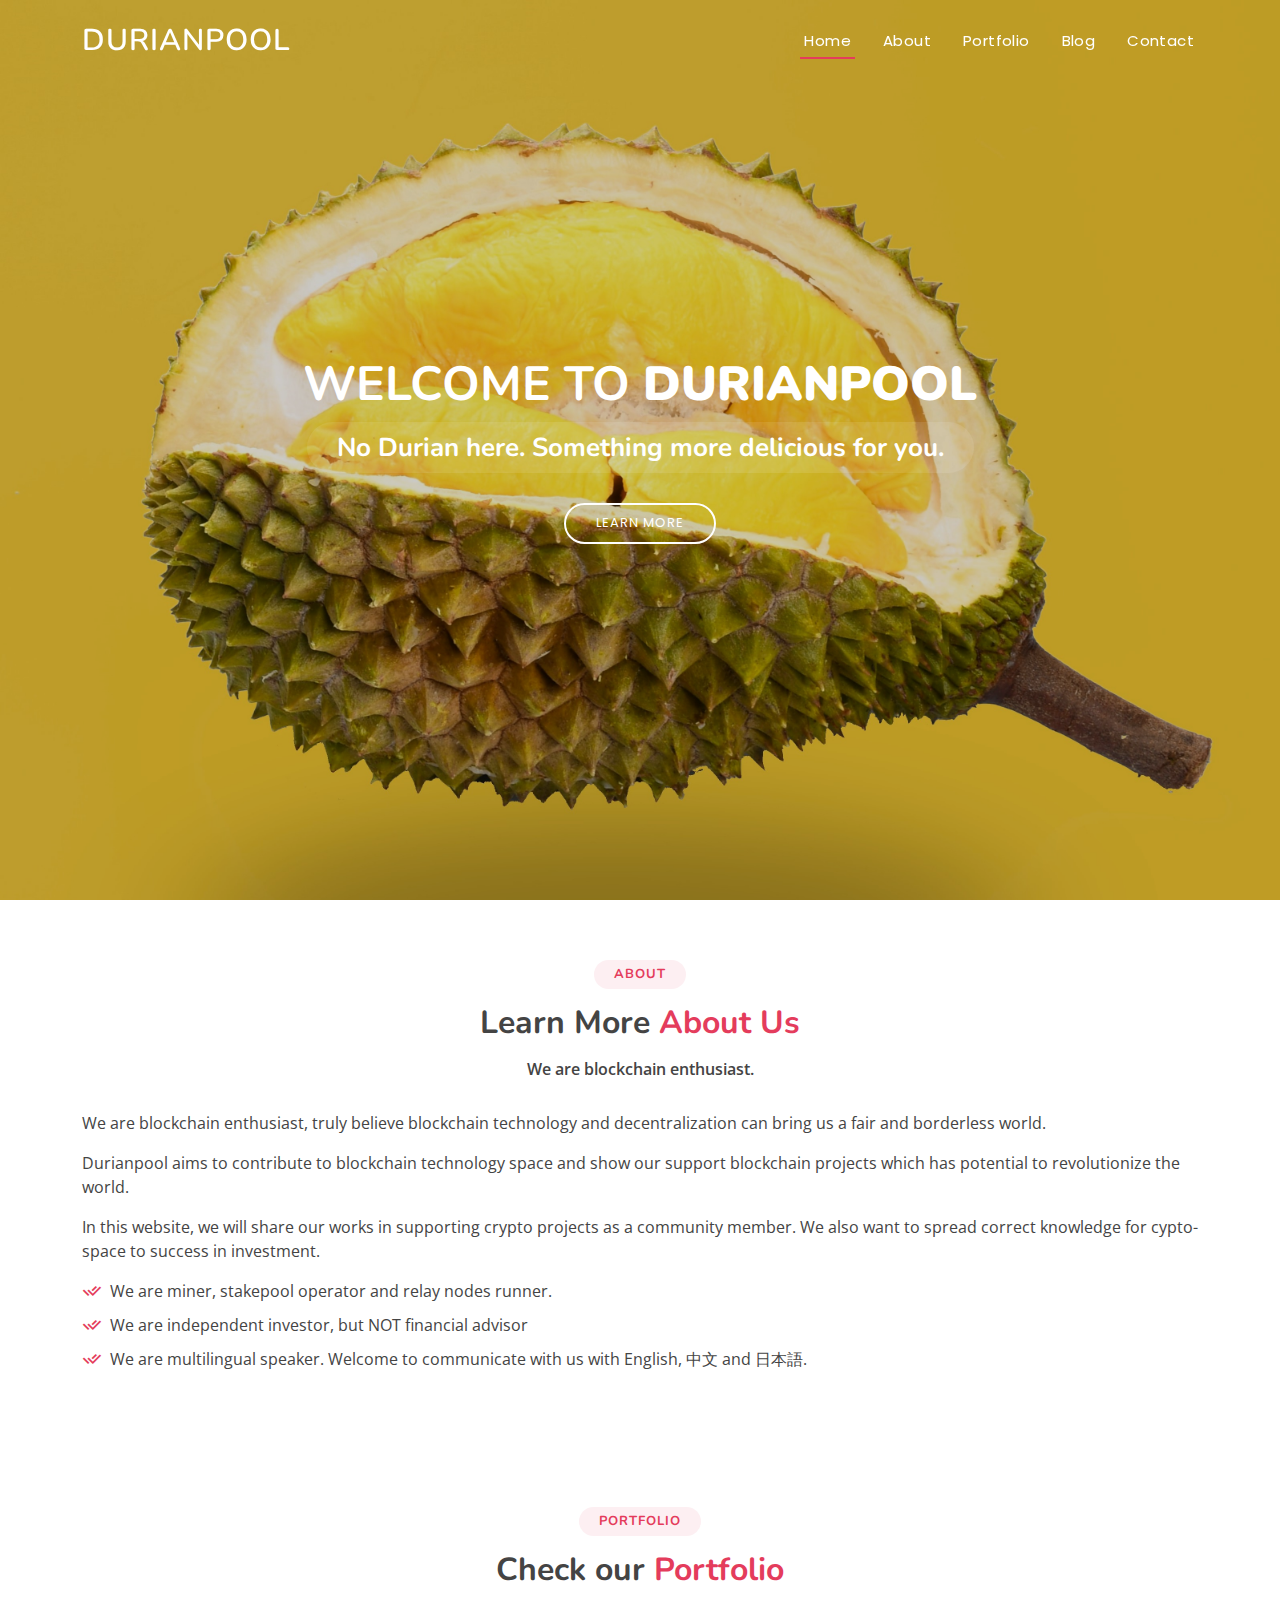
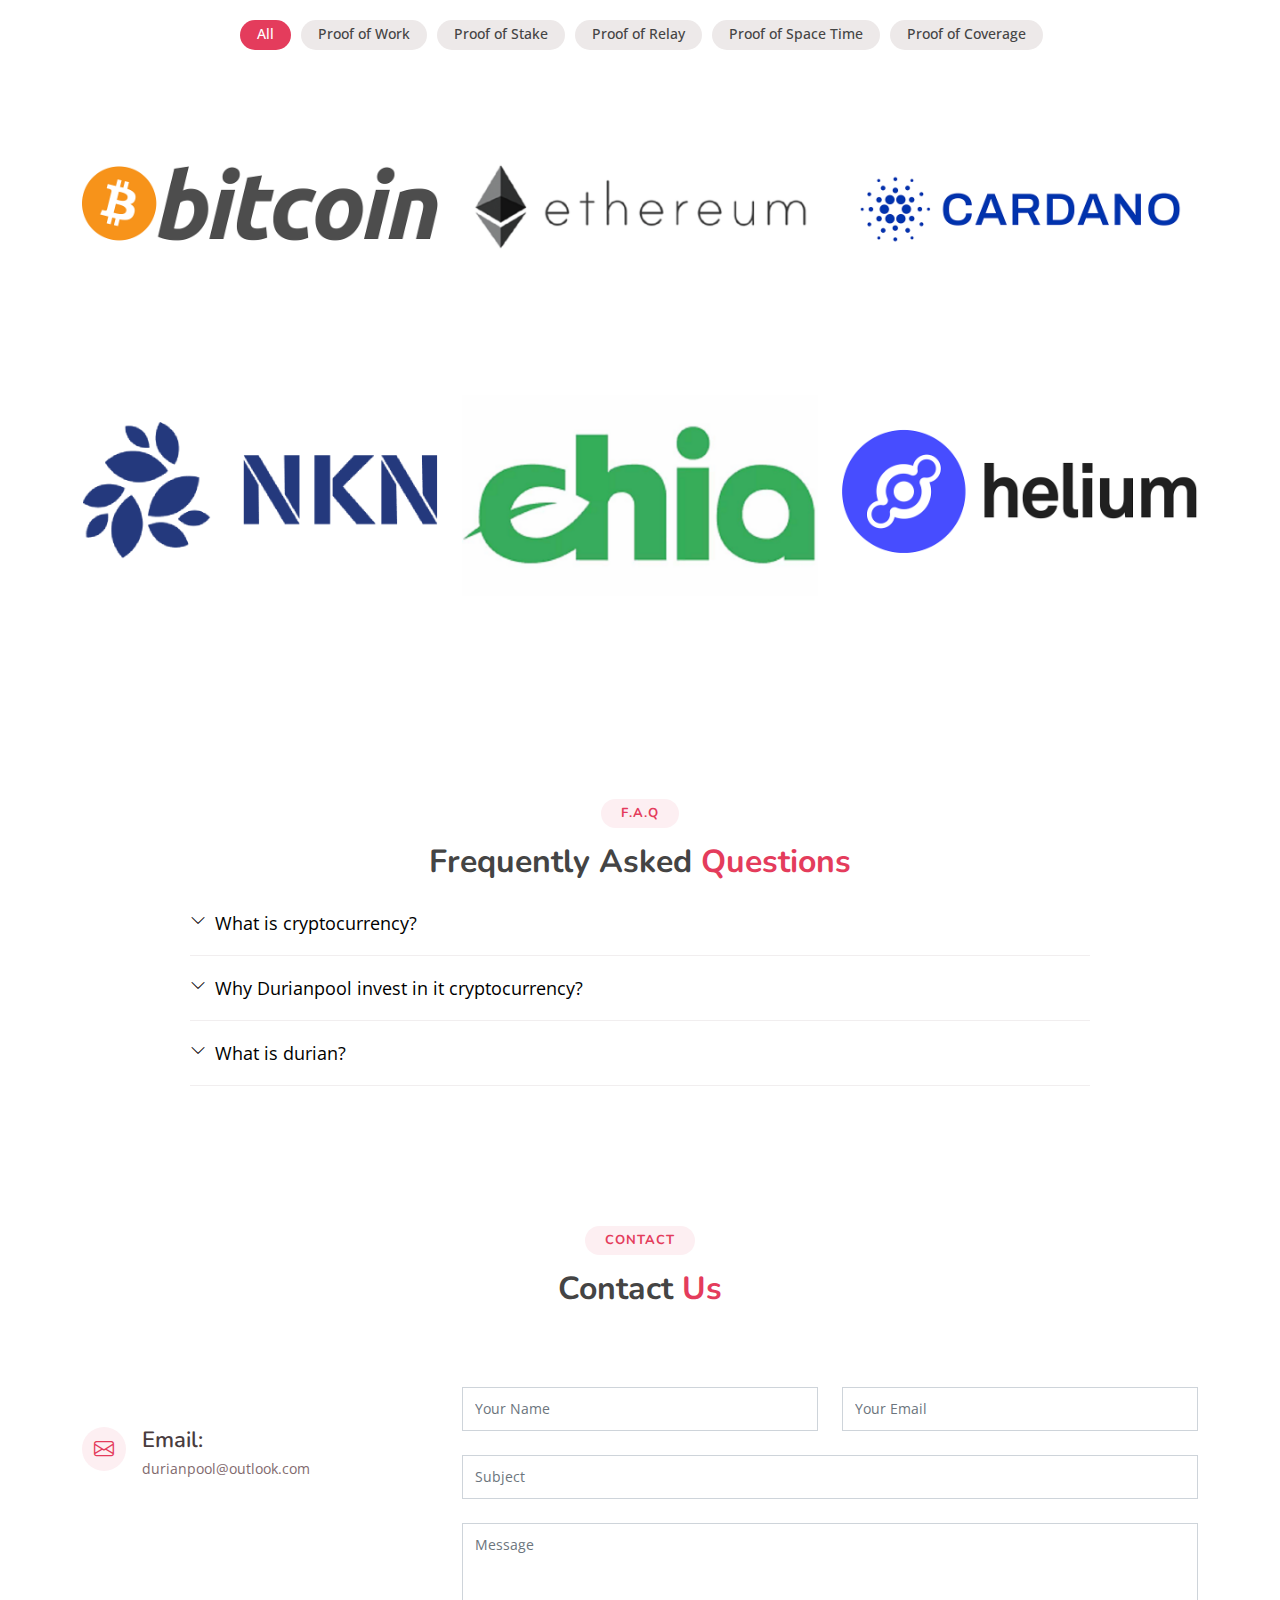
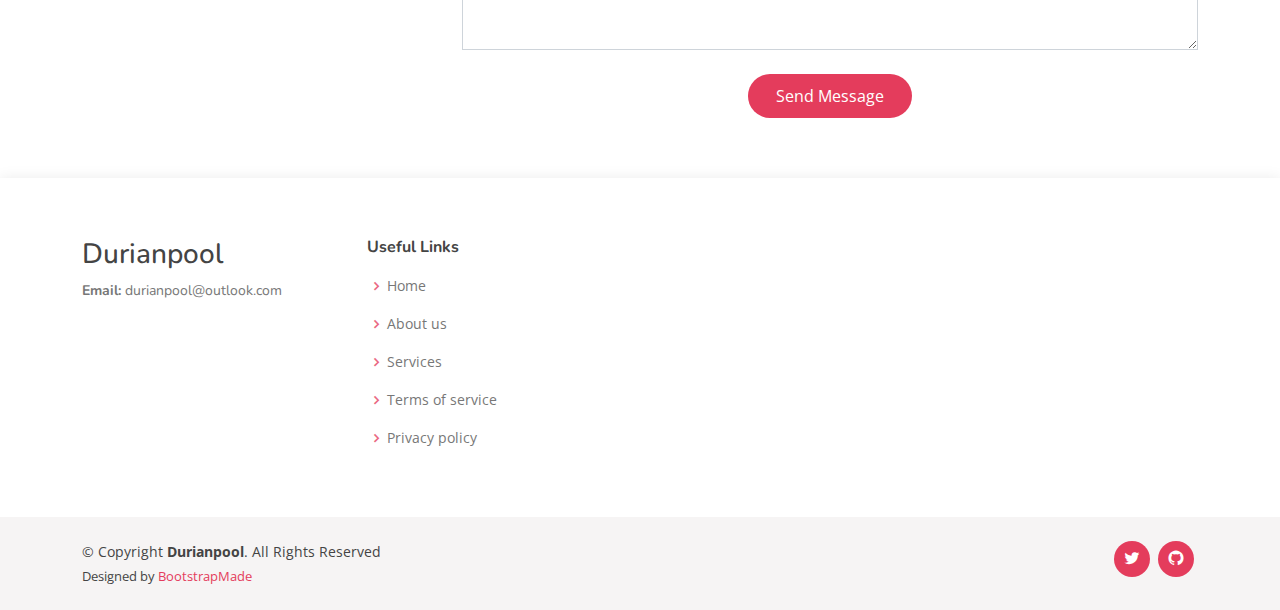
==== index.html @ 189b589f "Update favicon" ====
<!DOCTYPE html>
<html lang="en">

<head>
  <meta charset="utf-8">
  <meta content="width=device-width, initial-scale=1.0" name="viewport">

  <title>Durianpool</title>
  <meta content="" name="description">
  <meta content="" name="keywords">

  <!-- Favicons -->
		<link rel="apple-touch-icon" sizes="57x57" href="assets/img/favicon/apple-icon-57x57.png">
        <link rel="apple-touch-icon" sizes="60x60" href="assets/img/favicon/apple-icon-60x60.png">
        <link rel="apple-touch-icon" sizes="72x72" href="assets/img/favicon/apple-icon-72x72.png">
        <link rel="apple-touch-icon" sizes="76x76" href="assets/img/favicon/apple-icon-76x76.png">
        <link rel="apple-touch-icon" sizes="114x114" href="assets/img/favicon/apple-icon-114x114.png">
        <link rel="apple-touch-icon" sizes="120x120" href="assets/img/favicon/apple-icon-120x120.png">
        <link rel="apple-touch-icon" sizes="144x144" href="assets/img/favicon/apple-icon-144x144.png">
        <link rel="apple-touch-icon" sizes="152x152" href="assets/img/favicon/apple-icon-152x152.png">
        <link rel="apple-touch-icon" sizes="180x180" href="assets/img/favicon/apple-icon-180x180.png">
        <link rel="icon" type="image/png" sizes="192x192"  href="assets/img/favicon/android-icon-192x192.png">
        <link rel="icon" type="image/png" sizes="32x32" href="assets/img/favicon/favicon-32x32.png">
        <link rel="icon" type="image/png" sizes="96x96" href="assets/img/favicon/favicon-96x96.png">
        <link rel="icon" type="image/png" sizes="16x16" href="assets/img/favicon/favicon-16x16.png">

  <!-- Google Fonts -->
  <link href="https://fonts.googleapis.com/css?family=Open+Sans:300,300i,400,400i,600,600i,700,700i|Nunito:300,300i,400,400i,600,600i,700,700i|Poppins:300,300i,400,400i,500,500i,600,600i,700,700i" rel="stylesheet">

  <!-- Vendor CSS Files -->
  <link href="assets/vendor/bootstrap/css/bootstrap.min.css" rel="stylesheet">
  <link href="assets/vendor/bootstrap-icons/bootstrap-icons.css" rel="stylesheet">
  <link href="assets/vendor/boxicons/css/boxicons.min.css" rel="stylesheet">
  <link href="assets/vendor/glightbox/css/glightbox.min.css" rel="stylesheet">
  <link href="assets/vendor/remixicon/remixicon.css" rel="stylesheet">
  <link href="assets/vendor/swiper/swiper-bundle.min.css" rel="stylesheet">

  <!-- Template Main CSS File -->
  <link href="assets/css/style.css" rel="stylesheet">

  <!-- =======================================================
  * Template Name: Tempo - v4.3.0
  * Template URL: https://bootstrapmade.com/tempo-free-onepage-bootstrap-theme/
  * Author: BootstrapMade.com
  * License: https://bootstrapmade.com/license/
  ======================================================== -->
</head>

<body>

  <!-- ======= Header ======= -->
  <header id="header" class="fixed-top ">
    <div class="container d-flex align-items-center justify-content-between">

      <h1 class="logo"><a href="index.html">Durianpool</a></h1>
      <!-- Uncomment below if you prefer to use an image logo -->
      <!-- <a href="index.html" class="logo"><img src="assets/img/logo.png" alt="" class="img-fluid"></a>-->

      <nav id="navbar" class="navbar">
        <ul>
          <li><a class="nav-link scrollto active" href="#hero">Home</a></li>
          <li><a class="nav-link scrollto" href="#about">About</a></li>
          <li><a class="nav-link scrollto " href="#portfolio">Portfolio</a></li>
          <li><a href="blog.html">Blog</a></li>
          <li><a class="nav-link scrollto" href="#contact">Contact</a></li>
        </ul>
        <i class="bi bi-list mobile-nav-toggle"></i>
      </nav><!-- .navbar -->

    </div>
  </header><!-- End Header -->

  <!-- ======= Hero Section ======= -->
  <section id="hero">
    <div class="hero-container">
      <h1>Welcome to <strong>Durianpool</strong></h1>
      <h3><strong>No Durian here. Something more delicious for you.</strong></h3>
      <a href="#about" class="btn-get-started scrollto">Learn More</a>
    </div>
  </section><!-- End Hero -->

  <main id="main">

    <!-- ======= About Section ======= -->
    <section id="about" class="about">
      <div class="container">

        <div class="section-title">
          <h2>About</h2>
          <h3>Learn More <span>About Us</span></h3>
          <p>We are blockchain enthusiast.</p>
        </div>

        <div class="row content">
          <div class="col-lg-30 pt30">
            <p>
             We are blockchain enthusiast, truly believe blockchain technology and decentralization can bring us a fair and borderless world. 
            <p>Durianpool aims to contribute to blockchain technology space and show our support blockchain projects which has potential to revolutionize the world.
            </p>
            <p>In this website, we will share our works in supporting crypto projects as a community member. We also want to spread correct knowledge for cypto-space to success in investment.</p>  
              
            <ul>
              <li><i class="ri-check-double-line"></i> We are miner, stakepool operator and relay nodes runner. </li>
              <li><i class="ri-check-double-line"></i> We are independent investor, but NOT financial advisor</li>

              <li><i class="ri-check-double-line"></i> We are multilingual speaker. Welcome to communicate with us with English, 中文 and 日本語. </li>
            </ul>
          </div>
        </div>

      </div>
    </section><!-- End About Section -->
   
  
    <!-- ======= Portfolio Section ======= -->
    <section id="portfolio" class="portfolio">
      <div class="container">

        <div class="section-title">
          <h2>Portfolio</h2>
          <h3>Check our <span>Portfolio</span></h3>

        </div>

        <div class="row">
          <div class="col-lg-12 d-flex justify-content-center">
            <ul id="portfolio-flters">
              <li data-filter="*" class="filter-active">All</li>
              <li data-filter=".filter-work">Proof of Work</li>
              <li data-filter=".filter-stake">Proof of Stake</li>
              <li data-filter=".filter-relay">Proof of Relay</li>
              <li data-filter=".filter-spacetime">Proof of Space Time</li>
              <li data-filter=".filter-coverage">Proof of Coverage</li>
              </ul>
          </div>
        </div>

        <div class="row portfolio-container">
        
          <div class="col-lg-4 col-md-6 portfolio-item filter-work">
            <img src="assets/img/portfolio/bitcoin.png" class="img-fluid" alt="">
            <div class="portfolio-info">
              <h4>Bitcoin</h4>
              <p>Proof of Work</p>
              <a href="assets/img/portfolio/portfolio-1.jpg" data-gallery="portfolioGallery" class="portfolio-lightbox preview-link" title="   "><i class="bx bxl-blogger"></i></a>
              <a href="https://bitcoin.org/en/" class="details-link" title="More Details"><i class="bx bx-link-external"></i></a>
            </div>
          </div>            

          <div class="col-lg-4 col-md-6 portfolio-item filter-work">
            <img src="assets/img/portfolio/ethereum.png" class="img-fluid" alt="">
            <div class="portfolio-info">
              <h4>Ethereum</h4>
              <p>Proof of Work</p>
              <a href="assets/img/portfolio/portfolio-1.jpg" data-gallery="portfolioGallery" class="portfolio-lightbox preview-link" title="   "><i class="bx bxl-blogger"></i></a>
              <a href="https://ethereum.org/en/" class="details-link" title="More Details"><i class="bx bx-link-external"></i></a>
            </div>
          </div>

          <div class="col-lg-4 col-md-6 portfolio-item filter-stake">
            <img src="assets/img/portfolio/cardano.png" class="img-fluid" alt="">
            <div class="portfolio-info">
              <h4>Cardano</h4>
              <p>Proof of Stake</p>
              <a href="cardano/index.html" class="preview-link"><i class="bx bxl-blogger"></i></a>
              <a href="https://cardano.org/" class="details-link" title="More Details"><i class="bx bx-link-external"></i></a>
            </div>
          </div>

          <div class="col-lg-4 col-md-6 portfolio-item filter-relay">
            <img src="assets/img/portfolio/nkn.png" class="img-fluid" alt="">
            <div class="portfolio-info">
              <h4>New Kind of Network</h4>
              <p>Proof of Relay</p>
              <a href="assets/img/portfolio/portfolio-3.jpg" data-gallery="portfolioGallery" class="portfolio-lightbox preview-link" title="   "><i class="bx bxl-blogger"></i></a>
              <a href="https://nkn.org/" class="details-link" title="More Details"><i class="bx bx-link-external"></i></a>
            </div>
          </div>

          <div class="col-lg-4 col-md-6 portfolio-item filter-spacetime">
            <img src="assets/img/portfolio/chia.png" class="img-fluid" alt="">
            <div class="portfolio-info">
              <h4>Chia Network</h4>
              <p>Proof of Space Time</p>
              <a href="assets/img/portfolio/portfolio-4.jpg" data-gallery="portfolioGallery" class="portfolio-lightbox preview-link" title="   "><i class="bx bxl-blogger"></i></a>
              <a href="https://www.chia.net/" class="details-link" title="More Details"><i class="bx bx-link-external"></i></a>
            </div>
          </div>

          <div class="col-lg-4 col-md-6 portfolio-item filter-coverage">
            <img src="assets/img/portfolio/helium.png" class="img-fluid" alt="">
            <div class="portfolio-info">
              <h4>Helium (Coming soon)</h4>
              <p>Proof of Coverage</p>
              <a href="assets/img/portfolio/portfolio-4.jpg" data-gallery="portfolioGallery" class="portfolio-lightbox preview-link" title="   "><i class="bx bxl-blogger"></i></a>
              <a href="https://www.helium.com/" class="details-link" title="More Details"><i class="bx bx-link-external"></i></a>
            </div>
          </div>
            
        </div>

      </div>
    </section><!-- End Portfolio Section -->


      
      
      
      
    <!-- ======= F.A.Q Section ======= -->
    <section id="faq" class="faq">
      <div class="container">

        <div class="section-title">
          <h2>F.A.Q</h2>
          <h3>Frequently Asked <span>Questions</span></h3>
        </div>

        <ul class="faq-list">

          <li>
            <div data-bs-toggle="collapse" class="collapsed question" href="#faq1">What is cryptocurrency? <i class="bi bi-chevron-down icon-show"></i><i class="bi bi-chevron-up icon-close"></i></div>
            <div id="faq1" class="collapse" data-bs-parent=".faq-list">
              <p>
                Answer
              </p>
            </div>
          </li>

          <li>
            <div data-bs-toggle="collapse" href="#faq2" class="collapsed question">Why Durianpool invest in it cryptocurrency? <i class="bi bi-chevron-down icon-show"></i><i class="bi bi-chevron-up icon-close"></i></div>
            <div id="faq2" class="collapse" data-bs-parent=".faq-list">
              <p>
                Answer
              </p>
            </div>
          </li>

          <li>
            <div data-bs-toggle="collapse" href="#faq3" class="collapsed question">What is durian?<i class="bi bi-chevron-down icon-show"></i><i class="bi bi-chevron-up icon-close"></i></div>
            <div id="faq3" class="collapse" data-bs-parent=".faq-list">
              <p>
              </p>
            </div>
          </li>


        </ul>

      </div>
    </section><!-- End F.A.Q Section -->

   
    <!-- ======= Contact Section ======= -->
    <section id="contact" class="contact">
      <div class="container">

        <div class="section-title">
          <h2>Contact</h2>
          <h3>Contact <span>Us</span></h3>
                 </div>
        <div class="row mt-5">

          <div class="col-lg-4">
            <div class="info">
              <div class="email">
                <i class="bi bi-envelope"></i>
                <h4>Email:</h4>
                <p>durianpool@outlook.com</p>
              </div>

              <div class="phone">

              </div>

            </div>

          </div>

          <div class="col-lg-8 mt-5 mt-lg-0">

            <form action="forms/contact.php" method="post" role="form" class="php-email-form">
              <div class="row">
                <div class="col-md-6 form-group">
                  <input type="text" name="name" class="form-control" id="name" placeholder="Your Name" required>
                </div>
                <div class="col-md-6 form-group mt-3 mt-md-0">
                  <input type="email" class="form-control" name="email" id="email" placeholder="Your Email" required>
                </div>
              </div>
              <div class="form-group mt-3">
                <input type="text" class="form-control" name="subject" id="subject" placeholder="Subject" required>
              </div>
              <div class="form-group mt-3">
                <textarea class="form-control" name="message" rows="5" placeholder="Message" required></textarea>
              </div>
              <div class="my-3">
                <div class="loading">Loading</div>
                <div class="error-message"></div>
                <div class="sent-message">Your message has been sent. Thank you!</div>
              </div>
              <div class="text-center"><button type="submit">Send Message</button></div>
            </form>

          </div>

        </div>

      </div>
    </section><!-- End Contact Section -->

  </main><!-- End #main -->

  <!-- ======= Footer ======= -->
  <footer id="footer">

    <div class="footer-top">
      <div class="container">
        <div class="row">

          <div class="col-lg-3 col-md-6 footer-contact">
            <h3>Durianpool</h3>
            <p>
              <strong>Email:</strong> durianpool@outlook.com<br>
            </p>
          </div>

          <div class="col-lg-2 col-md-6 footer-links">
            <h4>Useful Links</h4>
            <ul>
              <li><i class="bx bx-chevron-right"></i> <a href="#">Home</a></li>
              <li><i class="bx bx-chevron-right"></i> <a href="#">About us</a></li>
              <li><i class="bx bx-chevron-right"></i> <a href="#">Services</a></li>
              <li><i class="bx bx-chevron-right"></i> <a href="#">Terms of service</a></li>
              <li><i class="bx bx-chevron-right"></i> <a href="#">Privacy policy</a></li>
            </ul>
          </div>
        </div>
      </div>
    </div>

    <div class="container d-md-flex py-4">

      <div class="me-md-auto text-center text-md-start">
        <div class="copyright">
          &copy; Copyright <strong><span>Durianpool</span></strong>. All Rights Reserved
        </div>
        <div class="credits">
          <!-- All the links in the footer should remain intact. -->
          <!-- You can delete the links only if you purchased the pro version. -->
          <!-- Licensing information: https://bootstrapmade.com/license/ -->
          <!-- Purchase the pro version with working PHP/AJAX contact form: https://bootstrapmade.com/tempo-free-onepage-bootstrap-theme/ -->
          Designed by <a href="https://bootstrapmade.com/">BootstrapMade</a>
        </div>
      </div>
      <div class="social-links text-center text-md-right pt-3 pt-md-0">
        <a href="https://twitter.com/durianpool" class="twitter"><i class="bx bxl-twitter"></i></a>
        <a href="https://github.com/durianpool" class="github"><i class="bx bxl-github"></i></a>
      </div>
    </div>
  </footer><!-- End Footer -->

  <a href="#" class="back-to-top d-flex align-items-center justify-content-center"><i class="bi bi-arrow-up-short"></i></a>

  <!-- Vendor JS Files -->
  <script src="assets/vendor/bootstrap/js/bootstrap.bundle.min.js"></script>
  <script src="assets/vendor/glightbox/js/glightbox.min.js"></script>
  <script src="assets/vendor/isotope-layout/isotope.pkgd.min.js"></script>
  <script src="assets/vendor/php-email-form/validate.js"></script>
  <script src="assets/vendor/swiper/swiper-bundle.min.js"></script>

  <!-- Template Main JS File -->
  <script src="assets/js/main.js"></script>

</body>

</html>
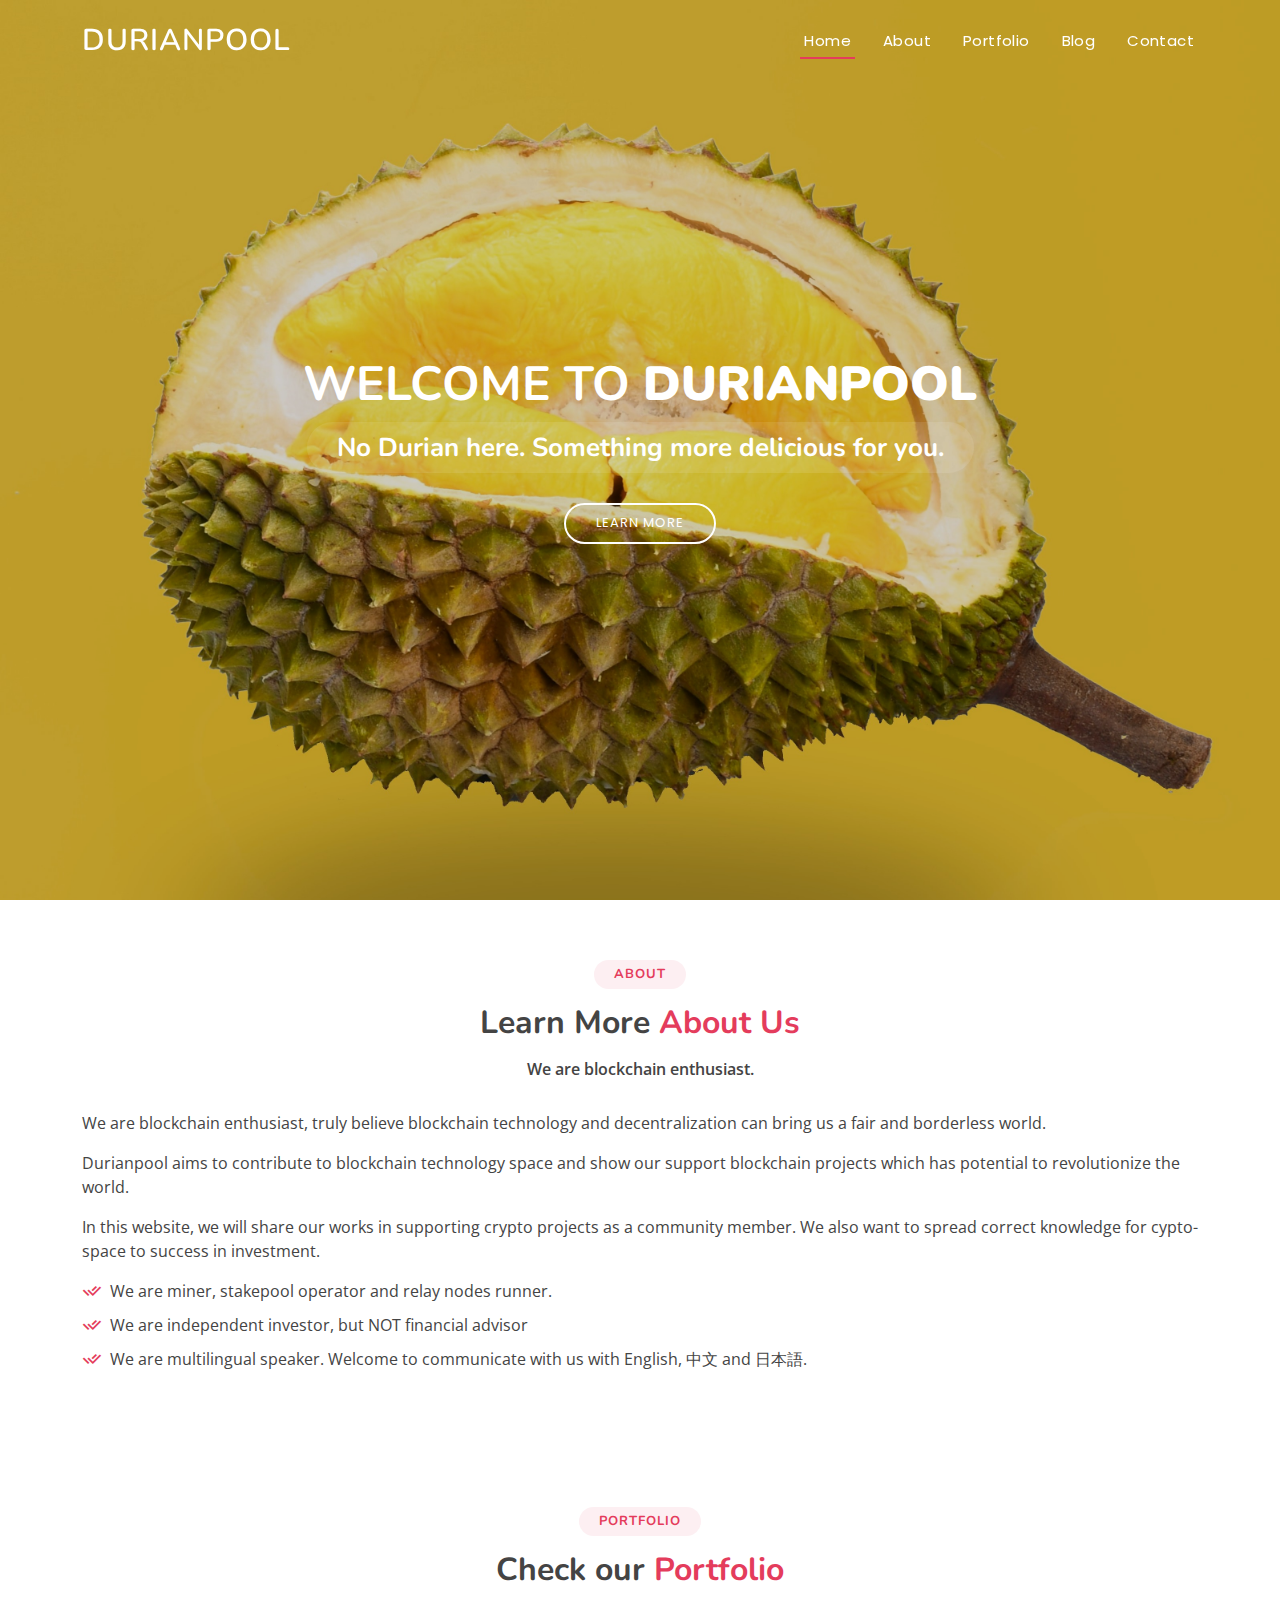
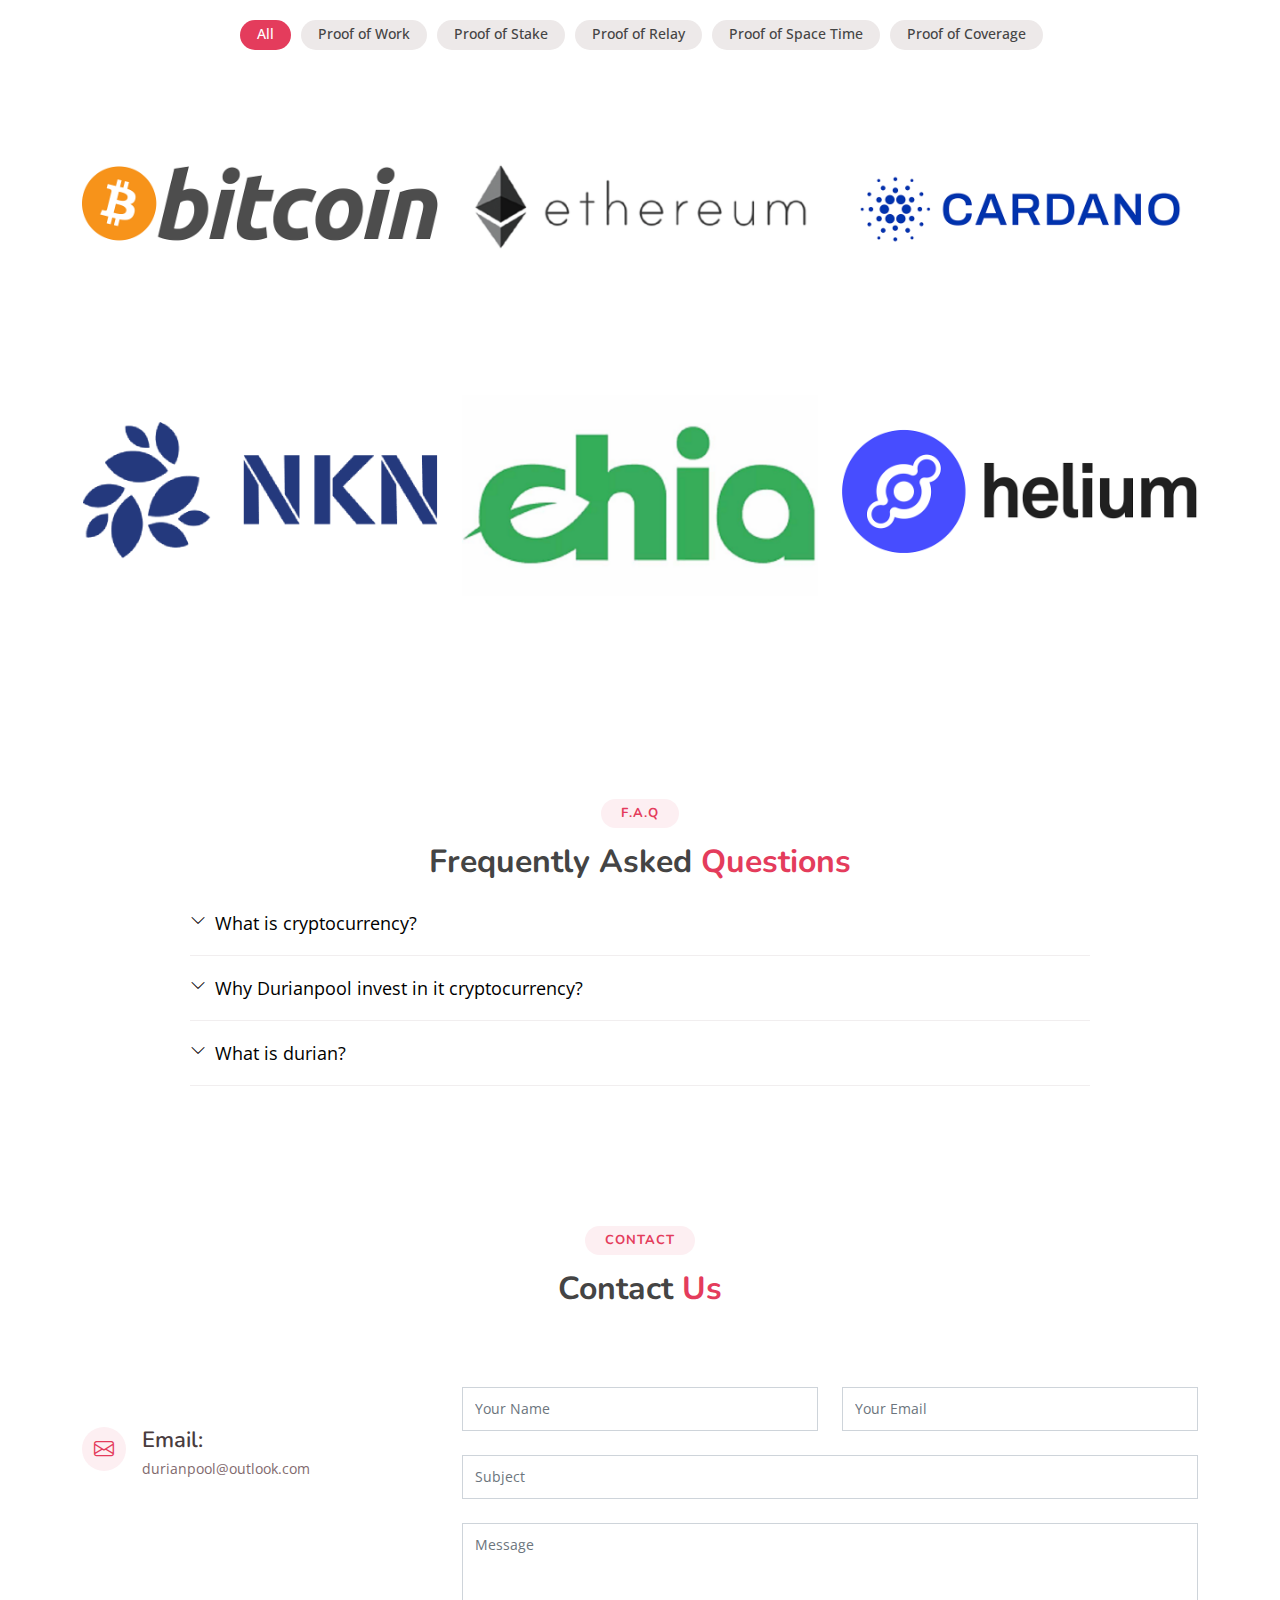
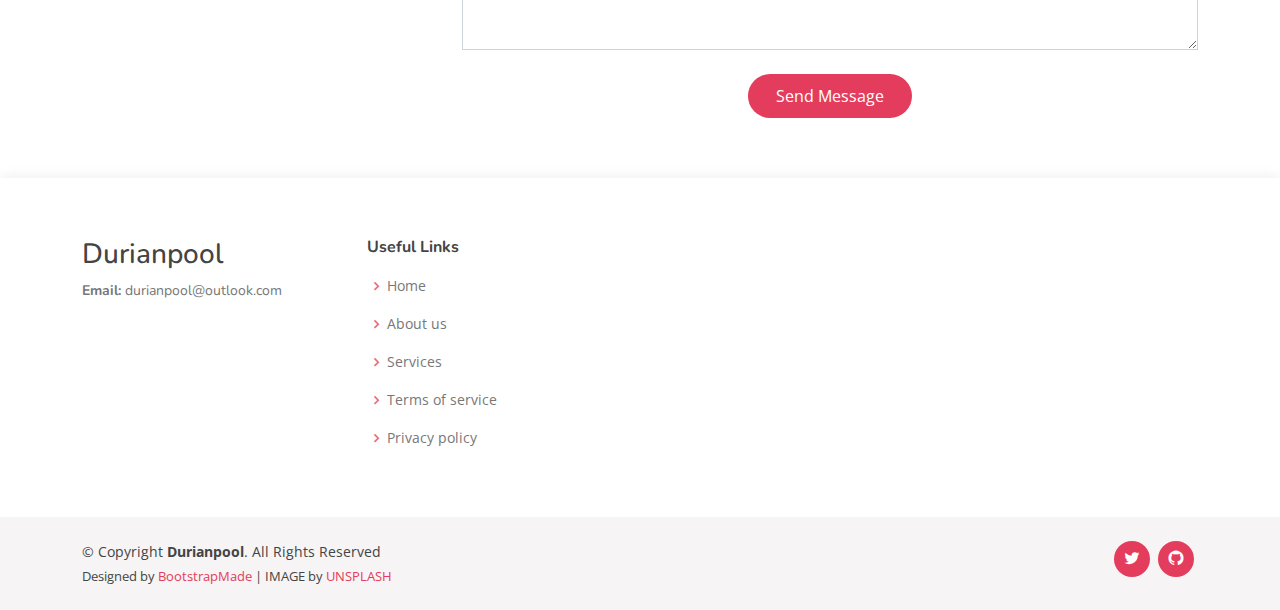
==== commit e52e7cc9: "Update index.html" ====
--- a/index.html
+++ b/index.html
@@ -162,7 +162,7 @@
             <div class="portfolio-info">
               <h4>Cardano</h4>
               <p>Proof of Stake</p>
-              <a href="cardano/index.html" class="preview-link"><i class="bx bxl-blogger"></i></a>
+              <a href="cardano/index.html" class="preview-link"><i class="bx bxs-coin-stack"></i></a>
               <a href="https://cardano.org/" class="details-link" title="More Details"><i class="bx bx-link-external"></i></a>
             </div>
           </div>
@@ -351,6 +351,7 @@
           <!-- Licensing information: https://bootstrapmade.com/license/ -->
           <!-- Purchase the pro version with working PHP/AJAX contact form: https://bootstrapmade.com/tempo-free-onepage-bootstrap-theme/ -->
           Designed by <a href="https://bootstrapmade.com/">BootstrapMade</a>
+          | IMAGE by <a href="https://unsplash.com/">UNSPLASH</a>
         </div>
       </div>
       <div class="social-links text-center text-md-right pt-3 pt-md-0">
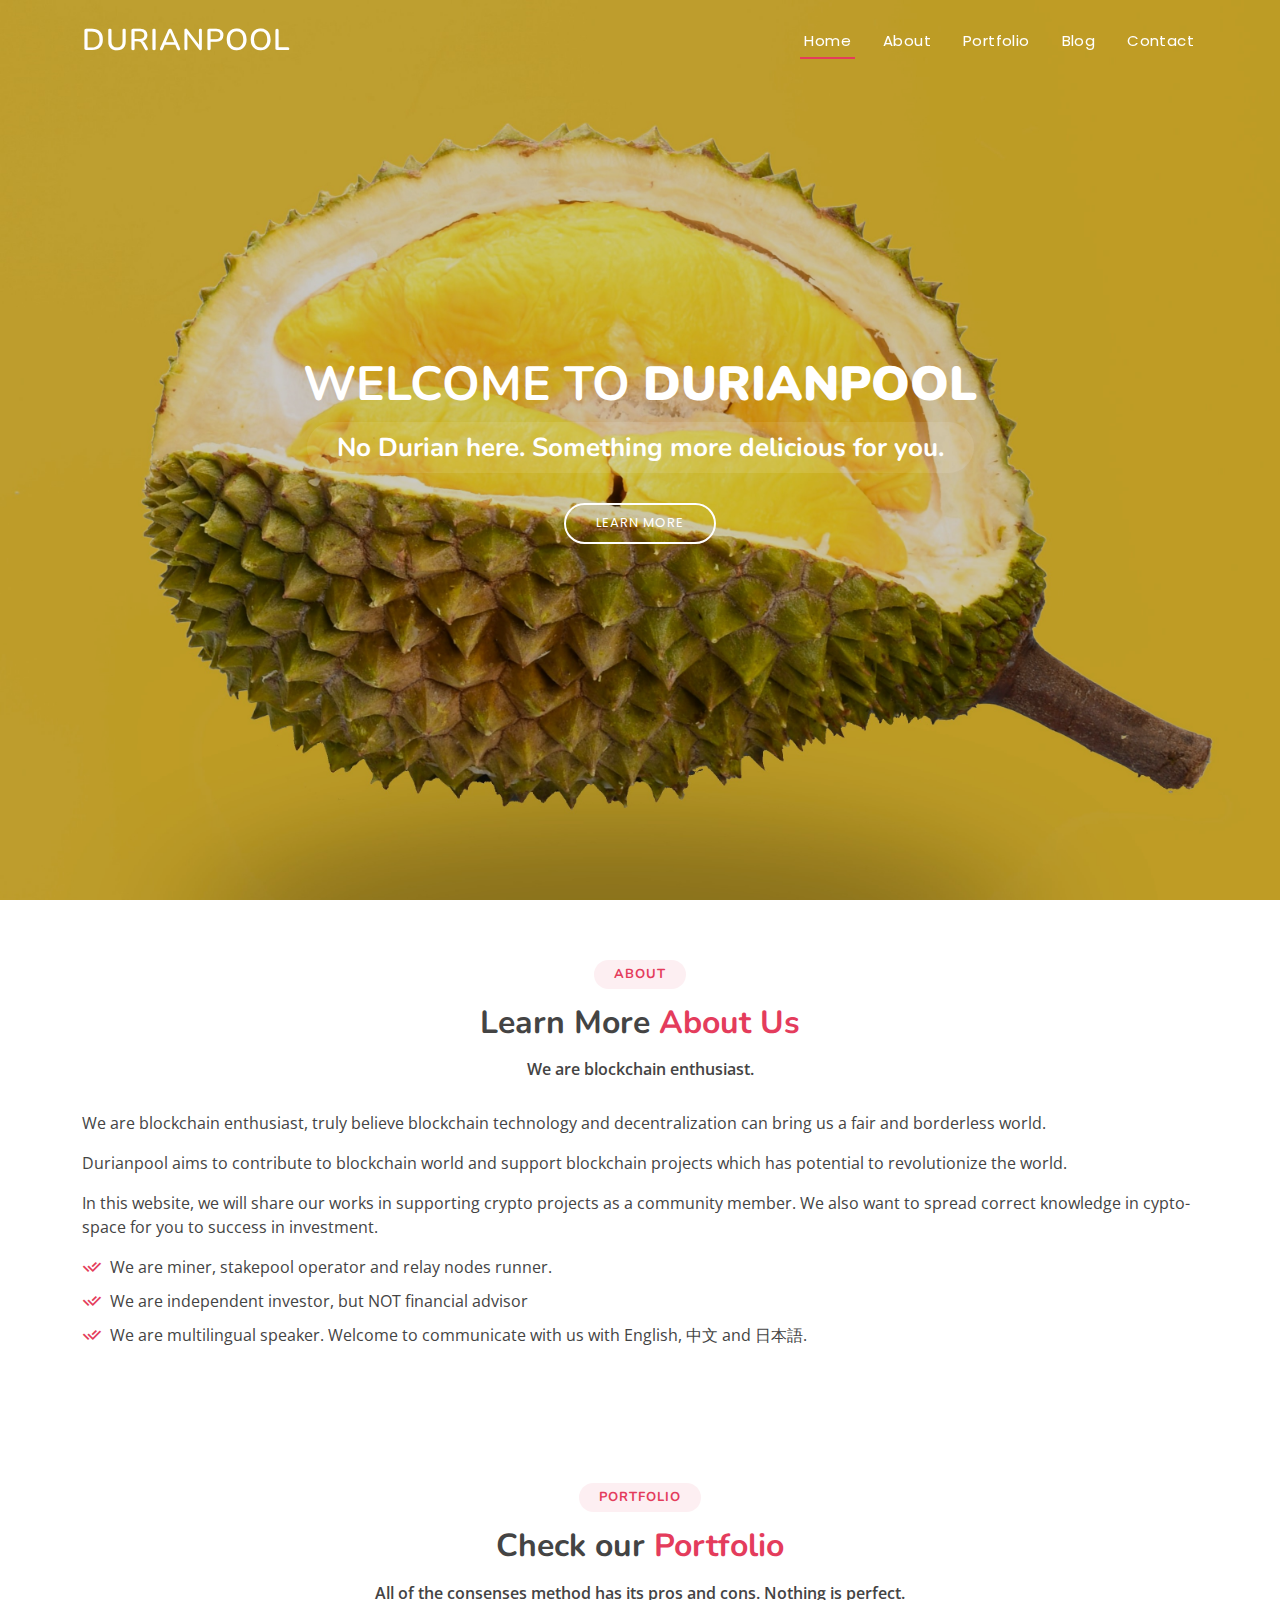
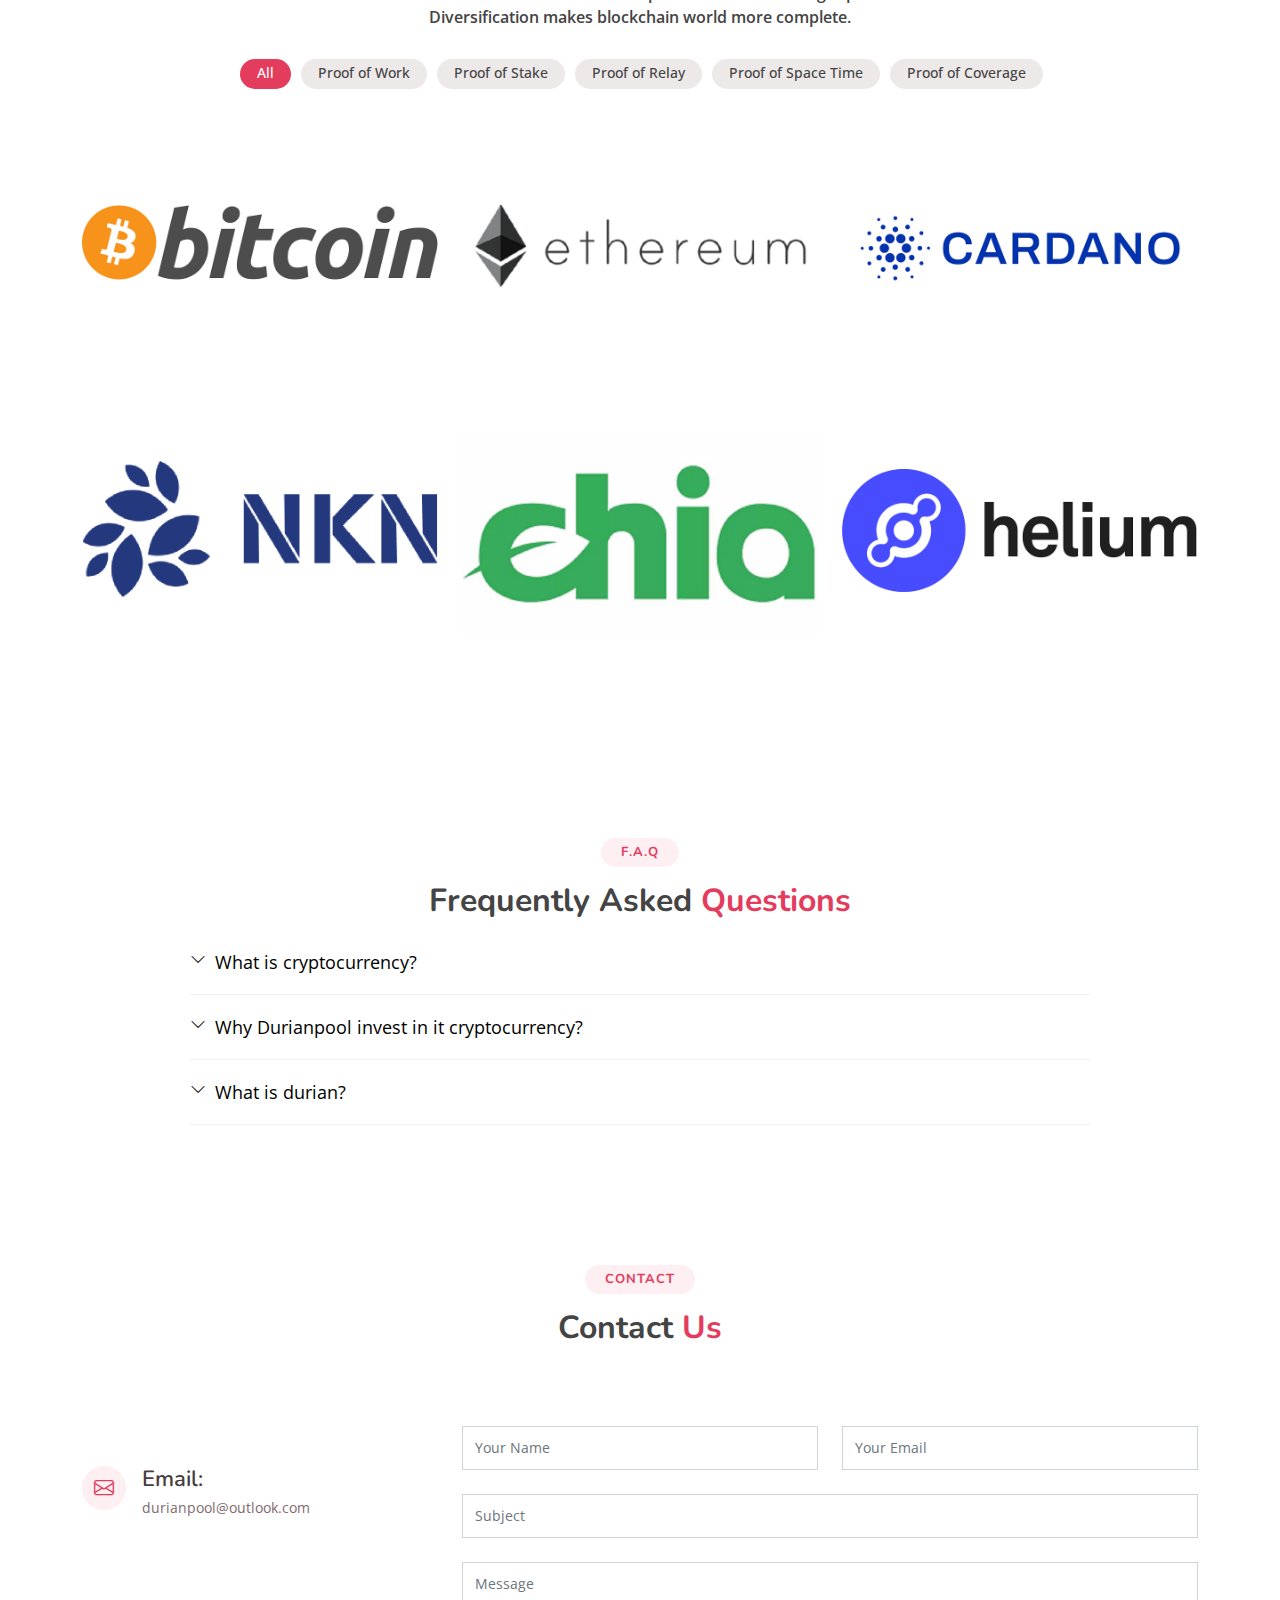
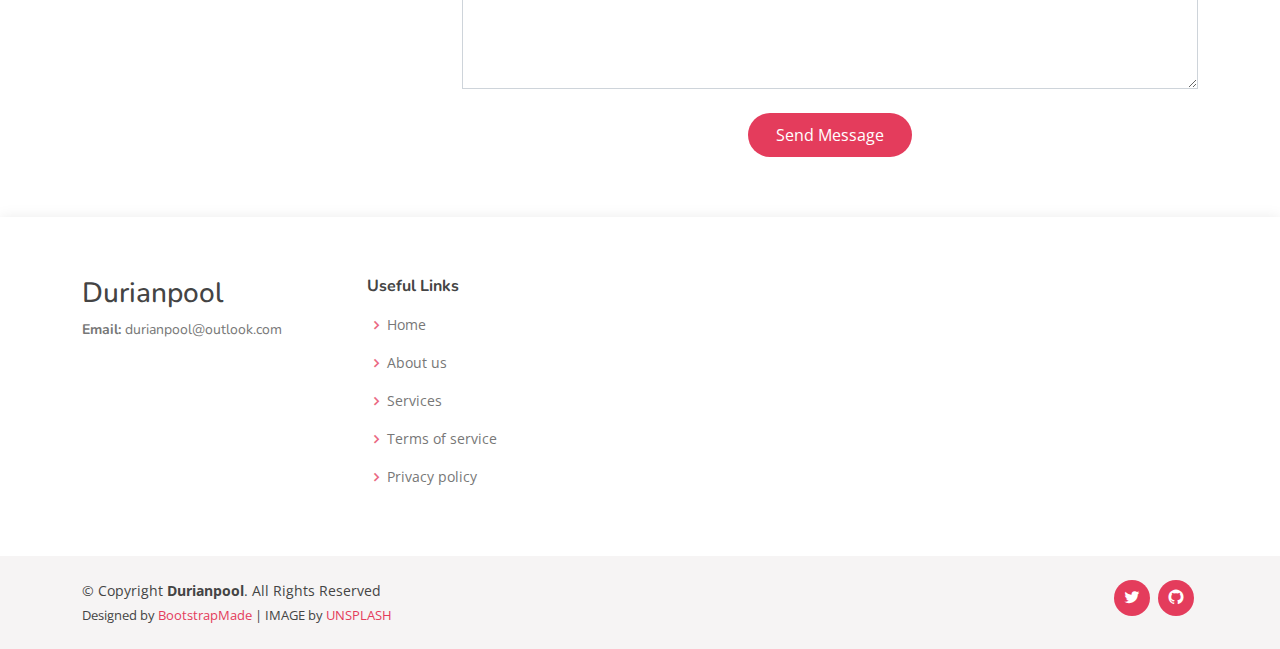
==== commit 8d522f54: "Update index.html" ====
--- a/index.html
+++ b/index.html
@@ -95,9 +95,9 @@
           <div class="col-lg-30 pt30">
             <p>
              We are blockchain enthusiast, truly believe blockchain technology and decentralization can bring us a fair and borderless world. 
-            <p>Durianpool aims to contribute to blockchain technology space and show our support blockchain projects which has potential to revolutionize the world.
+            <p>Durianpool aims to contribute to blockchain world and support blockchain projects which has potential to revolutionize the world.
             </p>
-            <p>In this website, we will share our works in supporting crypto projects as a community member. We also want to spread correct knowledge for cypto-space to success in investment.</p>  
+            <p>In this website, we will share our works in supporting crypto projects as a community member. We also want to spread correct knowledge in cypto-space for you to success in investment.</p>  
               
             <ul>
               <li><i class="ri-check-double-line"></i> We are miner, stakepool operator and relay nodes runner. </li>
@@ -119,6 +119,8 @@
         <div class="section-title">
           <h2>Portfolio</h2>
           <h3>Check our <span>Portfolio</span></h3>
+          <p>All of the consenses method has its pros and cons. Nothing is perfect.<br>
+              Diversification makes blockchain world more complete.</p>
 
         </div>
 
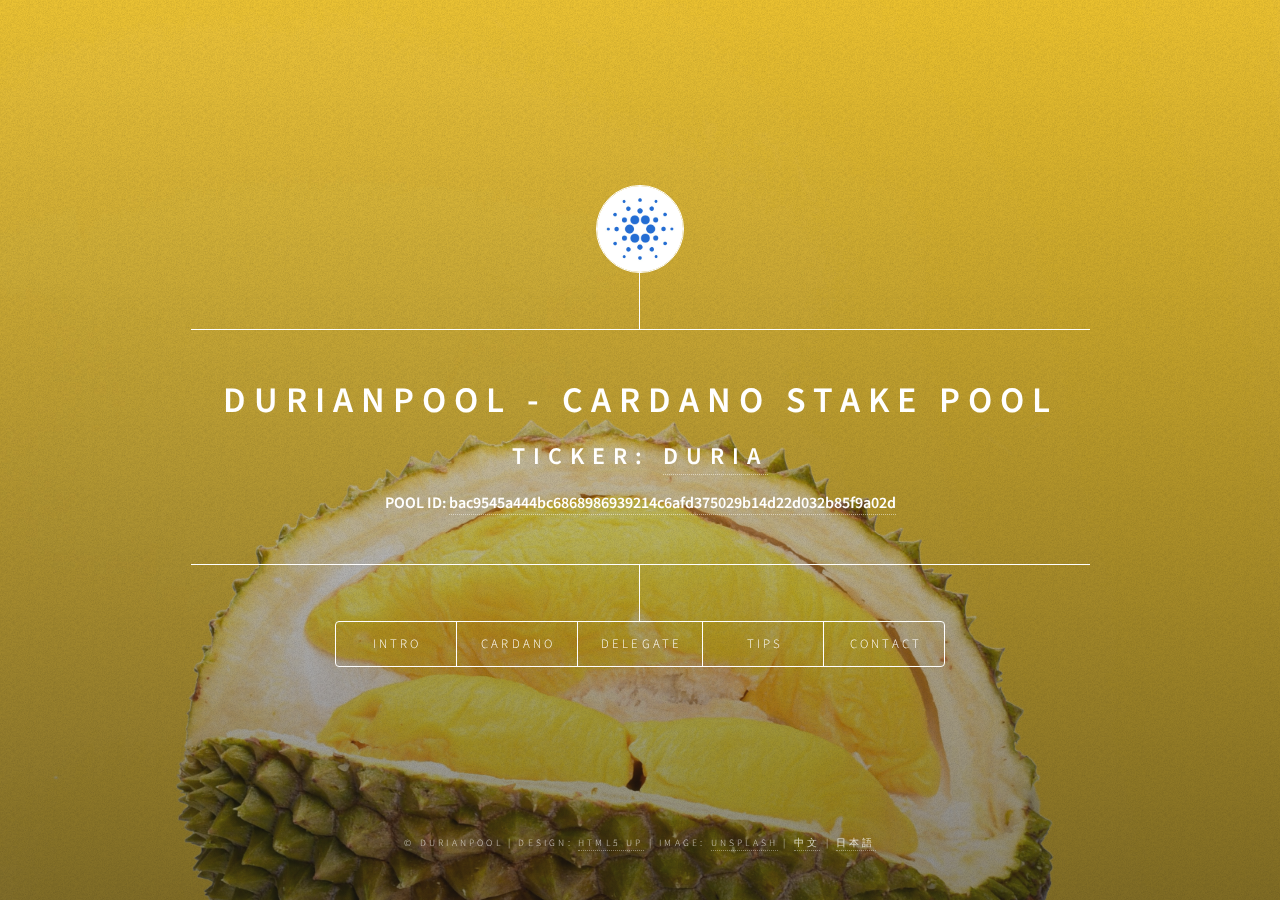
==== commit 922aa9f4: "rebuild" ====
--- a/index.html
+++ b/index.html
@@ -1,380 +1,443 @@
-<!DOCTYPE html>
-<html lang="en">
-
-<head>
-  <meta charset="utf-8">
-  <meta content="width=device-width, initial-scale=1.0" name="viewport">
-
-  <title>Durianpool</title>
-  <meta content="" name="description">
-  <meta content="" name="keywords">
-
-  <!-- Favicons -->
-		<link rel="apple-touch-icon" sizes="57x57" href="assets/img/favicon/apple-icon-57x57.png">
-        <link rel="apple-touch-icon" sizes="60x60" href="assets/img/favicon/apple-icon-60x60.png">
-        <link rel="apple-touch-icon" sizes="72x72" href="assets/img/favicon/apple-icon-72x72.png">
-        <link rel="apple-touch-icon" sizes="76x76" href="assets/img/favicon/apple-icon-76x76.png">
-        <link rel="apple-touch-icon" sizes="114x114" href="assets/img/favicon/apple-icon-114x114.png">
-        <link rel="apple-touch-icon" sizes="120x120" href="assets/img/favicon/apple-icon-120x120.png">
-        <link rel="apple-touch-icon" sizes="144x144" href="assets/img/favicon/apple-icon-144x144.png">
-        <link rel="apple-touch-icon" sizes="152x152" href="assets/img/favicon/apple-icon-152x152.png">
-        <link rel="apple-touch-icon" sizes="180x180" href="assets/img/favicon/apple-icon-180x180.png">
-        <link rel="icon" type="image/png" sizes="192x192"  href="assets/img/favicon/android-icon-192x192.png">
-        <link rel="icon" type="image/png" sizes="32x32" href="assets/img/favicon/favicon-32x32.png">
-        <link rel="icon" type="image/png" sizes="96x96" href="assets/img/favicon/favicon-96x96.png">
-        <link rel="icon" type="image/png" sizes="16x16" href="assets/img/favicon/favicon-16x16.png">
-
-  <!-- Google Fonts -->
-  <link href="https://fonts.googleapis.com/css?family=Open+Sans:300,300i,400,400i,600,600i,700,700i|Nunito:300,300i,400,400i,600,600i,700,700i|Poppins:300,300i,400,400i,500,500i,600,600i,700,700i" rel="stylesheet">
-
-  <!-- Vendor CSS Files -->
-  <link href="assets/vendor/bootstrap/css/bootstrap.min.css" rel="stylesheet">
-  <link href="assets/vendor/bootstrap-icons/bootstrap-icons.css" rel="stylesheet">
-  <link href="assets/vendor/boxicons/css/boxicons.min.css" rel="stylesheet">
-  <link href="assets/vendor/glightbox/css/glightbox.min.css" rel="stylesheet">
-  <link href="assets/vendor/remixicon/remixicon.css" rel="stylesheet">
-  <link href="assets/vendor/swiper/swiper-bundle.min.css" rel="stylesheet">
-
-  <!-- Template Main CSS File -->
-  <link href="assets/css/style.css" rel="stylesheet">
-
-  <!-- =======================================================
-  * Template Name: Tempo - v4.3.0
-  * Template URL: https://bootstrapmade.com/tempo-free-onepage-bootstrap-theme/
-  * Author: BootstrapMade.com
-  * License: https://bootstrapmade.com/license/
-  ======================================================== -->
-</head>
-
-<body>
-
-  <!-- ======= Header ======= -->
-  <header id="header" class="fixed-top ">
-    <div class="container d-flex align-items-center justify-content-between">
-
-      <h1 class="logo"><a href="index.html">Durianpool</a></h1>
-      <!-- Uncomment below if you prefer to use an image logo -->
-      <!-- <a href="index.html" class="logo"><img src="assets/img/logo.png" alt="" class="img-fluid"></a>-->
-
-      <nav id="navbar" class="navbar">
-        <ul>
-          <li><a class="nav-link scrollto active" href="#hero">Home</a></li>
-          <li><a class="nav-link scrollto" href="#about">About</a></li>
-          <li><a class="nav-link scrollto " href="#portfolio">Portfolio</a></li>
-          <li><a href="blog.html">Blog</a></li>
-          <li><a class="nav-link scrollto" href="#contact">Contact</a></li>
-        </ul>
-        <i class="bi bi-list mobile-nav-toggle"></i>
-      </nav><!-- .navbar -->
-
-    </div>
-  </header><!-- End Header -->
-
-  <!-- ======= Hero Section ======= -->
-  <section id="hero">
-    <div class="hero-container">
-      <h1>Welcome to <strong>Durianpool</strong></h1>
-      <h3><strong>No Durian here. Something more delicious for you.</strong></h3>
-      <a href="#about" class="btn-get-started scrollto">Learn More</a>
-    </div>
-  </section><!-- End Hero -->
-
-  <main id="main">
-
-    <!-- ======= About Section ======= -->
-    <section id="about" class="about">
-      <div class="container">
-
-        <div class="section-title">
-          <h2>About</h2>
-          <h3>Learn More <span>About Us</span></h3>
-          <p>We are blockchain enthusiast.</p>
-        </div>
-
-        <div class="row content">
-          <div class="col-lg-30 pt30">
-            <p>
-             We are blockchain enthusiast, truly believe blockchain technology and decentralization can bring us a fair and borderless world. 
-            <p>Durianpool aims to contribute to blockchain world and support blockchain projects which has potential to revolutionize the world.
-            </p>
-            <p>In this website, we will share our works in supporting crypto projects as a community member. We also want to spread correct knowledge in cypto-space for you to success in investment.</p>  
-              
-            <ul>
-              <li><i class="ri-check-double-line"></i> We are miner, stakepool operator and relay nodes runner. </li>
-              <li><i class="ri-check-double-line"></i> We are independent investor, but NOT financial advisor</li>
-
-              <li><i class="ri-check-double-line"></i> We are multilingual speaker. Welcome to communicate with us with English, 中文 and 日本語. </li>
-            </ul>
-          </div>
-        </div>
-
-      </div>
-    </section><!-- End About Section -->
-   
-  
-    <!-- ======= Portfolio Section ======= -->
-    <section id="portfolio" class="portfolio">
-      <div class="container">
-
-        <div class="section-title">
-          <h2>Portfolio</h2>
-          <h3>Check our <span>Portfolio</span></h3>
-          <p>All of the consenses method has its pros and cons. Nothing is perfect.<br>
-              Diversification makes blockchain world more complete.</p>
-
-        </div>
-
-        <div class="row">
-          <div class="col-lg-12 d-flex justify-content-center">
-            <ul id="portfolio-flters">
-              <li data-filter="*" class="filter-active">All</li>
-              <li data-filter=".filter-work">Proof of Work</li>
-              <li data-filter=".filter-stake">Proof of Stake</li>
-              <li data-filter=".filter-relay">Proof of Relay</li>
-              <li data-filter=".filter-spacetime">Proof of Space Time</li>
-              <li data-filter=".filter-coverage">Proof of Coverage</li>
-              </ul>
-          </div>
-        </div>
-
-        <div class="row portfolio-container">
+<!DOCTYPE HTML>
+<!--
+	Dimension by HTML5 UP
+	html5up.net | @ajlkn
+	Free for personal and commercial use under the CCA 3.0 license (html5up.net/license)
+-->
+<html>
+	<head>
+		<title>Durianpool Cardano</title>
+		<meta charset="utf-8" />
+		<meta name="viewport" content="width=device-width, initial-scale=1, user-scalable=no" />
+		<link rel="stylesheet" href="assets/css/main.css" />
+		<link rel="apple-touch-icon" sizes="57x57" href="images/favicon/apple-icon-57x57.png">
+        <link rel="apple-touch-icon" sizes="60x60" href="images/favicon/apple-icon-60x60.png">
+        <link rel="apple-touch-icon" sizes="72x72" href="images/favicon/apple-icon-72x72.png">
+        <link rel="apple-touch-icon" sizes="76x76" href="images/favicon/apple-icon-76x76.png">
+        <link rel="apple-touch-icon" sizes="114x114" href="images/favicon/apple-icon-114x114.png">
+        <link rel="apple-touch-icon" sizes="120x120" href="images/favicon/apple-icon-120x120.png">
+        <link rel="apple-touch-icon" sizes="144x144" href="images/favicon/apple-icon-144x144.png">
+        <link rel="apple-touch-icon" sizes="152x152" href="images/favicon/apple-icon-152x152.png">
+        <link rel="apple-touch-icon" sizes="180x180" href="images/favicon/apple-icon-180x180.png">
+        <link rel="icon" type="image/png" sizes="192x192"  href="images/favicon/android-icon-192x192.png">
+        <link rel="icon" type="image/png" sizes="32x32" href="images/favicon/favicon-32x32.png">
+        <link rel="icon" type="image/png" sizes="96x96" href="images/favicon/favicon-96x96.png">
+        <link rel="icon" type="image/png" sizes="16x16" href="images/favicon/favicon-16x16.png">
+        <link rel="manifest" href="/manifest.json">
+        <meta name="msapplication-TileColor" content="#ffffff">
+        <meta name="msapplication-TileImage" content="/ms-icon-144x144.png">
+        <meta name="theme-color" content="#ffffff">
+		<noscript><link rel="stylesheet" href="assets/css/noscript.css" /></noscript>
+	</head>
+    
+	
+    <body class="is-preload">
         
-          <div class="col-lg-4 col-md-6 portfolio-item filter-work">
-            <img src="assets/img/portfolio/bitcoin.png" class="img-fluid" alt="">
-            <div class="portfolio-info">
-              <h4>Bitcoin</h4>
-              <p>Proof of Work</p>
-              <a href="assets/img/portfolio/portfolio-1.jpg" data-gallery="portfolioGallery" class="portfolio-lightbox preview-link" title="   "><i class="bx bxl-blogger"></i></a>
-              <a href="https://bitcoin.org/en/" class="details-link" title="More Details"><i class="bx bx-link-external"></i></a>
-            </div>
-          </div>            
-
-          <div class="col-lg-4 col-md-6 portfolio-item filter-work">
-            <img src="assets/img/portfolio/ethereum.png" class="img-fluid" alt="">
-            <div class="portfolio-info">
-              <h4>Ethereum</h4>
-              <p>Proof of Work</p>
-              <a href="assets/img/portfolio/portfolio-1.jpg" data-gallery="portfolioGallery" class="portfolio-lightbox preview-link" title="   "><i class="bx bxl-blogger"></i></a>
-              <a href="https://ethereum.org/en/" class="details-link" title="More Details"><i class="bx bx-link-external"></i></a>
-            </div>
-          </div>
-
-          <div class="col-lg-4 col-md-6 portfolio-item filter-stake">
-            <img src="assets/img/portfolio/cardano.png" class="img-fluid" alt="">
-            <div class="portfolio-info">
-              <h4>Cardano</h4>
-              <p>Proof of Stake</p>
-              <a href="cardano/index.html" class="preview-link"><i class="bx bxs-coin-stack"></i></a>
-              <a href="https://cardano.org/" class="details-link" title="More Details"><i class="bx bx-link-external"></i></a>
-            </div>
-          </div>
-
-          <div class="col-lg-4 col-md-6 portfolio-item filter-relay">
-            <img src="assets/img/portfolio/nkn.png" class="img-fluid" alt="">
-            <div class="portfolio-info">
-              <h4>New Kind of Network</h4>
-              <p>Proof of Relay</p>
-              <a href="assets/img/portfolio/portfolio-3.jpg" data-gallery="portfolioGallery" class="portfolio-lightbox preview-link" title="   "><i class="bx bxl-blogger"></i></a>
-              <a href="https://nkn.org/" class="details-link" title="More Details"><i class="bx bx-link-external"></i></a>
-            </div>
-          </div>
-
-          <div class="col-lg-4 col-md-6 portfolio-item filter-spacetime">
-            <img src="assets/img/portfolio/chia.png" class="img-fluid" alt="">
-            <div class="portfolio-info">
-              <h4>Chia Network</h4>
-              <p>Proof of Space Time</p>
-              <a href="assets/img/portfolio/portfolio-4.jpg" data-gallery="portfolioGallery" class="portfolio-lightbox preview-link" title="   "><i class="bx bxl-blogger"></i></a>
-              <a href="https://www.chia.net/" class="details-link" title="More Details"><i class="bx bx-link-external"></i></a>
-            </div>
-          </div>
-
-          <div class="col-lg-4 col-md-6 portfolio-item filter-coverage">
-            <img src="assets/img/portfolio/helium.png" class="img-fluid" alt="">
-            <div class="portfolio-info">
-              <h4>Helium (Coming soon)</h4>
-              <p>Proof of Coverage</p>
-              <a href="assets/img/portfolio/portfolio-4.jpg" data-gallery="portfolioGallery" class="portfolio-lightbox preview-link" title="   "><i class="bx bxl-blogger"></i></a>
-              <a href="https://www.helium.com/" class="details-link" title="More Details"><i class="bx bx-link-external"></i></a>
-            </div>
-          </div>
-            
-        </div>
-
-      </div>
-    </section><!-- End Portfolio Section -->
-
-
-      
-      
-      
-      
-    <!-- ======= F.A.Q Section ======= -->
-    <section id="faq" class="faq">
-      <div class="container">
-
-        <div class="section-title">
-          <h2>F.A.Q</h2>
-          <h3>Frequently Asked <span>Questions</span></h3>
-        </div>
-
-        <ul class="faq-list">
-
-          <li>
-            <div data-bs-toggle="collapse" class="collapsed question" href="#faq1">What is cryptocurrency? <i class="bi bi-chevron-down icon-show"></i><i class="bi bi-chevron-up icon-close"></i></div>
-            <div id="faq1" class="collapse" data-bs-parent=".faq-list">
-              <p>
-                Answer
-              </p>
-            </div>
-          </li>
-
-          <li>
-            <div data-bs-toggle="collapse" href="#faq2" class="collapsed question">Why Durianpool invest in it cryptocurrency? <i class="bi bi-chevron-down icon-show"></i><i class="bi bi-chevron-up icon-close"></i></div>
-            <div id="faq2" class="collapse" data-bs-parent=".faq-list">
-              <p>
-                Answer
-              </p>
-            </div>
-          </li>
-
-          <li>
-            <div data-bs-toggle="collapse" href="#faq3" class="collapsed question">What is durian?<i class="bi bi-chevron-down icon-show"></i><i class="bi bi-chevron-up icon-close"></i></div>
-            <div id="faq3" class="collapse" data-bs-parent=".faq-list">
-              <p>
-              </p>
-            </div>
-          </li>
-
-
-        </ul>
-
-      </div>
-    </section><!-- End F.A.Q Section -->
-
-   
-    <!-- ======= Contact Section ======= -->
-    <section id="contact" class="contact">
-      <div class="container">
-
-        <div class="section-title">
-          <h2>Contact</h2>
-          <h3>Contact <span>Us</span></h3>
-                 </div>
-        <div class="row mt-5">
-
-          <div class="col-lg-4">
-            <div class="info">
-              <div class="email">
-                <i class="bi bi-envelope"></i>
-                <h4>Email:</h4>
-                <p>durianpool@outlook.com</p>
-              </div>
-
-              <div class="phone">
-
-              </div>
-
-            </div>
-
-          </div>
-
-          <div class="col-lg-8 mt-5 mt-lg-0">
-
-            <form action="forms/contact.php" method="post" role="form" class="php-email-form">
-              <div class="row">
-                <div class="col-md-6 form-group">
-                  <input type="text" name="name" class="form-control" id="name" placeholder="Your Name" required>
-                </div>
-                <div class="col-md-6 form-group mt-3 mt-md-0">
-                  <input type="email" class="form-control" name="email" id="email" placeholder="Your Email" required>
-                </div>
-              </div>
-              <div class="form-group mt-3">
-                <input type="text" class="form-control" name="subject" id="subject" placeholder="Subject" required>
-              </div>
-              <div class="form-group mt-3">
-                <textarea class="form-control" name="message" rows="5" placeholder="Message" required></textarea>
-              </div>
-              <div class="my-3">
-                <div class="loading">Loading</div>
-                <div class="error-message"></div>
-                <div class="sent-message">Your message has been sent. Thank you!</div>
-              </div>
-              <div class="text-center"><button type="submit">Send Message</button></div>
-            </form>
-
-          </div>
-
-        </div>
-
-      </div>
-    </section><!-- End Contact Section -->
-
-  </main><!-- End #main -->
-
-  <!-- ======= Footer ======= -->
-  <footer id="footer">
-
-    <div class="footer-top">
-      <div class="container">
-        <div class="row">
-
-          <div class="col-lg-3 col-md-6 footer-contact">
-            <h3>Durianpool</h3>
-            <p>
-              <strong>Email:</strong> durianpool@outlook.com<br>
-            </p>
-          </div>
-
-          <div class="col-lg-2 col-md-6 footer-links">
-            <h4>Useful Links</h4>
-            <ul>
-              <li><i class="bx bx-chevron-right"></i> <a href="#">Home</a></li>
-              <li><i class="bx bx-chevron-right"></i> <a href="#">About us</a></li>
-              <li><i class="bx bx-chevron-right"></i> <a href="#">Services</a></li>
-              <li><i class="bx bx-chevron-right"></i> <a href="#">Terms of service</a></li>
-              <li><i class="bx bx-chevron-right"></i> <a href="#">Privacy policy</a></li>
-            </ul>
-          </div>
-        </div>
-      </div>
-    </div>
-
-    <div class="container d-md-flex py-4">
-
-      <div class="me-md-auto text-center text-md-start">
-        <div class="copyright">
-          &copy; Copyright <strong><span>Durianpool</span></strong>. All Rights Reserved
-        </div>
-        <div class="credits">
-          <!-- All the links in the footer should remain intact. -->
-          <!-- You can delete the links only if you purchased the pro version. -->
-          <!-- Licensing information: https://bootstrapmade.com/license/ -->
-          <!-- Purchase the pro version with working PHP/AJAX contact form: https://bootstrapmade.com/tempo-free-onepage-bootstrap-theme/ -->
-          Designed by <a href="https://bootstrapmade.com/">BootstrapMade</a>
-          | IMAGE by <a href="https://unsplash.com/">UNSPLASH</a>
-        </div>
-      </div>
-      <div class="social-links text-center text-md-right pt-3 pt-md-0">
-        <a href="https://twitter.com/durianpool" class="twitter"><i class="bx bxl-twitter"></i></a>
-        <a href="https://github.com/durianpool" class="github"><i class="bx bxl-github"></i></a>
-      </div>
-    </div>
-  </footer><!-- End Footer -->
-
-  <a href="#" class="back-to-top d-flex align-items-center justify-content-center"><i class="bi bi-arrow-up-short"></i></a>
-
-  <!-- Vendor JS Files -->
-  <script src="assets/vendor/bootstrap/js/bootstrap.bundle.min.js"></script>
-  <script src="assets/vendor/glightbox/js/glightbox.min.js"></script>
-  <script src="assets/vendor/isotope-layout/isotope.pkgd.min.js"></script>
-  <script src="assets/vendor/php-email-form/validate.js"></script>
-  <script src="assets/vendor/swiper/swiper-bundle.min.js"></script>
-
-  <!-- Template Main JS File -->
-  <script src="assets/js/main.js"></script>
-
-</body>
-
-</html>+		<!-- Wrapper -->
+			<div id="wrapper">
+
+				<!-- Header -->
+					<header id="header">
+						<div class="logo">
+							<span class="image fit"><img src="images/pic08.jpg" alt="" /></span>
+						</div>
+						<div class="content">
+							<div class="inner">
+								<h1>DURIANPOOL - Cardano Stake Pool</h1>
+                                <h2>TICKER: <a href="https://adapools.org/pool/bac9545a444bc6868986939214c6afd375029b14d22d032b85f9a02d">DURIA</a></h2>
+                                <b>POOL ID: <span style="text-transform: lowercase"> <a href="https://pooltool.io/pool/bac9545a444bc6868986939214c6afd375029b14d22d032b85f9a02d/epochs">bac9545a444bc6868986939214c6afd375029b14d22d032b85f9a02d</a></span></b>
+                            </div>
+						</div>
+						<nav>
+							<ul>
+								<li><a href="#intro">Intro</a></li>
+								<li><a href="#cardano">Cardano</a></li>
+								<li><a href="#delegate">Delegate</a></li>
+								<li><a href="#tips">Tips</a></li>
+								<li><a href="#contact">Contact</a></li>
+
+								<!--<li><a href="#elements">Elements</a></li>-->
+							</ul>
+						</nav>
+
+					</header>
+
+				<!-- Main -->
+					<div id="main">
+
+						<!-- Intro -->
+							<article id="intro">
+								<h2 class="major">Intro</h2>
+								<span class="image main"><img src="images/pic01.jpg" alt="" /></span>
+                                <h3>No Durian Here, Something More Delicious For You.</h3>
+                                <p> We are blockchain enthusiast, truly believe blockchain technology and decentralization can bring us a fair and borderless world. Durianpool aims to operate as a reliable and secure stake pool operater to support blockchain projects which has potential to revolutionize the world.<br>
+
+                                    <br>After intensive studies to Cardano's future prospect and ecosysetem, we decided to support Cardano's security and network decentralization by building network nodes in Malaysia. Thank you for your support.<br>
+				                </p>
+                                
+                                <b>Pool Info:</b>
+                                    <ul>
+                                        <li>Pool Margin: <b>1%</b></li>
+                                        <li>Cost per Epoch: <b>340 ADA</b></li>
+                                        <li>Pledge: <b>3,000 ADA (start from epoch 264)</b></li>
+                                    </ul>
+                                
+                                
+                                <b>Hardware Specifications:</b>
+								<ul>
+                                    <li>1 relay node, 1 block producer node. 1 more relay node setup in progress</li>
+                                    <li>Quad-core CPU processor, 8 GB memory ram</li>
+                                    <li>256 GB SSD storage</li>
+                                    <li>300 Mbps network</li>
+                                </ul>
+                                <iframe width="500" height="300" frameborder="0" src="https://js.adapools.org/widget-dark.html?pool=bac9545a444bc6868986939214c6afd375029b14d22d032b85f9a02d&whitelabel=true"><a href="https://adapools.org/pool/bac9545a444bc6868986939214c6afd375029b14d22d032b85f9a02d">Detail</a></iframe>
+							</article>
+
+						<!-- Cardano -->
+							<article id="cardano">
+								<h2 class="major">Cardano</h2>
+								<span class="image main"><img src="images/pic02.jpg" alt="" /></span>
+                                <p>Cardano is a proof-of-stake blockchain platform: the first to be founded on peer-reviewed research and developed through evidence-based methods. It combines pioneering technologies to provide unparalleled security and sustainability to decentralized applications, systems, and societies.</p>
+                                <ul class="actions stacked">
+								<li><a href="https://cardano.org/discover-cardano/" class="button">Discover More</a></li>
+							    </ul>      
+                                <h2>What is ADA?</h2>
+                                <p>ADA is the native token Of Cardano. Any user, located anywhere in the world, can use ADA as a secure exchange of value – without requiring a third party to mediate the exchange. Every transaction is permanently, securely, and transparently recorded on the Cardano blockchain.
+
+                                Every ADA holder also holds a stake in the Cardano network. ADA stored in a wallet can be delegated to a stake pool to earn rewards – to participate in the successful running of the network – or pledged to a stake pool to increase the pool's likelihood of receiving rewards. In time, ADA will also be usable for a variety of applications and services on the Cardano platform.</p>
+ 								<ul class="actions stacked">
+                                <li><a href="#delegate" class="button">Delegate Your Stake</a></li>                               
+                                </ul>
+							</article>
+
+						<!-- Delegate -->
+							<article id="delegate">
+								<h2 class="major">Delegate</h2>
+								<p>Cardano Wallets
+                                    Delegation is supported by:</p>
+                                <ul>
+                                    <ls><b>Daedalus</b> - a full-node wallet developed by IOHK</ls><br>
+                                    <ls><b>Yoroi</b> - a browser-based wallet developed by EMURGO.</ls>
+                                </ul>
+                                    <p>Search our pool<br> 
+                                        Ticker: <b>DURIA</b><br>
+                                           Pool ID: <b>bac9545a444bc6868986939214c6afd375029b14d22d032b85f9a02d</b><br>
+                                    </p>
+                                <p><a href="https://daedaluswallet.io/" class="image main"><img src="images/pic03.jpg" alt="" /></a>
+                                <a href="https://daedaluswallet.io/">daedaluswallet.io</a></p>                                
+                                <p><a href="https://yoroi-wallet.com/#/" class="image main"><img src="images/pic04.jpg" alt="" /></a>    
+                                <a href="https://yoroi-wallet.com/#/">yoroi-wallet.com</a></p>
+                                <p>A good article for <a href="https://medium.com/cardanorss/staking-for-beginners-a-step-by-step-guide-6dda110b2454">HOW TO STAKE</a>. See <a href="#tips">security tips</a> for cryptocurrency.</p>
+								
+							</article>
+
+                        <!-- Tips -->
+							<article id="tips">
+								<h2 class="major">Security Tips</h2>
+                                <p><b>Your Key, Your ADA.</b><br>
+                                   When delegation, do NOT send ADA to stake pool operator. Delegating to a pool does NOT involve transfer of ADA.
+                                   <br>Your ADA always safe in your wallet. You keep full control while ADA are staked and you can send or withdraw them at anytime.</p>
+                                <p><b>Never believe in any free give-away campaign.</b><br>
+                                    There is no such thing as free lunch. If it looks too good to be true, it probably is.</p>
+                                <p><b>Always visit to / download from official website for any cryptocurrency related product.</b><br>
+                                    Make sure the website URL is correct to prevent phishing scam.</p>
+                                <p><b>Create a strong password.</b><br>
+                                    Enable two-factor authentification whenever available.</p>
+                                    
+                            </article>
+                        
+                        
+						<!-- Contact -->
+							<article id="contact">
+								<h2 class="major">Contact</h2>
+								<form method="post" action="https://formspree.io/f/mqkwkklr">
+									<div class="fields">
+										<div class="field half">
+											<label for="name">Name</label>
+											<input type="text" name="name" id="name" />
+										</div>
+										<div class="field half">
+											<label for="email">Email</label>
+											<input type="text" name="email" id="email" />
+										</div>
+										<div class="field">
+											<label for="message">Message</label>
+											<textarea name="message" id="message" rows="4"></textarea>
+										</div>
+									</div>
+									<ul class="actions">
+										<li><input type="submit" value="Send Message" class="primary" /></li>
+										<li><input type="reset" value="Reset" /></li>
+									</ul>
+								</form>
+								<ul class="icons">
+									<li><a href="https://twitter.com/durianpool" class="icon brands fa-twitter"><span class="label">Twitter</span></a></li>
+									<li><a href="#" class="icon brands fa-facebook-f"><span class="label">Facebook</span></a></li>
+									<li><a href="https://github.com/durianpool/durianpool.github.io" class="icon brands fa-github"><span class="label">GitHub</span></a></li>
+                                    <li><a class="icon fa-envelope"><span class="label">Email</span></a></li>  durianpool@outlook.com
+								</ul>
+							</article>
+
+						<!-- Elements -->
+							<article id="elements">
+								<h2 class="major">Elements</h2>
+
+								<section>
+									<h3 class="major">Text</h3>
+									<p>This is <b>bold</b> and this is <strong>strong</strong>. This is <i>italic</i> and this is <em>emphasized</em>.
+									This is <sup>superscript</sup> text and this is <sub>subscript</sub> text.
+									This is <u>underlined</u> and this is code: <code>for (;;) { ... }</code>. Finally, <a href="#">this is a link</a>.</p>
+									<hr />
+									<h2>Heading Level 2</h2>
+									<h3>Heading Level 3</h3>
+									<h4>Heading Level 4</h4>
+									<h5>Heading Level 5</h5>
+									<h6>Heading Level 6</h6>
+									<hr />
+									<h4>Blockquote</h4>
+									<blockquote>Fringilla nisl. Donec accumsan interdum nisi, quis tincidunt felis sagittis eget tempus euismod. Vestibulum ante ipsum primis in faucibus vestibulum. Blandit adipiscing eu felis iaculis volutpat ac adipiscing accumsan faucibus. Vestibulum ante ipsum primis in faucibus lorem ipsum dolor sit amet nullam adipiscing eu felis.</blockquote>
+									<h4>Preformatted</h4>
+									<pre><code>i = 0;
+
+while (!deck.isInOrder()) {
+    print 'Iteration ' + i;
+    deck.shuffle();
+    i++;
+}
+
+print 'It took ' + i + ' iterations to sort the deck.';</code></pre>
+								</section>
+
+								<section>
+									<h3 class="major">Lists</h3>
+
+									<h4>Unordered</h4>
+									<ul>
+										<li>Dolor pulvinar etiam.</li>
+										<li>Sagittis adipiscing.</li>
+										<li>Felis enim feugiat.</li>
+									</ul>
+
+									<h4>Alternate</h4>
+									<ul class="alt">
+										<li>Dolor pulvinar etiam.</li>
+										<li>Sagittis adipiscing.</li>
+										<li>Felis enim feugiat.</li>
+									</ul>
+
+									<h4>Ordered</h4>
+									<ol>
+										<li>Dolor pulvinar etiam.</li>
+										<li>Etiam vel felis viverra.</li>
+										<li>Felis enim feugiat.</li>
+										<li>Dolor pulvinar etiam.</li>
+										<li>Etiam vel felis lorem.</li>
+										<li>Felis enim et feugiat.</li>
+									</ol>
+									<h4>Icons</h4>
+									<ul class="icons">
+										<li><a href="#" class="icon brands fa-twitter"><span class="label">Twitter</span></a></li>
+										<li><a href="#" class="icon brands fa-facebook-f"><span class="label">Facebook</span></a></li>
+										<li><a href="#" class="icon brands fa-instagram"><span class="label">Instagram</span></a></li>
+										<li><a href="#" class="icon brands fa-github"><span class="label">Github</span></a></li>
+									</ul>
+
+									<h4>Actions</h4>
+									<ul class="actions">
+										<li><a href="#" class="button primary">Default</a></li>
+										<li><a href="#" class="button">Default</a></li>
+									</ul>
+									<ul class="actions stacked">
+										<li><a href="#" class="button primary">Default</a></li>
+										<li><a href="#" class="button">Default</a></li>
+									</ul>
+								</section>
+
+								<section>
+									<h3 class="major">Table</h3>
+									<h4>Default</h4>
+									<div class="table-wrapper">
+										<table>
+											<thead>
+												<tr>
+													<th>Name</th>
+													<th>Description</th>
+													<th>Price</th>
+												</tr>
+											</thead>
+											<tbody>
+												<tr>
+													<td>Item One</td>
+													<td>Ante turpis integer aliquet porttitor.</td>
+													<td>29.99</td>
+												</tr>
+												<tr>
+													<td>Item Two</td>
+													<td>Vis ac commodo adipiscing arcu aliquet.</td>
+													<td>19.99</td>
+												</tr>
+												<tr>
+													<td>Item Three</td>
+													<td> Morbi faucibus arcu accumsan lorem.</td>
+													<td>29.99</td>
+												</tr>
+												<tr>
+													<td>Item Four</td>
+													<td>Vitae integer tempus condimentum.</td>
+													<td>19.99</td>
+												</tr>
+												<tr>
+													<td>Item Five</td>
+													<td>Ante turpis integer aliquet porttitor.</td>
+													<td>29.99</td>
+												</tr>
+											</tbody>
+											<tfoot>
+												<tr>
+													<td colspan="2"></td>
+													<td>100.00</td>
+												</tr>
+											</tfoot>
+										</table>
+									</div>
+
+									<h4>Alternate</h4>
+									<div class="table-wrapper">
+										<table class="alt">
+											<thead>
+												<tr>
+													<th>Name</th>
+													<th>Description</th>
+													<th>Price</th>
+												</tr>
+											</thead>
+											<tbody>
+												<tr>
+													<td>Item One</td>
+													<td>Ante turpis integer aliquet porttitor.</td>
+													<td>29.99</td>
+												</tr>
+												<tr>
+													<td>Item Two</td>
+													<td>Vis ac commodo adipiscing arcu aliquet.</td>
+													<td>19.99</td>
+												</tr>
+												<tr>
+													<td>Item Three</td>
+													<td> Morbi faucibus arcu accumsan lorem.</td>
+													<td>29.99</td>
+												</tr>
+												<tr>
+													<td>Item Four</td>
+													<td>Vitae integer tempus condimentum.</td>
+													<td>19.99</td>
+												</tr>
+												<tr>
+													<td>Item Five</td>
+													<td>Ante turpis integer aliquet porttitor.</td>
+													<td>29.99</td>
+												</tr>
+											</tbody>
+											<tfoot>
+												<tr>
+													<td colspan="2"></td>
+													<td>100.00</td>
+												</tr>
+											</tfoot>
+										</table>
+									</div>
+								</section>
+
+								<section>
+									<h3 class="major">Buttons</h3>
+									<ul class="actions">
+										<li><a href="#" class="button primary">Primary</a></li>
+										<li><a href="#" class="button">Default</a></li>
+									</ul>
+									<ul class="actions">
+										<li><a href="#" class="button">Default</a></li>
+										<li><a href="#" class="button small">Small</a></li>
+									</ul>
+									<ul class="actions">
+										<li><a href="#" class="button primary icon solid fa-download">Icon</a></li>
+										<li><a href="#" class="button icon solid fa-download">Icon</a></li>
+									</ul>
+									<ul class="actions">
+										<li><span class="button primary disabled">Disabled</span></li>
+										<li><span class="button disabled">Disabled</span></li>
+									</ul>
+								</section>
+
+								<section>
+									<h3 class="major">Form</h3>
+									<form method="post" action="#">
+										<div class="fields">
+											<div class="field half">
+												<label for="demo-name">Name</label>
+												<input type="text" name="demo-name" id="demo-name" value="" placeholder="Jane Doe" />
+											</div>
+											<div class="field half">
+												<label for="demo-email">Email</label>
+												<input type="email" name="demo-email" id="demo-email" value="" placeholder="jane@untitled.tld" />
+											</div>
+											<div class="field">
+												<label for="demo-category">Category</label>
+												<select name="demo-category" id="demo-category">
+													<option value="">-</option>
+													<option value="1">Manufacturing</option>
+													<option value="1">Shipping</option>
+													<option value="1">Administration</option>
+													<option value="1">Human Resources</option>
+												</select>
+											</div>
+											<div class="field half">
+												<input type="radio" id="demo-priority-low" name="demo-priority" checked>
+												<label for="demo-priority-low">Low</label>
+											</div>
+											<div class="field half">
+												<input type="radio" id="demo-priority-high" name="demo-priority">
+												<label for="demo-priority-high">High</label>
+											</div>
+											<div class="field half">
+												<input type="checkbox" id="demo-copy" name="demo-copy">
+												<label for="demo-copy">Email me a copy</label>
+											</div>
+											<div class="field half">
+												<input type="checkbox" id="demo-human" name="demo-human" checked>
+												<label for="demo-human">Not a robot</label>
+											</div>
+											<div class="field">
+												<label for="demo-message">Message</label>
+												<textarea name="demo-message" id="demo-message" placeholder="Enter your message" rows="6"></textarea>
+											</div>
+										</div>
+										<ul class="actions">
+											<li><input type="submit" value="Send Message" class="primary" /></li>
+											<li><input type="reset" value="Reset" /></li>
+										</ul>
+									</form>
+								</section>
+
+							</article>
+
+					</div>
+ 
+				<!-- Footer -->
+					<footer id="footer">
+                        <p class="copyright">&copy; Durianpool | Design: <a href="https://html5up.net">HTML5 UP</a> | Image: <a href="https://unsplash.com">Unsplash</a> | <a href="cn.html">中文</a> | <a href="jp.html">日本語</a></p>
+					</footer>
+
+			</div>
+
+		<!-- BG -->
+			<div id="bg"></div>
+
+		<!-- Scripts -->
+			<script src="assets/js/jquery.min.js"></script>
+			<script src="assets/js/browser.min.js"></script>
+			<script src="assets/js/breakpoints.min.js"></script>
+			<script src="assets/js/util.js"></script>
+			<script src="assets/js/main.js"></script>
+
+	</body>
+</html>
--- a/assets/css/main.css
+++ b/assets/css/main.css
@@ -0,0 +1,1658 @@
+@import url(fontawesome-all.min.css);
+@import url("https://fonts.googleapis.com/css?family=Source+Sans+Pro:300italic,600italic,300,600");
+
+/*
+	Dimension by HTML5 UP
+	html5up.net | @ajlkn
+	Free for personal and commercial use under the CCA 3.0 license (html5up.net/license)
+*/
+
+html, body, div, span, applet, object,
+iframe, h1, h2, h3, h4, h5, h6, p, blockquote,
+pre, a, abbr, acronym, address, big, cite,
+code, del, dfn, em, img, ins, kbd, q, s, samp,
+small, strike, strong, sub, sup, tt, var, b,
+u, i, center, dl, dt, dd, ol, ul, li, fieldset,
+form, label, legend, table, caption, tbody,
+tfoot, thead, tr, th, td, article, aside,
+canvas, details, embed, figure, figcaption,
+footer, header, hgroup, menu, nav, output, ruby,
+section, summary, time, mark, audio, video {
+	margin: 0;
+	padding: 0;
+	border: 0;
+	font-size: 100%;
+	font: inherit;
+	vertical-align: baseline;}
+
+article, aside, details, figcaption, figure,
+footer, header, hgroup, menu, nav, section {
+	display: block;}
+
+body {
+	line-height: 1;
+}
+
+ol, ul {
+	list-style: none;
+}
+
+blockquote, q {
+	quotes: none;
+}
+
+	blockquote:before, blockquote:after, q:before, q:after {
+		content: '';
+		content: none;
+	}
+
+table {
+	border-collapse: collapse;
+	border-spacing: 0;
+}
+
+body {
+	-webkit-text-size-adjust: none;
+}
+
+mark {
+	background-color: transparent;
+	color: inherit;
+}
+
+input::-moz-focus-inner {
+	border: 0;
+	padding: 0;
+}
+
+input, select, textarea {
+	-moz-appearance: none;
+	-webkit-appearance: none;
+	-ms-appearance: none;
+	appearance: none;
+}
+
+/* Basic */
+
+	@-ms-viewport {
+		width: device-width;
+	}
+
+	@media screen and (max-width: 480px) {
+
+		html, body {
+			min-width: 320px;
+		}
+
+	}
+
+	html {
+		box-sizing: border-box;
+	}
+
+	*, *:before, *:after {
+		box-sizing: inherit;
+	}
+
+	body {
+		background: #1b1f22;
+	}
+
+		body.is-preload *, body.is-preload *:before, body.is-preload *:after {
+			-moz-animation: none !important;
+			-webkit-animation: none !important;
+			-ms-animation: none !important;
+			animation: none !important;
+			-moz-transition: none !important;
+			-webkit-transition: none !important;
+			-ms-transition: none !important;
+			transition: none !important;
+		}
+
+/* Type */
+
+	html {
+		font-size: 16pt;
+	}
+
+		@media screen and (max-width: 1680px) {
+
+			html {
+				font-size: 12pt;
+			}
+
+		}
+
+		@media screen and (max-width: 736px) {
+
+			html {
+				font-size: 11pt;
+			}
+
+		}
+
+		@media screen and (max-width: 360px) {
+
+			html {
+				font-size: 10pt;
+			}
+
+		}
+
+	body, input, select, textarea {
+		color: #ffffff;
+		font-family: "Source Sans Pro", sans-serif;
+		font-weight: 300;
+		font-size: 1rem;
+		line-height: 1.65;
+	}
+
+	a {
+		-moz-transition: color 0.2s ease-in-out, background-color 0.2s ease-in-out, border-bottom-color 0.2s ease-in-out;
+		-webkit-transition: color 0.2s ease-in-out, background-color 0.2s ease-in-out, border-bottom-color 0.2s ease-in-out;
+		-ms-transition: color 0.2s ease-in-out, background-color 0.2s ease-in-out, border-bottom-color 0.2s ease-in-out;
+		transition: color 0.2s ease-in-out, background-color 0.2s ease-in-out, border-bottom-color 0.2s ease-in-out;
+		border-bottom: dotted 1px rgba(255, 255, 255, 0.5);
+		text-decoration: none;
+		color: inherit;
+	}
+
+		a:hover {
+			border-bottom-color: transparent;
+		}
+
+	strong, b {
+		color: #ffffff;
+		font-weight: 600;
+	}
+
+	em, i {
+		font-style: italic;
+	}
+
+	p {
+		margin: 0 0 2rem 0;
+	}
+
+	h1, h2, h3, h4, h5, h6 {
+		color: #ffffff;
+		font-weight: 600;
+		line-height: 1.5;
+		margin: 0 0 1rem 0;
+		text-transform: uppercase;
+		letter-spacing: 0.2rem;
+	}
+
+		h1 a, h2 a, h3 a, h4 a, h5 a, h6 a {
+			color: inherit;
+			text-decoration: none;
+		}
+
+		h1.major, h2.major, h3.major, h4.major, h5.major, h6.major {
+			border-bottom: solid 1px #ffffff;
+			width: -moz-max-content;
+			width: -webkit-max-content;
+			width: -ms-max-content;
+			width: max-content;
+			padding-bottom: 0.5rem;
+			margin: 0 0 2rem 0;
+		}
+
+	h1 {
+		font-size: 2.25rem;
+		line-height: 1.3;
+		letter-spacing: 0.5rem;
+	}
+
+	h2 {
+		font-size: 1.5rem;
+		line-height: 1.4;
+		letter-spacing: 0.5rem;
+	}
+
+	h3 {
+		font-size: 1rem;
+	}
+
+	h4 {
+		font-size: 0.8rem;
+	}
+
+	h5 {
+		font-size: 0.7rem;
+	}
+
+	h6 {
+		font-size: 0.6rem;
+	}
+
+	@media screen and (max-width: 736px) {
+
+		h1 {
+			font-size: 1.75rem;
+			line-height: 1.4;
+		}
+
+		h2 {
+			font-size: 1.25em;
+			line-height: 1.5;
+		}
+
+	}
+
+	sub {
+		font-size: 0.8rem;
+		position: relative;
+		top: 0.5rem;
+	}
+
+	sup {
+		font-size: 0.8rem;
+		position: relative;
+		top: -0.5rem;
+	}
+
+	blockquote {
+		border-left: solid 4px #ffffff;
+		font-style: italic;
+		margin: 0 0 2rem 0;
+		padding: 0.5rem 0 0.5rem 2rem;
+	}
+
+	code {
+		background: rgba(255, 255, 255, 0.075);
+		border-radius: 4px;
+		font-family: "Courier New", monospace;
+		font-size: 0.9rem;
+		margin: 0 0.25rem;
+		padding: 0.25rem 0.65rem;
+	}
+
+	pre {
+		-webkit-overflow-scrolling: touch;
+		font-family: "Courier New", monospace;
+		font-size: 0.9rem;
+		margin: 0 0 2rem 0;
+	}
+
+		pre code {
+			display: block;
+			line-height: 1.75;
+			padding: 1rem 1.5rem;
+			overflow-x: auto;
+		}
+
+	hr {
+		border: 0;
+		border-bottom: solid 1px #ffffff;
+		margin: 2.75rem 0;
+	}
+
+	.align-left {
+		text-align: left;
+	}
+
+	.align-center {
+		text-align: center;
+	}
+
+	.align-right {
+		text-align: right;
+	}
+
+/* Form */
+
+	form {
+		margin: 0 0 2rem 0;
+	}
+
+		form > :last-child {
+			margin-bottom: 0;
+		}
+
+		form > .fields {
+			display: -moz-flex;
+			display: -webkit-flex;
+			display: -ms-flex;
+			display: flex;
+			-moz-flex-wrap: wrap;
+			-webkit-flex-wrap: wrap;
+			-ms-flex-wrap: wrap;
+			flex-wrap: wrap;
+			width: calc(100% + 3rem);
+			margin: -1.5rem 0 2rem -1.5rem;
+		}
+
+			form > .fields > .field {
+				-moz-flex-grow: 0;
+				-webkit-flex-grow: 0;
+				-ms-flex-grow: 0;
+				flex-grow: 0;
+				-moz-flex-shrink: 0;
+				-webkit-flex-shrink: 0;
+				-ms-flex-shrink: 0;
+				flex-shrink: 0;
+				padding: 1.5rem 0 0 1.5rem;
+				width: calc(100% - 1.5rem);
+			}
+
+				form > .fields > .field.half {
+					width: calc(50% - 0.75rem);
+				}
+
+				form > .fields > .field.third {
+					width: calc(100%/3 - 0.5rem);
+				}
+
+				form > .fields > .field.quarter {
+					width: calc(25% - 0.375rem);
+				}
+
+		@media screen and (max-width: 480px) {
+
+			form > .fields {
+				width: calc(100% + 3rem);
+				margin: -1.5rem 0 2rem -1.5rem;
+			}
+
+				form > .fields > .field {
+					padding: 1.5rem 0 0 1.5rem;
+					width: calc(100% - 1.5rem);
+				}
+
+					form > .fields > .field.half {
+						width: calc(100% - 1.5rem);
+					}
+
+					form > .fields > .field.third {
+						width: calc(100% - 1.5rem);
+					}
+
+					form > .fields > .field.quarter {
+						width: calc(100% - 1.5rem);
+					}
+
+		}
+
+	label {
+		color: #ffffff;
+		display: block;
+		font-size: 0.8rem;
+		font-weight: 300;
+		letter-spacing: 0.2rem;
+		line-height: 1.5;
+		margin: 0 0 1rem 0;
+		text-transform: uppercase;
+	}
+
+	input[type="text"],
+	input[type="password"],
+	input[type="email"],
+	input[type="tel"],
+	select,
+	textarea {
+		-moz-appearance: none;
+		-webkit-appearance: none;
+		-ms-appearance: none;
+		appearance: none;
+		-moz-transition: border-color 0.2s ease-in-out, box-shadow 0.2s ease-in-out, background-color 0.2s ease-in-out;
+		-webkit-transition: border-color 0.2s ease-in-out, box-shadow 0.2s ease-in-out, background-color 0.2s ease-in-out;
+		-ms-transition: border-color 0.2s ease-in-out, box-shadow 0.2s ease-in-out, background-color 0.2s ease-in-out;
+		transition: border-color 0.2s ease-in-out, box-shadow 0.2s ease-in-out, background-color 0.2s ease-in-out;
+		background-color: transparent;
+		border-radius: 4px;
+		border: solid 1px #ffffff;
+		color: inherit;
+		display: block;
+		outline: 0;
+		padding: 0 1rem;
+		text-decoration: none;
+		width: 100%;
+	}
+
+		input[type="text"]:invalid,
+		input[type="password"]:invalid,
+		input[type="email"]:invalid,
+		input[type="tel"]:invalid,
+		select:invalid,
+		textarea:invalid {
+			box-shadow: none;
+		}
+
+		input[type="text"]:focus,
+		input[type="password"]:focus,
+		input[type="email"]:focus,
+		input[type="tel"]:focus,
+		select:focus,
+		textarea:focus {
+			background: rgba(255, 255, 255, 0.075);
+			border-color: #ffffff;
+			box-shadow: 0 0 0 1px #ffffff;
+		}
+
+	select {
+		background-image: url("data:image/svg+xml;charset=utf8,%3Csvg xmlns='http://www.w3.org/2000/svg' width='40' height='40' preserveAspectRatio='none' viewBox='0 0 40 40'%3E%3Cpath d='M9.4,12.3l10.4,10.4l10.4-10.4c0.2-0.2,0.5-0.4,0.9-0.4c0.3,0,0.6,0.1,0.9,0.4l3.3,3.3c0.2,0.2,0.4,0.5,0.4,0.9 c0,0.4-0.1,0.6-0.4,0.9L20.7,31.9c-0.2,0.2-0.5,0.4-0.9,0.4c-0.3,0-0.6-0.1-0.9-0.4L4.3,17.3c-0.2-0.2-0.4-0.5-0.4-0.9 c0-0.4,0.1-0.6,0.4-0.9l3.3-3.3c0.2-0.2,0.5-0.4,0.9-0.4S9.1,12.1,9.4,12.3z' fill='%23ffffff' /%3E%3C/svg%3E");
+		background-size: 1.25rem;
+		background-repeat: no-repeat;
+		background-position: calc(100% - 1rem) center;
+		height: 2.75rem;
+		padding-right: 2.75rem;
+		text-overflow: ellipsis;
+	}
+
+		select option {
+			color: #ffffff;
+			background: #1b1f22;
+		}
+
+		select:focus::-ms-value {
+			background-color: transparent;
+		}
+
+		select::-ms-expand {
+			display: none;
+		}
+
+	input[type="text"],
+	input[type="password"],
+	input[type="email"],
+	select {
+		height: 2.75rem;
+	}
+
+	textarea {
+		padding: 0.75rem 1rem;
+	}
+
+	input[type="checkbox"],
+	input[type="radio"] {
+		-moz-appearance: none;
+		-webkit-appearance: none;
+		-ms-appearance: none;
+		appearance: none;
+		display: block;
+		float: left;
+		margin-right: -2rem;
+		opacity: 0;
+		width: 1rem;
+		z-index: -1;
+	}
+
+		input[type="checkbox"] + label,
+		input[type="radio"] + label {
+			text-decoration: none;
+			-moz-user-select: none;
+			-webkit-user-select: none;
+			-ms-user-select: none;
+			user-select: none;
+			color: #ffffff;
+			cursor: pointer;
+			display: inline-block;
+			font-size: 0.8rem;
+			font-weight: 300;
+			margin: 0 0 0.5rem 0;
+			padding-left: 2.65rem;
+			padding-right: 0.75rem;
+			position: relative;
+		}
+
+			input[type="checkbox"] + label:before,
+			input[type="radio"] + label:before {
+				-moz-osx-font-smoothing: grayscale;
+				-webkit-font-smoothing: antialiased;
+				display: inline-block;
+				font-style: normal;
+				font-variant: normal;
+				text-rendering: auto;
+				line-height: 1;
+				text-transform: none !important;
+				font-family: 'Font Awesome 5 Free';
+				font-weight: 900;
+			}
+
+			input[type="checkbox"] + label:before,
+			input[type="radio"] + label:before {
+				-moz-transition: border-color 0.2s ease-in-out, box-shadow 0.2s ease-in-out, background-color 0.2s ease-in-out;
+				-webkit-transition: border-color 0.2s ease-in-out, box-shadow 0.2s ease-in-out, background-color 0.2s ease-in-out;
+				-ms-transition: border-color 0.2s ease-in-out, box-shadow 0.2s ease-in-out, background-color 0.2s ease-in-out;
+				transition: border-color 0.2s ease-in-out, box-shadow 0.2s ease-in-out, background-color 0.2s ease-in-out;
+				border-radius: 4px;
+				border: solid 1px #ffffff;
+				content: '';
+				display: inline-block;
+				height: 1.65rem;
+				left: 0;
+				line-height: 1.65rem;
+				position: absolute;
+				text-align: center;
+				top: -0.15rem;
+				width: 1.65rem;
+			}
+
+		input[type="checkbox"]:checked + label:before,
+		input[type="radio"]:checked + label:before {
+			background: #ffffff !important;
+			border-color: #ffffff !important;
+			color: #1b1f22;
+			content: '\f00c';
+		}
+
+		input[type="checkbox"]:focus + label:before,
+		input[type="radio"]:focus + label:before {
+			background: rgba(255, 255, 255, 0.075);
+			border-color: #ffffff;
+			box-shadow: 0 0 0 1px #ffffff;
+		}
+
+	input[type="checkbox"] + label:before {
+		border-radius: 4px;
+	}
+
+	input[type="radio"] + label:before {
+		border-radius: 100%;
+	}
+
+	::-webkit-input-placeholder {
+		color: rgba(255, 255, 255, 0.5) !important;
+		opacity: 1.0;
+	}
+
+	:-moz-placeholder {
+		color: rgba(255, 255, 255, 0.5) !important;
+		opacity: 1.0;
+	}
+
+	::-moz-placeholder {
+		color: rgba(255, 255, 255, 0.5) !important;
+		opacity: 1.0;
+	}
+
+	:-ms-input-placeholder {
+		color: rgba(255, 255, 255, 0.5) !important;
+		opacity: 1.0;
+	}
+
+	.formerize-placeholder {
+		color: rgba(255, 255, 255, 0.5) !important;
+		opacity: 1.0;
+	}
+
+/* Box */
+
+	.box {
+		border-radius: 4px;
+		border: solid 1px #ffffff;
+		margin-bottom: 2rem;
+		padding: 1.5em;
+	}
+
+		.box > :last-child,
+		.box > :last-child > :last-child,
+		.box > :last-child > :last-child > :last-child {
+			margin-bottom: 0;
+		}
+
+		.box.alt {
+			border: 0;
+			border-radius: 0;
+			padding: 0;
+		}
+
+/* Icon */
+
+	.icon {
+		text-decoration: none;
+		border-bottom: none;
+		position: relative;
+	}
+
+		.icon:before {
+			-moz-osx-font-smoothing: grayscale;
+			-webkit-font-smoothing: antialiased;
+			display: inline-block;
+			font-style: normal;
+			font-variant: normal;
+			text-rendering: auto;
+			line-height: 1;
+			text-transform: none !important;
+			font-family: 'Font Awesome 5 Free';
+			font-weight: 400;
+		}
+
+		.icon > .label {
+			display: none;
+		}
+
+		.icon:before {
+			line-height: inherit;
+		}
+
+		.icon.solid:before {
+			font-weight: 900;
+		}
+
+		.icon.brands:before {
+			font-family: 'Font Awesome 5 Brands';
+		}
+
+/* Image */
+
+	.image {
+		border-radius: 4px;
+		border: 0;
+		display: inline-block;
+		position: relative;
+	}
+
+		.image:before {
+			pointer-events: none;
+			background-image: url("../../images/overlay.png");
+			background-color: rgba(#####);
+			border-radius: 4px;
+			content: '';
+			display: block;
+			height: 100%;
+			left: 0;
+			opacity: 0;#####
+			position: absolute;
+			top: 0;
+			width: 100%;
+		}
+
+		.image img {
+			border-radius: 4px;
+			display: block;
+		}
+
+		.image.left, .image.right {
+			max-width: 40%;
+		}
+
+			.image.left img, .image.right img {
+				width: 100%;
+			}
+
+		.image.left {
+			float: left;
+			padding: 0 1.5em 1em 0;
+			top: 0.25em;
+		}
+
+		.image.right {
+			float: right;
+			padding: 0 0 1em 1.5em;
+			top: 0.25em;
+		}
+
+		.image.fit {
+			display: block;
+			margin: 0 0 2rem 0;
+			width: 100%;
+        
+		}
+			.image.fit img {
+				margin: 0px auto 0px;
+             			width: 100%;
+             			border-radius: 50%;
+      			}
+
+		.image.main {
+			display: block;
+			margin: 2.5rem 0;
+			width: 100%;
+		}
+
+			.image.main img {
+				width: 100%;
+			}
+
+		@media screen and (max-width: 736px) {
+
+			.image.main {
+				margin: 2rem 0;
+			}
+
+		}
+
+		@media screen and (max-width: 480px) {
+
+			.image.main {
+				margin: 1.5rem 0;
+			}
+
+		}
+
+/* List */
+
+	ol {
+		list-style: decimal;
+		margin: 0 0 2rem 0;
+		padding-left: 1.25em;
+	}
+
+		ol li {
+			padding-left: 0.25em;
+		}
+
+	ul {
+		list-style: disc;
+		margin: 0 0 2rem 0;
+		padding-left: 1em;
+	}
+
+		ul li {
+			padding-left: 0.5em;
+		}
+
+		ul.alt {
+			list-style: none;
+			padding-left: 0;
+		}
+
+			ul.alt li {
+				border-top: solid 1px #ffffff;
+				padding: 0.5em 0;
+			}
+
+				ul.alt li:first-child {
+					border-top: 0;
+					padding-top: 0;
+				}
+
+	dl {
+		margin: 0 0 2rem 0;
+	}
+
+		dl dt {
+			display: block;
+			font-weight: 600;
+			margin: 0 0 1rem 0;
+		}
+
+		dl dd {
+			margin-left: 2rem;
+		}
+
+/* Actions */
+
+	ul.actions {
+		display: -moz-flex;
+		display: -webkit-flex;
+		display: -ms-flex;
+		display: flex;
+		cursor: default;
+		list-style: none;
+		margin-left: -1rem;
+		padding-left: 0;
+	}
+
+		ul.actions li {
+			padding: 0 0 0 1rem;
+			vertical-align: middle;
+		}
+
+		ul.actions.special {
+			-moz-justify-content: center;
+			-webkit-justify-content: center;
+			-ms-justify-content: center;
+			justify-content: center;
+			width: 100%;
+			margin-left: 0;
+		}
+
+			ul.actions.special li:first-child {
+				padding-left: 0;
+			}
+
+		ul.actions.stacked {
+			-moz-flex-direction: column;
+			-webkit-flex-direction: column;
+			-ms-flex-direction: column;
+			flex-direction: column;
+			margin-left: 0;
+		}
+
+			ul.actions.stacked li {
+				padding: 1.3rem 0 0 0;
+			}
+
+				ul.actions.stacked li:first-child {
+					padding-top: 0;
+				}
+
+		ul.actions.fit {
+			width: calc(100% + 1rem);
+		}
+
+			ul.actions.fit li {
+				-moz-flex-grow: 1;
+				-webkit-flex-grow: 1;
+				-ms-flex-grow: 1;
+				flex-grow: 1;
+				-moz-flex-shrink: 1;
+				-webkit-flex-shrink: 1;
+				-ms-flex-shrink: 1;
+				flex-shrink: 1;
+				width: 100%;
+			}
+
+				ul.actions.fit li > * {
+					width: 100%;
+				}
+
+			ul.actions.fit.stacked {
+				width: 100%;
+			}
+
+		@media screen and (max-width: 480px) {
+
+			ul.actions:not(.fixed) {
+				-moz-flex-direction: column;
+				-webkit-flex-direction: column;
+				-ms-flex-direction: column;
+				flex-direction: column;
+				margin-left: 0;
+				width: 100% !important;
+			}
+
+				ul.actions:not(.fixed) li {
+					-moz-flex-grow: 1;
+					-webkit-flex-grow: 1;
+					-ms-flex-grow: 1;
+					flex-grow: 1;
+					-moz-flex-shrink: 1;
+					-webkit-flex-shrink: 1;
+					-ms-flex-shrink: 1;
+					flex-shrink: 1;
+					padding: 1rem 0 0 0;
+					text-align: center;
+					width: 100%;
+				}
+
+					ul.actions:not(.fixed) li > * {
+						width: 100%;
+					}
+
+					ul.actions:not(.fixed) li:first-child {
+						padding-top: 0;
+					}
+
+					ul.actions:not(.fixed) li input[type="submit"],
+					ul.actions:not(.fixed) li input[type="reset"],
+					ul.actions:not(.fixed) li input[type="button"],
+					ul.actions:not(.fixed) li button,
+					ul.actions:not(.fixed) li .button {
+						width: 100%;
+					}
+
+						ul.actions:not(.fixed) li input[type="submit"].icon:before,
+						ul.actions:not(.fixed) li input[type="reset"].icon:before,
+						ul.actions:not(.fixed) li input[type="button"].icon:before,
+						ul.actions:not(.fixed) li button.icon:before,
+						ul.actions:not(.fixed) li .button.icon:before {
+							margin-left: -0.5em;
+						}
+
+		}
+
+/* Icons */
+
+	ul.icons {
+		cursor: default;
+		list-style: none;
+		padding-left: 0;
+	}
+
+		ul.icons li {
+			display: inline-block;
+			padding: 0 0.75em 0 0;
+		}
+
+			ul.icons li:last-child {
+				padding-right: 0;
+			}
+
+			ul.icons li a {
+				border-radius: 100%;
+				box-shadow: inset 0 0 0 1px #ffffff;
+				display: inline-block;
+				height: 2.25rem;
+				line-height: 2.25rem;
+				text-align: center;
+				width: 2.25rem;
+			}
+
+				ul.icons li a:hover {
+					background-color: rgba(255, 255, 255, 0.075);
+				}
+
+				ul.icons li a:active {
+					background-color: rgba(255, 255, 255, 0.175);
+				}
+
+/* Table */
+
+	.table-wrapper {
+		-webkit-overflow-scrolling: touch;
+		overflow-x: auto;
+	}
+
+	table {
+		margin: 0 0 2rem 0;
+		width: 100%;
+	}
+
+		table tbody tr {
+			border: solid 1px #ffffff;
+			border-left: 0;
+			border-right: 0;
+		}
+
+			table tbody tr:nth-child(2n + 1) {
+				background-color: rgba(255, 255, 255, 0.075);
+			}
+
+		table td {
+			padding: 0.75em 0.75em;
+		}
+
+		table th {
+			color: #ffffff;
+			font-size: 0.9em;
+			font-weight: 600;
+			padding: 0 0.75em 0.75em 0.75em;
+			text-align: left;
+		}
+
+		table thead {
+			border-bottom: solid 2px #ffffff;
+		}
+
+		table tfoot {
+			border-top: solid 2px #ffffff;
+		}
+
+		table.alt {
+			border-collapse: separate;
+		}
+
+			table.alt tbody tr td {
+				border: solid 1px #ffffff;
+				border-left-width: 0;
+				border-top-width: 0;
+			}
+
+				table.alt tbody tr td:first-child {
+					border-left-width: 1px;
+				}
+
+			table.alt tbody tr:first-child td {
+				border-top-width: 1px;
+			}
+
+			table.alt thead {
+				border-bottom: 0;
+			}
+
+			table.alt tfoot {
+				border-top: 0;
+			}
+
+/* Button */
+
+	input[type="submit"],
+	input[type="reset"],
+	input[type="button"],
+	button,
+	.button {
+		-moz-appearance: none;
+		-webkit-appearance: none;
+		-ms-appearance: none;
+		appearance: none;
+		-moz-transition: background-color 0.2s ease-in-out, color 0.2s ease-in-out;
+		-webkit-transition: background-color 0.2s ease-in-out, color 0.2s ease-in-out;
+		-ms-transition: background-color 0.2s ease-in-out, color 0.2s ease-in-out;
+		transition: background-color 0.2s ease-in-out, color 0.2s ease-in-out;
+		background-color: transparent;
+		border-radius: 4px;
+		border: 0;
+		box-shadow: inset 0 0 0 1px #ffffff;
+		color: #ffffff !important;
+		cursor: pointer;
+		display: inline-block;
+		font-size: 0.8rem;
+		font-weight: 300;
+		height: 2.75rem;
+		letter-spacing: 0.2rem;
+		line-height: 2.75rem;
+		outline: 0;
+		padding: 0 1.25rem 0 1.35rem;
+		text-align: center;
+		text-decoration: none;
+		text-transform: uppercase;
+		white-space: nowrap;
+	}
+
+		input[type="submit"]:hover,
+		input[type="reset"]:hover,
+		input[type="button"]:hover,
+		button:hover,
+		.button:hover {
+			background-color: rgba(255, 255, 255, 0.075);
+		}
+
+		input[type="submit"]:active,
+		input[type="reset"]:active,
+		input[type="button"]:active,
+		button:active,
+		.button:active {
+			background-color: rgba(255, 255, 255, 0.175);
+		}
+
+		input[type="submit"].icon:before,
+		input[type="reset"].icon:before,
+		input[type="button"].icon:before,
+		button.icon:before,
+		.button.icon:before {
+			margin-right: 0.5em;
+		}
+
+		input[type="submit"].fit,
+		input[type="reset"].fit,
+		input[type="button"].fit,
+		button.fit,
+		.button.fit {
+			width: 100%;
+		}
+
+		input[type="submit"].small,
+		input[type="reset"].small,
+		input[type="button"].small,
+		button.small,
+		.button.small {
+			font-size: 0.6rem;
+			height: 2.0625rem;
+			line-height: 2.0625rem;
+		}
+
+		input[type="submit"].primary,
+		input[type="reset"].primary,
+		input[type="button"].primary,
+		button.primary,
+		.button.primary {
+			background-color: #ffffff;
+			color: #1b1f22 !important;
+			font-weight: 600;
+		}
+
+		input[type="submit"].disabled, input[type="submit"]:disabled,
+		input[type="reset"].disabled,
+		input[type="reset"]:disabled,
+		input[type="button"].disabled,
+		input[type="button"]:disabled,
+		button.disabled,
+		button:disabled,
+		.button.disabled,
+		.button:disabled {
+			pointer-events: none;
+			cursor: default;
+			opacity: 0.25;
+		}
+
+	input[type="submit"],
+	input[type="reset"],
+	input[type="button"],
+	button {
+		line-height: calc(2.75rem - 2px);
+	}
+
+/* BG */
+
+	#bg {
+		-moz-transform: scale(1.0);
+		-webkit-transform: scale(1.0);
+		-ms-transform: scale(1.0);
+		transform: scale(1.0);
+		-webkit-backface-visibility: hidden;
+		position: fixed;
+		top: 0;
+		left: 0;
+		width: 100%;
+		height: 100vh;
+		z-index: 1;
+	}
+
+		#bg:before, #bg:after {
+			content: '';
+			display: block;
+			position: absolute;
+			top: 0;
+			left: 0;
+			width: 100%;
+			height: 100%;
+		}
+
+		#bg:before {
+			-moz-transition: background-color 2.5s ease-in-out;
+			-webkit-transition: background-color 2.5s ease-in-out;
+			-ms-transition: background-color 2.5s ease-in-out;
+			transition: background-color 2.5s ease-in-out;
+			-moz-transition-delay: 0.75s;
+			-webkit-transition-delay: 0.75s;
+			-ms-transition-delay: 0.75s;
+			transition-delay: 0.75s;
+			background-image: linear-gradient(to top, rgba(19, 21, 25, 0.5), rgba(19, 21, 25, 0.01)), url("../../images/overlay.png");
+			background-size: auto,
+ 256px 256px;
+			background-position: center,
+ center;
+			background-repeat: no-repeat,
+ repeat;
+			z-index: 2;
+		}
+
+		#bg:after {
+			-moz-transform: scale(1.125);
+			-webkit-transform: scale(1.125);
+			-ms-transform: scale(1.125);
+			transform: scale(1.125);
+			-moz-transition: -moz-transform 0.325s ease-in-out, -moz-filter 0.325s ease-in-out;
+			-webkit-transition: -webkit-transform 0.325s ease-in-out, -webkit-filter 0.325s ease-in-out;
+			-ms-transition: -ms-transform 0.325s ease-in-out, -ms-filter 0.325s ease-in-out;
+			transition: transform 0.325s ease-in-out, filter 0.325s ease-in-out;
+			background-image: url("../../images/bg.jpg");
+			background-position: center;
+			background-size: cover;
+			background-repeat: no-repeat;
+			z-index: 1;
+		}
+
+		body.is-article-visible #bg:after {
+			-moz-transform: scale(1.0825);
+			-webkit-transform: scale(1.0825);
+			-ms-transform: scale(1.0825);
+			transform: scale(1.0825);
+			-moz-filter: blur(0.2rem);
+			-webkit-filter: blur(0.2rem);
+			-ms-filter: blur(0.2rem);
+			filter: blur(0.2rem);
+		}
+
+		body.is-preload #bg:before {
+			background-color: #000000;
+		}
+
+/* Wrapper */
+
+	#wrapper {
+		display: -moz-flex;
+		display: -webkit-flex;
+		display: -ms-flex;
+		display: flex;
+		-moz-flex-direction: column;
+		-webkit-flex-direction: column;
+		-ms-flex-direction: column;
+		flex-direction: column;
+		-moz-align-items: center;
+		-webkit-align-items: center;
+		-ms-align-items: center;
+		align-items: center;
+		-moz-justify-content: space-between;
+		-webkit-justify-content: space-between;
+		-ms-justify-content: space-between;
+		justify-content: space-between;
+		position: relative;
+		min-height: 100vh;
+		width: 100%;
+		padding: 4rem 2rem;
+		z-index: 3;
+	}
+
+		#wrapper:before {
+			content: '';
+			display: block;
+		}
+
+		@media screen and (max-width: 1680px) {
+
+			#wrapper {
+				padding: 3rem 2rem;
+			}
+
+		}
+
+		@media screen and (max-width: 736px) {
+
+			#wrapper {
+				padding: 2rem 1rem;
+			}
+
+		}
+
+		@media screen and (max-width: 480px) {
+
+			#wrapper {
+				padding: 1rem;
+			}
+
+		}
+
+/* Header */
+
+	#header {
+		display: -moz-flex;
+		display: -webkit-flex;
+		display: -ms-flex;
+		display: flex;
+		-moz-flex-direction: column;
+		-webkit-flex-direction: column;
+		-ms-flex-direction: column;
+		flex-direction: column;
+		-moz-align-items: center;
+		-webkit-align-items: center;
+		-ms-align-items: center;
+		align-items: center;
+		-moz-transition: -moz-transform 0.325s ease-in-out, -moz-filter 0.325s ease-in-out, opacity 0.325s ease-in-out;
+		-webkit-transition: -webkit-transform 0.325s ease-in-out, -webkit-filter 0.325s ease-in-out, opacity 0.325s ease-in-out;
+		-ms-transition: -ms-transform 0.325s ease-in-out, -ms-filter 0.325s ease-in-out, opacity 0.325s ease-in-out;
+		transition: transform 0.325s ease-in-out, filter 0.325s ease-in-out, opacity 0.325s ease-in-out;
+		max-width: 100%;
+		text-align: center;
+	}
+		#header > * {
+			-moz-transition: opacity 0.325s ease-in-out;
+			-webkit-transition: opacity 0.325s ease-in-out;
+			-ms-transition: opacity 0.325s ease-in-out;
+			transition: opacity 0.325s ease-in-out;
+			position: relative;
+			margin-top: 3.5rem;
+		}
+
+			#header > *:before {
+				content: '';
+				display: block;
+				position: absolute;
+				top: calc(-3.5rem - 1px);
+				left: calc(50% - 1px);
+				width: 1px;
+				height: calc(3.5rem + 1px);
+				background: #ffffff;
+			}
+
+		#header > :first-child {
+			margin-top: 0;
+		}
+
+			#header > :first-child:before {
+				display: none;
+			}
+
+		#header .logo {
+			width: 5.5rem;
+			height: 5.5rem;
+			line-height: 5.5rem;
+			border: solid 1px #ffffff;
+			border-radius: 100%;
+		}
+
+			#header .logo .icon:before {
+				font-size: 2rem;
+			}
+
+		#header .content {
+			border-style: solid;
+			border-color: #ffffff;
+			border-top-width: 1px;
+			border-bottom-width: 1px;
+			max-width: 100%;
+		}
+
+			#header .content .inner {
+				-moz-transition: max-height 0.75s ease, padding 0.75s ease, opacity 0.325s ease-in-out;
+				-webkit-transition: max-height 0.75s ease, padding 0.75s ease, opacity 0.325s ease-in-out;
+				-ms-transition: max-height 0.75s ease, padding 0.75s ease, opacity 0.325s ease-in-out;
+				transition: max-height 0.75s ease, padding 0.75s ease, opacity 0.325s ease-in-out;
+				-moz-transition-delay: 0.25s;
+				-webkit-transition-delay: 0.25s;
+				-ms-transition-delay: 0.25s;
+				transition-delay: 0.25s;
+				padding: 3rem 2rem;
+				max-height: 40rem;
+				overflow: hidden;
+			}
+
+				#header .content .inner > :last-child {
+					margin-bottom: 0;
+				}
+
+			#header .content p {
+				text-transform: uppercase;
+				letter-spacing: 0.2rem;
+				font-size: 0.8rem;
+				line-height: 2;
+			}
+
+		#header nav ul {
+			display: -moz-flex;
+			display: -webkit-flex;
+			display: -ms-flex;
+			display: flex;
+			margin-bottom: 0;
+			list-style: none;
+			padding-left: 0;
+			border: solid 1px #ffffff;
+			border-radius: 4px;
+		}
+
+			#header nav ul li {
+				padding-left: 0;
+				border-left: solid 1px #ffffff;
+			}
+
+				#header nav ul li:first-child {
+					border-left: 0;
+				}
+
+				#header nav ul li a {
+					display: block;
+					min-width: 7.5rem;
+					height: 2.75rem;
+					line-height: 2.75rem;
+					padding: 0 1.25rem 0 1.45rem;
+					text-transform: uppercase;
+					letter-spacing: 0.2rem;
+					font-size: 0.8rem;
+					border-bottom: 0;
+				}
+
+					#header nav ul li a:hover {
+						background-color: rgba(255, 255, 255, 0.075);
+					}
+
+					#header nav ul li a:active {
+						background-color: rgba(255, 255, 255, 0.175);
+					}
+
+		#header nav.use-middle:after {
+			content: '';
+			display: block;
+			position: absolute;
+			top: 0;
+			left: calc(50% - 1px);
+			width: 1px;
+			height: 100%;
+			background: #ffffff;
+		}
+
+		#header nav.use-middle ul li.is-middle {
+			border-left: 0;
+		}
+
+		body.is-article-visible #header {
+			-moz-transform: scale(0.95);
+			-webkit-transform: scale(0.95);
+			-ms-transform: scale(0.95);
+			transform: scale(0.95);
+			-moz-filter: blur(0.1rem);
+			-webkit-filter: blur(0.1rem);
+			-ms-filter: blur(0.1rem);
+			filter: blur(0.1rem);
+			opacity: 0;
+		}
+
+		body.is-preload #header {
+			-moz-filter: blur(0.125rem);
+			-webkit-filter: blur(0.125rem);
+			-ms-filter: blur(0.125rem);
+			filter: blur(0.125rem);
+		}
+
+			body.is-preload #header > * {
+				opacity: 0;
+			}
+
+			body.is-preload #header .content .inner {
+				max-height: 0;
+				padding-top: 0;
+				padding-bottom: 0;
+				opacity: 0;
+			}
+
+		@media screen and (max-width: 980px) {
+
+			#header .content p br {
+				display: none;
+			}
+
+		}
+
+		@media screen and (max-width: 736px) {
+
+			#header > * {
+				margin-top: 2rem;
+			}
+
+				#header > *:before {
+					top: calc(-2rem - 1px);
+					height: calc(2rem + 1px);
+				}
+
+			#header .logo {
+				width: 4.75rem;
+				height: 4.75rem;
+				line-height: 4.75rem;
+			}
+
+				#header .logo .icon:before {
+					font-size: 1.75rem;
+				}
+
+			#header .content .inner {
+				padding: 2.5rem 1rem;
+			}
+
+			#header .content p {
+				line-height: 1.875;
+			}
+
+		}
+
+		@media screen and (max-width: 480px) {
+
+			#header {
+				padding: 1.5rem 0;
+			}
+
+				#header .content .inner {
+					padding: 2.5rem 0;
+				}
+
+				#header nav ul {
+					-moz-flex-direction: column;
+					-webkit-flex-direction: column;
+					-ms-flex-direction: column;
+					flex-direction: column;
+					min-width: 10rem;
+					max-width: 100%;
+				}
+
+					#header nav ul li {
+						border-left: 0;
+						border-top: solid 1px #ffffff;
+					}
+
+						#header nav ul li:first-child {
+							border-top: 0;
+						}
+
+						#header nav ul li a {
+							height: 3rem;
+							line-height: 3rem;
+							min-width: 0;
+							width: 100%;
+						}
+
+				#header nav.use-middle:after {
+					display: none;
+				}
+
+		}
+
+/* Main */
+
+	#main {
+		-moz-flex-grow: 1;
+		-webkit-flex-grow: 1;
+		-ms-flex-grow: 1;
+		flex-grow: 1;
+		-moz-flex-shrink: 1;
+		-webkit-flex-shrink: 1;
+		-ms-flex-shrink: 1;
+		flex-shrink: 1;
+		display: -moz-flex;
+		display: -webkit-flex;
+		display: -ms-flex;
+		display: flex;
+		-moz-align-items: center;
+		-webkit-align-items: center;
+		-ms-align-items: center;
+		align-items: center;
+		-moz-justify-content: center;
+		-webkit-justify-content: center;
+		-ms-justify-content: center;
+		justify-content: center;
+		-moz-flex-direction: column;
+		-webkit-flex-direction: column;
+		-ms-flex-direction: column;
+		flex-direction: column;
+		position: relative;
+		max-width: 100%;
+		z-index: 3;
+	}
+
+		#main article {
+			-moz-transform: translateY(0.25rem);
+			-webkit-transform: translateY(0.25rem);
+			-ms-transform: translateY(0.25rem);
+			transform: translateY(0.25rem);
+			-moz-transition: opacity 0.325s ease-in-out, -moz-transform 0.325s ease-in-out;
+			-webkit-transition: opacity 0.325s ease-in-out, -webkit-transform 0.325s ease-in-out;
+			-ms-transition: opacity 0.325s ease-in-out, -ms-transform 0.325s ease-in-out;
+			transition: opacity 0.325s ease-in-out, transform 0.325s ease-in-out;
+			padding: 4.5rem 2.5rem 1.5rem 2.5rem ;
+			position: relative;
+			width: 40rem;
+			max-width: 100%;
+			background-color: rgba(27, 31, 34, 0.85);
+			border-radius: 4px;
+			opacity: 0;
+		}
+
+			#main article.active {
+				-moz-transform: translateY(0);
+				-webkit-transform: translateY(0);
+				-ms-transform: translateY(0);
+				transform: translateY(0);
+				opacity: 1;
+			}
+
+			#main article .close {
+				display: block;
+				position: absolute;
+				top: 0;
+				right: 0;
+				width: 4rem;
+				height: 4rem;
+				cursor: pointer;
+				text-indent: 4rem;
+				overflow: hidden;
+				white-space: nowrap;
+			}
+
+				#main article .close:before {
+					-moz-transition: background-color 0.2s ease-in-out;
+					-webkit-transition: background-color 0.2s ease-in-out;
+					-ms-transition: background-color 0.2s ease-in-out;
+					transition: background-color 0.2s ease-in-out;
+					content: '';
+					display: block;
+					position: absolute;
+					top: 0.75rem;
+					left: 0.75rem;
+					width: 2.5rem;
+					height: 2.5rem;
+					border-radius: 100%;
+					background-position: center;
+					background-image: url("data:image/svg+xml;charset=utf8,%3Csvg xmlns='http://www.w3.org/2000/svg' xmlns:xlink='http://www.w3.org/1999/xlink' width='20px' height='20px' viewBox='0 0 20 20' zoomAndPan='disable'%3E%3Cstyle%3Eline %7B stroke: %23ffffff%3B stroke-width: 1%3B %7D%3C/style%3E%3Cline x1='2' y1='2' x2='18' y2='18' /%3E%3Cline x1='18' y1='2' x2='2' y2='18' /%3E%3C/svg%3E");
+					background-size: 20px 20px;
+					background-repeat: no-repeat;
+				}
+
+				#main article .close:hover:before {
+					background-color: rgba(255, 255, 255, 0.075);
+				}
+
+				#main article .close:active:before {
+					background-color: rgba(255, 255, 255, 0.175);
+				}
+
+		@media screen and (max-width: 736px) {
+
+			#main article {
+				padding: 3.5rem 2rem 0.5rem 2rem ;
+			}
+
+				#main article .close:before {
+					top: 0.875rem;
+					left: 0.875rem;
+					width: 2.25rem;
+					height: 2.25rem;
+					background-size: 14px 14px;
+				}
+
+		}
+
+		@media screen and (max-width: 480px) {
+
+			#main article {
+				padding: 3rem 1.5rem 0.5rem 1.5rem ;
+			}
+
+		}
+
+/* Footer */
+
+	#footer {
+		-moz-transition: -moz-transform 0.325s ease-in-out, -moz-filter 0.325s ease-in-out, opacity 0.325s ease-in-out;
+		-webkit-transition: -webkit-transform 0.325s ease-in-out, -webkit-filter 0.325s ease-in-out, opacity 0.325s ease-in-out;
+		-ms-transition: -ms-transform 0.325s ease-in-out, -ms-filter 0.325s ease-in-out, opacity 0.325s ease-in-out;
+		transition: transform 0.325s ease-in-out, filter 0.325s ease-in-out, opacity 0.325s ease-in-out;
+		width: 100%;
+		max-width: 100%;
+		margin-top: 2rem;
+		text-align: center;
+	}
+
+		#footer .copyright {
+			letter-spacing: 0.2rem;
+			font-size: 0.6rem;
+			opacity: 0.75;
+			margin-bottom: 0;
+			text-transform: uppercase;
+		}
+
+		body.is-article-visible #footer {
+			-moz-transform: scale(0.95);
+			-webkit-transform: scale(0.95);
+			-ms-transform: scale(0.95);
+			transform: scale(0.95);
+			-moz-filter: blur(0.1rem);
+			-webkit-filter: blur(0.1rem);
+			-ms-filter: blur(0.1rem);
+			filter: blur(0.1rem);
+			opacity: 0;
+		}
+
+		body.is-preload #footer {
+			opacity: 0;
+            
--- a/assets/css/noscript.css
+++ b/assets/css/noscript.css
@@ -0,0 +1,37 @@
+/*
+	Dimension by HTML5 UP
+	html5up.net | @ajlkn
+	Free for personal and commercial use under the CCA 3.0 license (html5up.net/license)
+*/
+
+/* BG */
+
+	body.is-preload #bg:before {
+		background-color: transparent;
+	}
+
+/* Header */
+
+	body.is-preload #header {
+		-moz-filter: none;
+		-webkit-filter: none;
+		-ms-filter: none;
+		filter: none;
+	}
+
+		body.is-preload #header > * {
+			opacity: 1;
+		}
+
+		body.is-preload #header .content .inner {
+			max-height: none;
+			padding: 3rem 2rem;
+			opacity: 1;
+		}
+
+/* Main */
+
+	#main article {
+		opacity: 1;
+		margin: 4rem 0 0 0;
+	}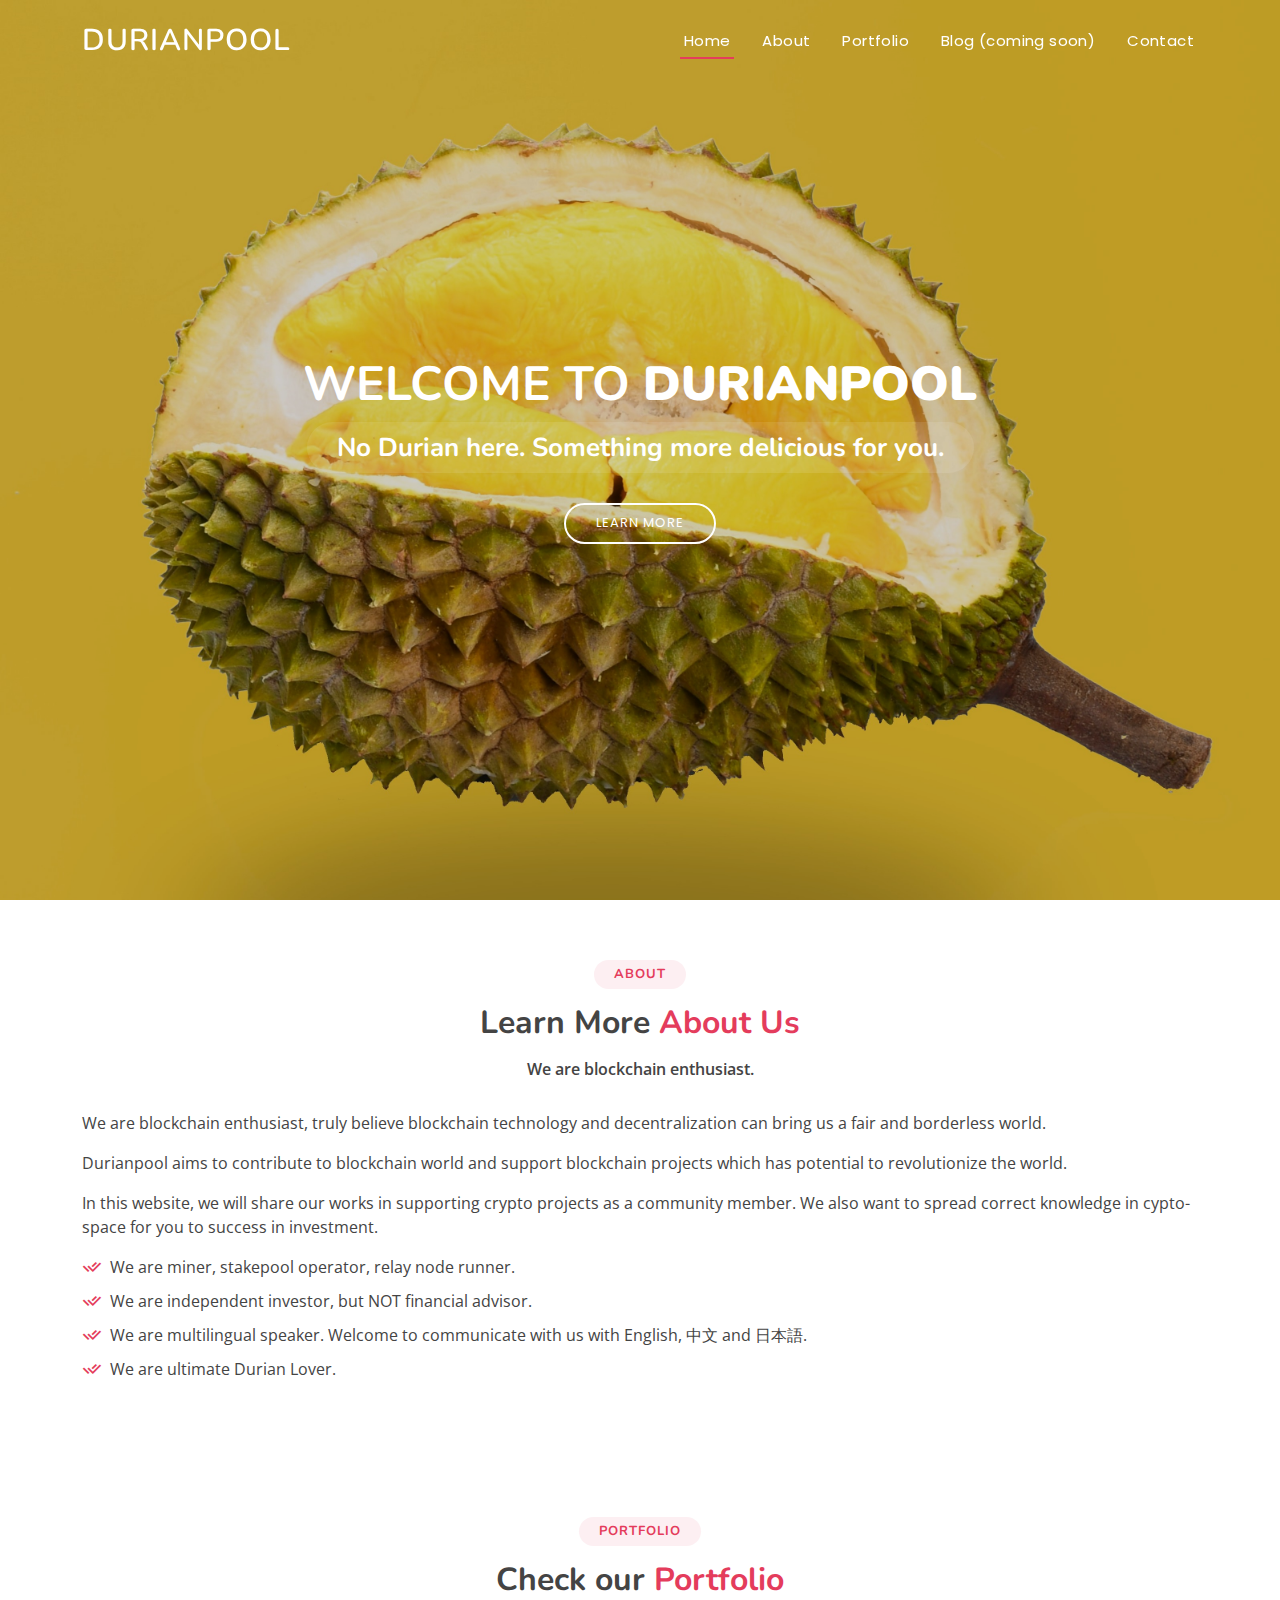
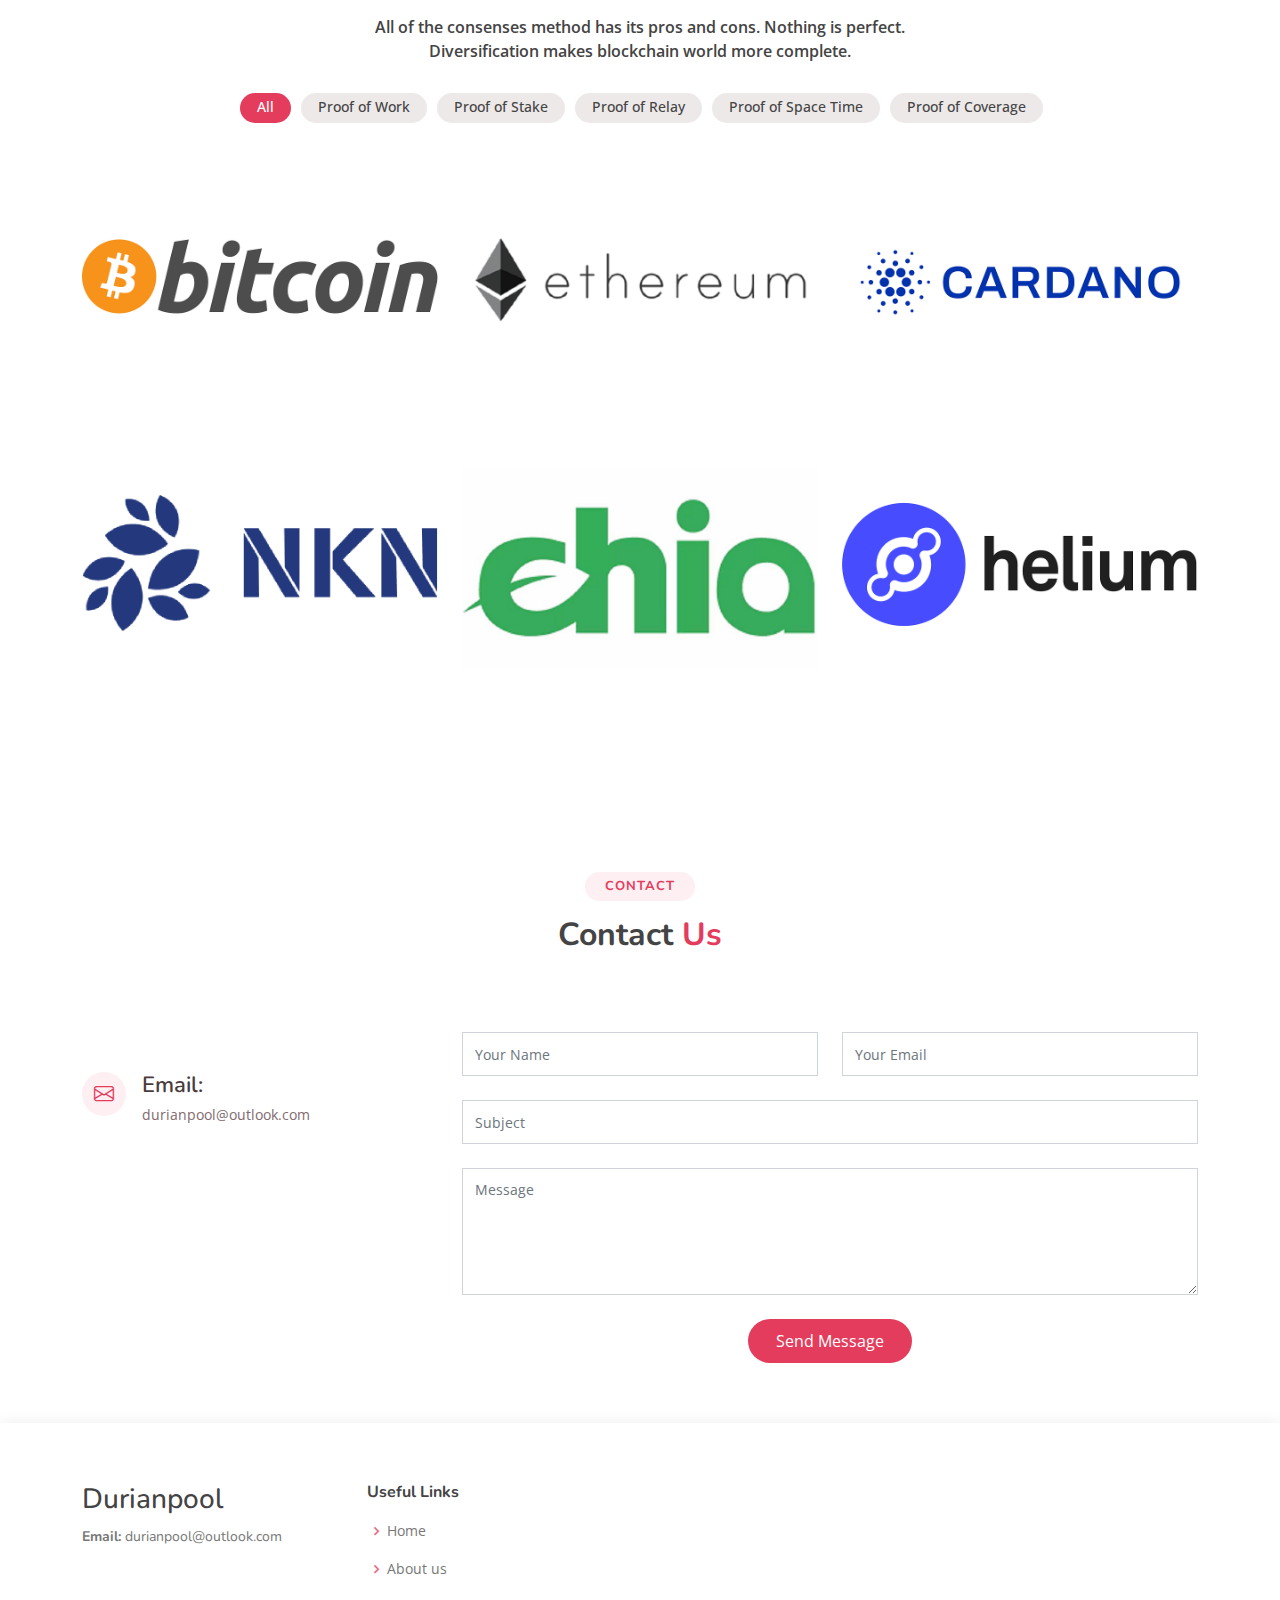
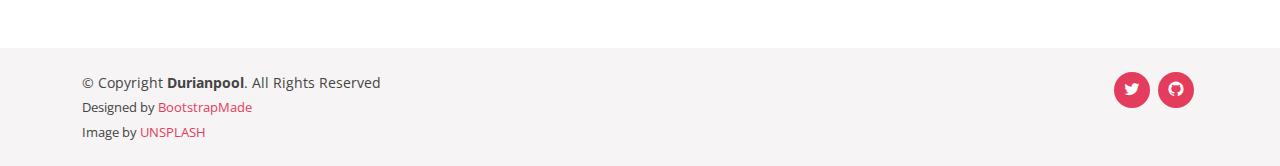
==== commit 7c0223a1: "rebuild homepage" ====
--- a/index.html
+++ b/index.html
@@ -1,443 +1,326 @@
-<!DOCTYPE HTML>
-<!--
-	Dimension by HTML5 UP
-	html5up.net | @ajlkn
-	Free for personal and commercial use under the CCA 3.0 license (html5up.net/license)
--->
-<html>
-	<head>
-		<title>Durianpool Cardano</title>
-		<meta charset="utf-8" />
-		<meta name="viewport" content="width=device-width, initial-scale=1, user-scalable=no" />
-		<link rel="stylesheet" href="assets/css/main.css" />
-		<link rel="apple-touch-icon" sizes="57x57" href="images/favicon/apple-icon-57x57.png">
-        <link rel="apple-touch-icon" sizes="60x60" href="images/favicon/apple-icon-60x60.png">
-        <link rel="apple-touch-icon" sizes="72x72" href="images/favicon/apple-icon-72x72.png">
-        <link rel="apple-touch-icon" sizes="76x76" href="images/favicon/apple-icon-76x76.png">
-        <link rel="apple-touch-icon" sizes="114x114" href="images/favicon/apple-icon-114x114.png">
-        <link rel="apple-touch-icon" sizes="120x120" href="images/favicon/apple-icon-120x120.png">
-        <link rel="apple-touch-icon" sizes="144x144" href="images/favicon/apple-icon-144x144.png">
-        <link rel="apple-touch-icon" sizes="152x152" href="images/favicon/apple-icon-152x152.png">
-        <link rel="apple-touch-icon" sizes="180x180" href="images/favicon/apple-icon-180x180.png">
-        <link rel="icon" type="image/png" sizes="192x192"  href="images/favicon/android-icon-192x192.png">
-        <link rel="icon" type="image/png" sizes="32x32" href="images/favicon/favicon-32x32.png">
-        <link rel="icon" type="image/png" sizes="96x96" href="images/favicon/favicon-96x96.png">
-        <link rel="icon" type="image/png" sizes="16x16" href="images/favicon/favicon-16x16.png">
-        <link rel="manifest" href="/manifest.json">
-        <meta name="msapplication-TileColor" content="#ffffff">
-        <meta name="msapplication-TileImage" content="/ms-icon-144x144.png">
-        <meta name="theme-color" content="#ffffff">
-		<noscript><link rel="stylesheet" href="assets/css/noscript.css" /></noscript>
-	</head>
-    
-	
-    <body class="is-preload">
+
+<!DOCTYPE html>
+<html data-brackets-id='3316' lang="en">
+
+<head data-brackets-id='3317'>
+  <meta data-brackets-id='3318' charset="utf-8">
+  <meta data-brackets-id='3319' content="width=device-width, initial-scale=1.0" name="viewport">
+
+  <title data-brackets-id='3320'>Durianpool</title>
+  <meta data-brackets-id='3321' content="" name="description">
+  <meta data-brackets-id='3322' content="" name="keywords">
+
+  <!-- Favicons -->
+		<link data-brackets-id='3323' rel="apple-touch-icon" sizes="57x57" href="assets/img/favicon/apple-icon-57x57.png">
+        <link data-brackets-id='3324' rel="apple-touch-icon" sizes="60x60" href="assets/img/favicon/apple-icon-60x60.png">
+        <link data-brackets-id='3325' rel="apple-touch-icon" sizes="72x72" href="assets/img/favicon/apple-icon-72x72.png">
+        <link data-brackets-id='3326' rel="apple-touch-icon" sizes="76x76" href="assets/img/favicon/apple-icon-76x76.png">
+        <link data-brackets-id='3327' rel="apple-touch-icon" sizes="114x114" href="assets/img/favicon/apple-icon-114x114.png">
+        <link data-brackets-id='3328' rel="apple-touch-icon" sizes="120x120" href="assets/img/favicon/apple-icon-120x120.png">
+        <link data-brackets-id='3329' rel="apple-touch-icon" sizes="144x144" href="assets/img/favicon/apple-icon-144x144.png">
+        <link data-brackets-id='3330' rel="apple-touch-icon" sizes="152x152" href="assets/img/favicon/apple-icon-152x152.png">
+        <link data-brackets-id='3331' rel="apple-touch-icon" sizes="180x180" href="assets/img/favicon/apple-icon-180x180.png">
+        <link data-brackets-id='3332' rel="icon" type="image/png" sizes="192x192"  href="assets/img/favicon/android-icon-192x192.png">
+        <link data-brackets-id='3333' rel="icon" type="image/png" sizes="32x32" href="assets/img/favicon/favicon-32x32.png">
+        <link data-brackets-id='3334' rel="icon" type="image/png" sizes="96x96" href="assets/img/favicon/favicon-96x96.png">
+        <link data-brackets-id='3335' rel="icon" type="image/png" sizes="16x16" href="assets/img/favicon/favicon-16x16.png">
+
+  <!-- Google Fonts -->
+  <link data-brackets-id='3336' href="https://fonts.googleapis.com/css?family=Open+Sans:300,300i,400,400i,600,600i,700,700i|Nunito:300,300i,400,400i,600,600i,700,700i|Poppins:300,300i,400,400i,500,500i,600,600i,700,700i" rel="stylesheet">
+
+  <!-- Vendor CSS Files -->
+  <link data-brackets-id='3337' href="assets/vendor/bootstrap/css/bootstrap.min.css" rel="stylesheet">
+  <link data-brackets-id='3338' href="assets/vendor/bootstrap-icons/bootstrap-icons.css" rel="stylesheet">
+  <link data-brackets-id='3339' href="assets/vendor/boxicons/css/boxicons.min.css" rel="stylesheet">
+  <link data-brackets-id='3340' href="assets/vendor/glightbox/css/glightbox.min.css" rel="stylesheet">
+  <link data-brackets-id='3341' href="assets/vendor/remixicon/remixicon.css" rel="stylesheet">
+  <link data-brackets-id='3342' href="assets/vendor/swiper/swiper-bundle.min.css" rel="stylesheet">
+
+  <!-- Template Main CSS File -->
+  <link data-brackets-id='3343' href="assets/css/style.css" rel="stylesheet">
+
+  <!-- =======================================================
+  * Template Name: Tempo - v4.3.0
+  * Template URL: https://bootstrapmade.com/tempo-free-onepage-bootstrap-theme/
+  * Author: BootstrapMade.com
+  * License: https://bootstrapmade.com/license/
+  ======================================================== -->
+</head>
+
+<body data-brackets-id='3344'>
+
+  <!-- ======= Header ======= -->
+  <header data-brackets-id='3345' id="header" class="fixed-top ">
+    <div data-brackets-id='3346' class="container d-flex align-items-center justify-content-between">
+
+      <h1 data-brackets-id='3347' class="logo"><a data-brackets-id='3348' href="index.html">Durianpool</a></h1>
+      <!-- Uncomment below if you prefer to use an image logo -->
+      <!-- <a href="index.html" class="logo"><img src="assets/img/logo.png" alt="" class="img-fluid"></a>-->
+
+      <nav data-brackets-id='3349' id="navbar" class="navbar">
+        <ul data-brackets-id='3350'>
+          <li data-brackets-id='3351'><a data-brackets-id='3352' class="nav-link scrollto active" href="#hero">Home</a></li>
+          <li data-brackets-id='3353'><a data-brackets-id='3354' class="nav-link scrollto" href="#about">About</a></li>
+          <li data-brackets-id='3355'><a data-brackets-id='3356' class="nav-link scrollto " href="#portfolio">Portfolio</a></li>
+          <li data-brackets-id='3357'><a data-brackets-id='3358' href="#">Blog (coming soon)</a></li>
+          <li data-brackets-id='3359'><a data-brackets-id='3360' class="nav-link scrollto" href="#contact">Contact</a></li>
+        </ul>
+        <i data-brackets-id='3361' class="bi bi-list mobile-nav-toggle"></i>
+      </nav><!-- .navbar -->
+
+    </div>
+  </header><!-- End Header -->
+
+  <!-- ======= Hero Section ======= -->
+  <section data-brackets-id='3362' id="hero">
+    <div data-brackets-id='3363' class="hero-container">
+      <h1 data-brackets-id='3364'>Welcome to <strong data-brackets-id='3365'>Durianpool</strong></h1>
+      <h3 data-brackets-id='3366'><strong data-brackets-id='3367'>No Durian here. Something more delicious for you.</strong></h3>
+      <a data-brackets-id='3368' href="#about" class="btn-get-started scrollto">Learn More</a>
+    </div>
+  </section><!-- End Hero -->
+
+  <main data-brackets-id='3369' id="main">
+
+    <!-- ======= About Section ======= -->
+    <section data-brackets-id='3370' id="about" class="about">
+      <div data-brackets-id='3371' class="container">
+
+        <div data-brackets-id='3372' class="section-title">
+          <h2 data-brackets-id='3373'>About</h2>
+          <h3 data-brackets-id='3374'>Learn More <span data-brackets-id='3375'>About Us</span></h3>
+          <p data-brackets-id='3376'>We are blockchain enthusiast.</p>
+        </div>
+
+        <div data-brackets-id='3377' class="row content">
+          <div data-brackets-id='3378' class="col-lg-30 pt30">
+            <p data-brackets-id='3379'>
+             We are blockchain enthusiast, truly believe blockchain technology and decentralization can bring us a fair and borderless world. 
+            <p data-brackets-id='3380'>Durianpool aims to contribute to blockchain world and support blockchain projects which has potential to revolutionize the world.
+            </p>
+            <p data-brackets-id='3381'>In this website, we will share our works in supporting crypto projects as a community member. We also want to spread correct knowledge in cypto-space for you to success in investment.</p>  
+              
+            <ul data-brackets-id='3382'>
+              <li data-brackets-id='3383'><i data-brackets-id='3384' class="ri-check-double-line"></i> We are miner, stakepool operator, relay node runner.</li>
+              <li data-brackets-id='3385'><i data-brackets-id='3386' class="ri-check-double-line"></i> We are independent investor, but NOT financial advisor.</li>
+
+              <li data-brackets-id='3387'><i data-brackets-id='3388' class="ri-check-double-line"></i> We are multilingual speaker. Welcome to communicate with us with English, 中文 and 日本語. </li>
+              <li data-brackets-id='3389'><i data-brackets-id='3390' class="ri-check-double-line"></i> We are ultimate Durian Lover.</li>
+            </ul>
+          </div>
+        </div>
+
+      </div>
+    </section><!-- End About Section -->
+   
+  
+    <!-- ======= Portfolio Section ======= -->
+    <section data-brackets-id='3391' id="portfolio" class="portfolio">
+      <div data-brackets-id='3392' class="container">
+
+        <div data-brackets-id='3393' class="section-title">
+          <h2 data-brackets-id='3394'>Portfolio</h2>
+          <h3 data-brackets-id='3395'>Check our <span data-brackets-id='3396'>Portfolio</span></h3>
+          <p data-brackets-id='3397'>All of the consenses method has its pros and cons. Nothing is perfect.<br data-brackets-id='3398'>
+              Diversification makes blockchain world more complete.</p>
+
+        </div>
+
+        <div data-brackets-id='3399' class="row">
+          <div data-brackets-id='3400' class="col-lg-12 d-flex justify-content-center">
+            <ul data-brackets-id='3401' id="portfolio-flters">
+              <li data-brackets-id='3402' data-filter="*" class="filter-active">All</li>
+              <li data-brackets-id='3403' data-filter=".filter-work">Proof of Work</li>
+              <li data-brackets-id='3404' data-filter=".filter-stake">Proof of Stake</li>
+              <li data-brackets-id='3405' data-filter=".filter-relay">Proof of Relay</li>
+              <li data-brackets-id='3406' data-filter=".filter-spacetime">Proof of Space Time</li>
+              <li data-brackets-id='3407' data-filter=".filter-coverage">Proof of Coverage</li>
+              </ul>
+          </div>
+        </div>
+
+        <div data-brackets-id='3408' class="row portfolio-container">
         
-		<!-- Wrapper -->
-			<div id="wrapper">
-
-				<!-- Header -->
-					<header id="header">
-						<div class="logo">
-							<span class="image fit"><img src="images/pic08.jpg" alt="" /></span>
-						</div>
-						<div class="content">
-							<div class="inner">
-								<h1>DURIANPOOL - Cardano Stake Pool</h1>
-                                <h2>TICKER: <a href="https://adapools.org/pool/bac9545a444bc6868986939214c6afd375029b14d22d032b85f9a02d">DURIA</a></h2>
-                                <b>POOL ID: <span style="text-transform: lowercase"> <a href="https://pooltool.io/pool/bac9545a444bc6868986939214c6afd375029b14d22d032b85f9a02d/epochs">bac9545a444bc6868986939214c6afd375029b14d22d032b85f9a02d</a></span></b>
-                            </div>
-						</div>
-						<nav>
-							<ul>
-								<li><a href="#intro">Intro</a></li>
-								<li><a href="#cardano">Cardano</a></li>
-								<li><a href="#delegate">Delegate</a></li>
-								<li><a href="#tips">Tips</a></li>
-								<li><a href="#contact">Contact</a></li>
-
-								<!--<li><a href="#elements">Elements</a></li>-->
-							</ul>
-						</nav>
-
-					</header>
-
-				<!-- Main -->
-					<div id="main">
-
-						<!-- Intro -->
-							<article id="intro">
-								<h2 class="major">Intro</h2>
-								<span class="image main"><img src="images/pic01.jpg" alt="" /></span>
-                                <h3>No Durian Here, Something More Delicious For You.</h3>
-                                <p> We are blockchain enthusiast, truly believe blockchain technology and decentralization can bring us a fair and borderless world. Durianpool aims to operate as a reliable and secure stake pool operater to support blockchain projects which has potential to revolutionize the world.<br>
-
-                                    <br>After intensive studies to Cardano's future prospect and ecosysetem, we decided to support Cardano's security and network decentralization by building network nodes in Malaysia. Thank you for your support.<br>
-				                </p>
-                                
-                                <b>Pool Info:</b>
-                                    <ul>
-                                        <li>Pool Margin: <b>1%</b></li>
-                                        <li>Cost per Epoch: <b>340 ADA</b></li>
-                                        <li>Pledge: <b>3,000 ADA (start from epoch 264)</b></li>
-                                    </ul>
-                                
-                                
-                                <b>Hardware Specifications:</b>
-								<ul>
-                                    <li>1 relay node, 1 block producer node. 1 more relay node setup in progress</li>
-                                    <li>Quad-core CPU processor, 8 GB memory ram</li>
-                                    <li>256 GB SSD storage</li>
-                                    <li>300 Mbps network</li>
-                                </ul>
-                                <iframe width="500" height="300" frameborder="0" src="https://js.adapools.org/widget-dark.html?pool=bac9545a444bc6868986939214c6afd375029b14d22d032b85f9a02d&whitelabel=true"><a href="https://adapools.org/pool/bac9545a444bc6868986939214c6afd375029b14d22d032b85f9a02d">Detail</a></iframe>
-							</article>
-
-						<!-- Cardano -->
-							<article id="cardano">
-								<h2 class="major">Cardano</h2>
-								<span class="image main"><img src="images/pic02.jpg" alt="" /></span>
-                                <p>Cardano is a proof-of-stake blockchain platform: the first to be founded on peer-reviewed research and developed through evidence-based methods. It combines pioneering technologies to provide unparalleled security and sustainability to decentralized applications, systems, and societies.</p>
-                                <ul class="actions stacked">
-								<li><a href="https://cardano.org/discover-cardano/" class="button">Discover More</a></li>
-							    </ul>      
-                                <h2>What is ADA?</h2>
-                                <p>ADA is the native token Of Cardano. Any user, located anywhere in the world, can use ADA as a secure exchange of value – without requiring a third party to mediate the exchange. Every transaction is permanently, securely, and transparently recorded on the Cardano blockchain.
-
-                                Every ADA holder also holds a stake in the Cardano network. ADA stored in a wallet can be delegated to a stake pool to earn rewards – to participate in the successful running of the network – or pledged to a stake pool to increase the pool's likelihood of receiving rewards. In time, ADA will also be usable for a variety of applications and services on the Cardano platform.</p>
- 								<ul class="actions stacked">
-                                <li><a href="#delegate" class="button">Delegate Your Stake</a></li>                               
-                                </ul>
-							</article>
-
-						<!-- Delegate -->
-							<article id="delegate">
-								<h2 class="major">Delegate</h2>
-								<p>Cardano Wallets
-                                    Delegation is supported by:</p>
-                                <ul>
-                                    <ls><b>Daedalus</b> - a full-node wallet developed by IOHK</ls><br>
-                                    <ls><b>Yoroi</b> - a browser-based wallet developed by EMURGO.</ls>
-                                </ul>
-                                    <p>Search our pool<br> 
-                                        Ticker: <b>DURIA</b><br>
-                                           Pool ID: <b>bac9545a444bc6868986939214c6afd375029b14d22d032b85f9a02d</b><br>
-                                    </p>
-                                <p><a href="https://daedaluswallet.io/" class="image main"><img src="images/pic03.jpg" alt="" /></a>
-                                <a href="https://daedaluswallet.io/">daedaluswallet.io</a></p>                                
-                                <p><a href="https://yoroi-wallet.com/#/" class="image main"><img src="images/pic04.jpg" alt="" /></a>    
-                                <a href="https://yoroi-wallet.com/#/">yoroi-wallet.com</a></p>
-                                <p>A good article for <a href="https://medium.com/cardanorss/staking-for-beginners-a-step-by-step-guide-6dda110b2454">HOW TO STAKE</a>. See <a href="#tips">security tips</a> for cryptocurrency.</p>
-								
-							</article>
-
-                        <!-- Tips -->
-							<article id="tips">
-								<h2 class="major">Security Tips</h2>
-                                <p><b>Your Key, Your ADA.</b><br>
-                                   When delegation, do NOT send ADA to stake pool operator. Delegating to a pool does NOT involve transfer of ADA.
-                                   <br>Your ADA always safe in your wallet. You keep full control while ADA are staked and you can send or withdraw them at anytime.</p>
-                                <p><b>Never believe in any free give-away campaign.</b><br>
-                                    There is no such thing as free lunch. If it looks too good to be true, it probably is.</p>
-                                <p><b>Always visit to / download from official website for any cryptocurrency related product.</b><br>
-                                    Make sure the website URL is correct to prevent phishing scam.</p>
-                                <p><b>Create a strong password.</b><br>
-                                    Enable two-factor authentification whenever available.</p>
-                                    
-                            </article>
-                        
-                        
-						<!-- Contact -->
-							<article id="contact">
-								<h2 class="major">Contact</h2>
-								<form method="post" action="https://formspree.io/f/mqkwkklr">
-									<div class="fields">
-										<div class="field half">
-											<label for="name">Name</label>
-											<input type="text" name="name" id="name" />
-										</div>
-										<div class="field half">
-											<label for="email">Email</label>
-											<input type="text" name="email" id="email" />
-										</div>
-										<div class="field">
-											<label for="message">Message</label>
-											<textarea name="message" id="message" rows="4"></textarea>
-										</div>
-									</div>
-									<ul class="actions">
-										<li><input type="submit" value="Send Message" class="primary" /></li>
-										<li><input type="reset" value="Reset" /></li>
-									</ul>
-								</form>
-								<ul class="icons">
-									<li><a href="https://twitter.com/durianpool" class="icon brands fa-twitter"><span class="label">Twitter</span></a></li>
-									<li><a href="#" class="icon brands fa-facebook-f"><span class="label">Facebook</span></a></li>
-									<li><a href="https://github.com/durianpool/durianpool.github.io" class="icon brands fa-github"><span class="label">GitHub</span></a></li>
-                                    <li><a class="icon fa-envelope"><span class="label">Email</span></a></li>  durianpool@outlook.com
-								</ul>
-							</article>
-
-						<!-- Elements -->
-							<article id="elements">
-								<h2 class="major">Elements</h2>
-
-								<section>
-									<h3 class="major">Text</h3>
-									<p>This is <b>bold</b> and this is <strong>strong</strong>. This is <i>italic</i> and this is <em>emphasized</em>.
-									This is <sup>superscript</sup> text and this is <sub>subscript</sub> text.
-									This is <u>underlined</u> and this is code: <code>for (;;) { ... }</code>. Finally, <a href="#">this is a link</a>.</p>
-									<hr />
-									<h2>Heading Level 2</h2>
-									<h3>Heading Level 3</h3>
-									<h4>Heading Level 4</h4>
-									<h5>Heading Level 5</h5>
-									<h6>Heading Level 6</h6>
-									<hr />
-									<h4>Blockquote</h4>
-									<blockquote>Fringilla nisl. Donec accumsan interdum nisi, quis tincidunt felis sagittis eget tempus euismod. Vestibulum ante ipsum primis in faucibus vestibulum. Blandit adipiscing eu felis iaculis volutpat ac adipiscing accumsan faucibus. Vestibulum ante ipsum primis in faucibus lorem ipsum dolor sit amet nullam adipiscing eu felis.</blockquote>
-									<h4>Preformatted</h4>
-									<pre><code>i = 0;
-
-while (!deck.isInOrder()) {
-    print 'Iteration ' + i;
-    deck.shuffle();
-    i++;
-}
-
-print 'It took ' + i + ' iterations to sort the deck.';</code></pre>
-								</section>
-
-								<section>
-									<h3 class="major">Lists</h3>
-
-									<h4>Unordered</h4>
-									<ul>
-										<li>Dolor pulvinar etiam.</li>
-										<li>Sagittis adipiscing.</li>
-										<li>Felis enim feugiat.</li>
-									</ul>
-
-									<h4>Alternate</h4>
-									<ul class="alt">
-										<li>Dolor pulvinar etiam.</li>
-										<li>Sagittis adipiscing.</li>
-										<li>Felis enim feugiat.</li>
-									</ul>
-
-									<h4>Ordered</h4>
-									<ol>
-										<li>Dolor pulvinar etiam.</li>
-										<li>Etiam vel felis viverra.</li>
-										<li>Felis enim feugiat.</li>
-										<li>Dolor pulvinar etiam.</li>
-										<li>Etiam vel felis lorem.</li>
-										<li>Felis enim et feugiat.</li>
-									</ol>
-									<h4>Icons</h4>
-									<ul class="icons">
-										<li><a href="#" class="icon brands fa-twitter"><span class="label">Twitter</span></a></li>
-										<li><a href="#" class="icon brands fa-facebook-f"><span class="label">Facebook</span></a></li>
-										<li><a href="#" class="icon brands fa-instagram"><span class="label">Instagram</span></a></li>
-										<li><a href="#" class="icon brands fa-github"><span class="label">Github</span></a></li>
-									</ul>
-
-									<h4>Actions</h4>
-									<ul class="actions">
-										<li><a href="#" class="button primary">Default</a></li>
-										<li><a href="#" class="button">Default</a></li>
-									</ul>
-									<ul class="actions stacked">
-										<li><a href="#" class="button primary">Default</a></li>
-										<li><a href="#" class="button">Default</a></li>
-									</ul>
-								</section>
-
-								<section>
-									<h3 class="major">Table</h3>
-									<h4>Default</h4>
-									<div class="table-wrapper">
-										<table>
-											<thead>
-												<tr>
-													<th>Name</th>
-													<th>Description</th>
-													<th>Price</th>
-												</tr>
-											</thead>
-											<tbody>
-												<tr>
-													<td>Item One</td>
-													<td>Ante turpis integer aliquet porttitor.</td>
-													<td>29.99</td>
-												</tr>
-												<tr>
-													<td>Item Two</td>
-													<td>Vis ac commodo adipiscing arcu aliquet.</td>
-													<td>19.99</td>
-												</tr>
-												<tr>
-													<td>Item Three</td>
-													<td> Morbi faucibus arcu accumsan lorem.</td>
-													<td>29.99</td>
-												</tr>
-												<tr>
-													<td>Item Four</td>
-													<td>Vitae integer tempus condimentum.</td>
-													<td>19.99</td>
-												</tr>
-												<tr>
-													<td>Item Five</td>
-													<td>Ante turpis integer aliquet porttitor.</td>
-													<td>29.99</td>
-												</tr>
-											</tbody>
-											<tfoot>
-												<tr>
-													<td colspan="2"></td>
-													<td>100.00</td>
-												</tr>
-											</tfoot>
-										</table>
-									</div>
-
-									<h4>Alternate</h4>
-									<div class="table-wrapper">
-										<table class="alt">
-											<thead>
-												<tr>
-													<th>Name</th>
-													<th>Description</th>
-													<th>Price</th>
-												</tr>
-											</thead>
-											<tbody>
-												<tr>
-													<td>Item One</td>
-													<td>Ante turpis integer aliquet porttitor.</td>
-													<td>29.99</td>
-												</tr>
-												<tr>
-													<td>Item Two</td>
-													<td>Vis ac commodo adipiscing arcu aliquet.</td>
-													<td>19.99</td>
-												</tr>
-												<tr>
-													<td>Item Three</td>
-													<td> Morbi faucibus arcu accumsan lorem.</td>
-													<td>29.99</td>
-												</tr>
-												<tr>
-													<td>Item Four</td>
-													<td>Vitae integer tempus condimentum.</td>
-													<td>19.99</td>
-												</tr>
-												<tr>
-													<td>Item Five</td>
-													<td>Ante turpis integer aliquet porttitor.</td>
-													<td>29.99</td>
-												</tr>
-											</tbody>
-											<tfoot>
-												<tr>
-													<td colspan="2"></td>
-													<td>100.00</td>
-												</tr>
-											</tfoot>
-										</table>
-									</div>
-								</section>
-
-								<section>
-									<h3 class="major">Buttons</h3>
-									<ul class="actions">
-										<li><a href="#" class="button primary">Primary</a></li>
-										<li><a href="#" class="button">Default</a></li>
-									</ul>
-									<ul class="actions">
-										<li><a href="#" class="button">Default</a></li>
-										<li><a href="#" class="button small">Small</a></li>
-									</ul>
-									<ul class="actions">
-										<li><a href="#" class="button primary icon solid fa-download">Icon</a></li>
-										<li><a href="#" class="button icon solid fa-download">Icon</a></li>
-									</ul>
-									<ul class="actions">
-										<li><span class="button primary disabled">Disabled</span></li>
-										<li><span class="button disabled">Disabled</span></li>
-									</ul>
-								</section>
-
-								<section>
-									<h3 class="major">Form</h3>
-									<form method="post" action="#">
-										<div class="fields">
-											<div class="field half">
-												<label for="demo-name">Name</label>
-												<input type="text" name="demo-name" id="demo-name" value="" placeholder="Jane Doe" />
-											</div>
-											<div class="field half">
-												<label for="demo-email">Email</label>
-												<input type="email" name="demo-email" id="demo-email" value="" placeholder="jane@untitled.tld" />
-											</div>
-											<div class="field">
-												<label for="demo-category">Category</label>
-												<select name="demo-category" id="demo-category">
-													<option value="">-</option>
-													<option value="1">Manufacturing</option>
-													<option value="1">Shipping</option>
-													<option value="1">Administration</option>
-													<option value="1">Human Resources</option>
-												</select>
-											</div>
-											<div class="field half">
-												<input type="radio" id="demo-priority-low" name="demo-priority" checked>
-												<label for="demo-priority-low">Low</label>
-											</div>
-											<div class="field half">
-												<input type="radio" id="demo-priority-high" name="demo-priority">
-												<label for="demo-priority-high">High</label>
-											</div>
-											<div class="field half">
-												<input type="checkbox" id="demo-copy" name="demo-copy">
-												<label for="demo-copy">Email me a copy</label>
-											</div>
-											<div class="field half">
-												<input type="checkbox" id="demo-human" name="demo-human" checked>
-												<label for="demo-human">Not a robot</label>
-											</div>
-											<div class="field">
-												<label for="demo-message">Message</label>
-												<textarea name="demo-message" id="demo-message" placeholder="Enter your message" rows="6"></textarea>
-											</div>
-										</div>
-										<ul class="actions">
-											<li><input type="submit" value="Send Message" class="primary" /></li>
-											<li><input type="reset" value="Reset" /></li>
-										</ul>
-									</form>
-								</section>
-
-							</article>
-
-					</div>
- 
-				<!-- Footer -->
-					<footer id="footer">
-                        <p class="copyright">&copy; Durianpool | Design: <a href="https://html5up.net">HTML5 UP</a> | Image: <a href="https://unsplash.com">Unsplash</a> | <a href="cn.html">中文</a> | <a href="jp.html">日本語</a></p>
-					</footer>
-
-			</div>
-
-		<!-- BG -->
-			<div id="bg"></div>
-
-		<!-- Scripts -->
-			<script src="assets/js/jquery.min.js"></script>
-			<script src="assets/js/browser.min.js"></script>
-			<script src="assets/js/breakpoints.min.js"></script>
-			<script src="assets/js/util.js"></script>
-			<script src="assets/js/main.js"></script>
-
-	</body>
-</html>
+          <div data-brackets-id='3409' class="col-lg-4 col-md-6 portfolio-item filter-work">
+            <img data-brackets-id='3410' src="assets/img/portfolio/bitcoin.png" class="img-fluid" alt="">
+            <div data-brackets-id='3411' class="portfolio-info">
+              <h4 data-brackets-id='3412'>Bitcoin</h4>
+              <p data-brackets-id='3413'>Proof of Work</p>
+              <a data-brackets-id='3414' href="https://bitcoin.org/en/" class="details-link" title="More Details"><i data-brackets-id='3415' class="bx bx-link-external"></i></a>
+            </div>
+          </div>            
+
+          <div data-brackets-id='3416' class="col-lg-4 col-md-6 portfolio-item filter-work">
+            <img data-brackets-id='3417' src="assets/img/portfolio/ethereum.png" class="img-fluid" alt="">
+            <div data-brackets-id='3418' class="portfolio-info">
+              <h4 data-brackets-id='3419'>Ethereum</h4>
+              <p data-brackets-id='3420'>Proof of Work</p>
+              <a data-brackets-id='3421' href="https://ethereum.org/en/" class="details-link" title="More Details"><i data-brackets-id='3422' class="bx bx-link-external"></i></a>
+            </div>
+          </div>
+
+          <div data-brackets-id='3423' class="col-lg-4 col-md-6 portfolio-item filter-stake">
+            <img data-brackets-id='3424' src="assets/img/portfolio/cardano.png" class="img-fluid" alt="">
+            <div data-brackets-id='3425' class="portfolio-info">
+              <h4 data-brackets-id='3426'>Cardano</h4>
+              <p data-brackets-id='3427'>Proof of Stake</p>
+              <a data-brackets-id='3428' href="cardano/index.html" class="preview-link"><i data-brackets-id='3429' class="bx bxs-coin-stack"></i></a>
+              <a data-brackets-id='3430' href="https://cardano.org/" class="details-link" title="More Details"><i data-brackets-id='3431' class="bx bx-link-external"></i></a>
+            </div>
+          </div>
+
+          <div data-brackets-id='3432' class="col-lg-4 col-md-6 portfolio-item filter-relay">
+            <img data-brackets-id='3433' src="assets/img/portfolio/nkn.png" class="img-fluid" alt="">
+            <div data-brackets-id='3434' class="portfolio-info">
+              <h4 data-brackets-id='3435'>New Kind of Network</h4>
+              <p data-brackets-id='3436'>Proof of Relay</p>
+              <a data-brackets-id='3437' href="" class="preview-link" title="Blog coming soon"><i data-brackets-id='3438' class="bx bxl-blogger"></i></a>
+              <a data-brackets-id='3439' href="https://nkn.org/" class="details-link" title="More Details"><i data-brackets-id='3440' class="bx bx-link-external"></i></a>
+            </div>
+          </div>
+
+          <div data-brackets-id='3441' class="col-lg-4 col-md-6 portfolio-item filter-spacetime">
+            <img data-brackets-id='3442' src="assets/img/portfolio/chia.png" class="img-fluid" alt="">
+            <div data-brackets-id='3443' class="portfolio-info">
+              <h4 data-brackets-id='3444'>Chia Network</h4>
+              <p data-brackets-id='3445'>Proof of Space Time</p>
+              <a data-brackets-id='3446' href="https://www.chia.net/" class="details-link" title="More Details"><i data-brackets-id='3447' class="bx bx-link-external"></i></a>
+            </div>
+          </div>
+
+          <div data-brackets-id='3448' class="col-lg-4 col-md-6 portfolio-item filter-coverage">
+            <img data-brackets-id='3449' src="assets/img/portfolio/helium.png" class="img-fluid" alt="">
+            <div data-brackets-id='3450' class="portfolio-info">
+              <h4 data-brackets-id='3451'>Helium (Coming soon)</h4>
+              <p data-brackets-id='3452'>Proof of Coverage</p>
+              <a data-brackets-id='3453' href="https://www.helium.com/" class="details-link" title="More Details"><i data-brackets-id='3454' class="bx bx-link-external"></i></a>
+            </div>
+          </div>
+            
+        </div>
+
+      </div>
+    </section><!-- End Portfolio Section -->
+   
+    <!-- ======= Contact Section ======= -->
+    <section data-brackets-id='3455' id="contact" class="contact">
+      <div data-brackets-id='3456' class="container">
+
+        <div data-brackets-id='3457' class="section-title">
+          <h2 data-brackets-id='3458'>Contact</h2>
+          <h3 data-brackets-id='3459'>Contact <span data-brackets-id='3460'>Us</span></h3>
+                 </div>
+        <div data-brackets-id='3461' class="row mt-5">
+
+          <div data-brackets-id='3462' class="col-lg-4">
+            <div data-brackets-id='3463' class="info">
+              <div data-brackets-id='3464' class="email">
+                <i data-brackets-id='3465' class="bi bi-envelope"></i>
+                <h4 data-brackets-id='3466'>Email:</h4>
+                <p data-brackets-id='3467'>durianpool@outlook.com</p>
+              </div>
+
+              <div data-brackets-id='3468' class="phone">
+
+              </div>
+
+            </div>
+
+          </div>
+
+          <div data-brackets-id='3469' class="col-lg-8 mt-5 mt-lg-0">
+
+            <form data-brackets-id='3470' action="https://formspree.io/f/mqkwkklr" method="post" role="form" class="php-email-form">
+              <div data-brackets-id='3471' class="row">
+                <div data-brackets-id='3472' class="col-md-6 form-group">
+                  <input data-brackets-id='3473' type="text" name="name" class="form-control" id="name" placeholder="Your Name" required>
+                </div>
+                <div data-brackets-id='3474' class="col-md-6 form-group mt-3 mt-md-0">
+                  <input data-brackets-id='3475' type="email" class="form-control" name="email" id="email" placeholder="Your Email" required>
+                </div>
+              </div>
+              <div data-brackets-id='3476' class="form-group mt-3">
+                <input data-brackets-id='3477' type="text" class="form-control" name="subject" id="subject" placeholder="Subject" required>
+              </div>
+              <div data-brackets-id='3478' class="form-group mt-3">
+                <textarea data-brackets-id='3479' class="form-control" name="message" rows="5" placeholder="Message" required></textarea>
+              </div>
+              <div data-brackets-id='3480' class="my-3">
+                <div data-brackets-id='3481' class="loading">Loading</div>
+                <div data-brackets-id='3482' class="error-message"></div>
+                <div data-brackets-id='3483' class="sent-message">Your message has been sent. Thank you!</div>
+              </div>
+              <div data-brackets-id='3484' class="text-center"><button data-brackets-id='3485' type="submit">Send Message</button></div>
+            </form>
+
+          </div>
+
+        </div>
+
+      </div>
+    </section><!-- End Contact Section -->
+
+  </main><!-- End #main -->
+
+  <!-- ======= Footer ======= -->
+  <footer data-brackets-id='3486' id="footer">
+
+    <div data-brackets-id='3487' class="footer-top">
+      <div data-brackets-id='3488' class="container">
+        <div data-brackets-id='3489' class="row">
+
+          <div data-brackets-id='3490' class="col-lg-3 col-md-6 footer-contact">
+            <h3 data-brackets-id='3491'>Durianpool</h3>
+            <p data-brackets-id='3492'>
+              <strong data-brackets-id='3493'>Email:</strong> durianpool@outlook.com<br data-brackets-id='3494'>
+            </p>
+          </div>
+
+          <div data-brackets-id='3495' class="col-lg-2 col-md-6 footer-links">
+            <h4 data-brackets-id='3496'>Useful Links</h4>
+            <ul data-brackets-id='3497'>
+              <li data-brackets-id='3498'><i data-brackets-id='3499' class="bx bx-chevron-right"></i> <a data-brackets-id='3500' href="#">Home</a></li>
+              <li data-brackets-id='3501'><i data-brackets-id='3502' class="bx bx-chevron-right"></i> <a data-brackets-id='3503' href="#">About us</a></li>
+            </ul>
+          </div>
+        </div>
+      </div>
+    </div>
+
+    <div data-brackets-id='3504' class="container d-md-flex py-4">
+
+      <div data-brackets-id='3505' class="me-md-auto text-center text-md-start">
+        <div data-brackets-id='3506' class="copyright">
+          &copy; Copyright <strong data-brackets-id='3507'><span data-brackets-id='3508'>Durianpool</span></strong>. All Rights Reserved
+        </div>
+        <div data-brackets-id='3509' class="credits">
+          <!-- All the links in the footer should remain intact. -->
+          <!-- You can delete the links only if you purchased the pro version. -->
+          <!-- Licensing information: https://bootstrapmade.com/license/ -->
+          <!-- Purchase the pro version with working PHP/AJAX contact form: https://bootstrapmade.com/tempo-free-onepage-bootstrap-theme/ -->
+          Designed by <a data-brackets-id='3510' href="https://bootstrapmade.com/">BootstrapMade</a>
+        </div>
+        <div data-brackets-id='3511' class="credits">Image by <a data-brackets-id='3512' href="https://unsplash.com/">UNSPLASH</a></div>
+      </div>
+      <div data-brackets-id='3513' class="social-links text-center text-md-right pt-3 pt-md-0">
+        <a data-brackets-id='3514' href="https://twitter.com/durianpool" class="twitter"><i data-brackets-id='3515' class="bx bxl-twitter"></i></a>
+        <a data-brackets-id='3516' href="https://github.com/durianpool" class="github"><i data-brackets-id='3517' class="bx bxl-github"></i></a>
+      </div>
+    </div>
+  </footer><!-- End Footer -->
+
+  <a data-brackets-id='3518' href="#" class="back-to-top d-flex align-items-center justify-content-center"><i data-brackets-id='3519' class="bi bi-arrow-up-short"></i></a>
+
+  <!-- Vendor JS Files -->
+  <script data-brackets-id='3520' src="assets/vendor/bootstrap/js/bootstrap.bundle.min.js"></script>
+  <script data-brackets-id='3521' src="assets/vendor/glightbox/js/glightbox.min.js"></script>
+  <script data-brackets-id='3522' src="assets/vendor/isotope-layout/isotope.pkgd.min.js"></script>
+  <script data-brackets-id='3523' src="assets/vendor/php-email-form/validate.js"></script>
+  <script data-brackets-id='3524' src="assets/vendor/swiper/swiper-bundle.min.js"></script>
+
+  <!-- Template Main JS File -->
+  <script data-brackets-id='3525' src="assets/js/main.js"></script>
+
+</body>
+
+</html>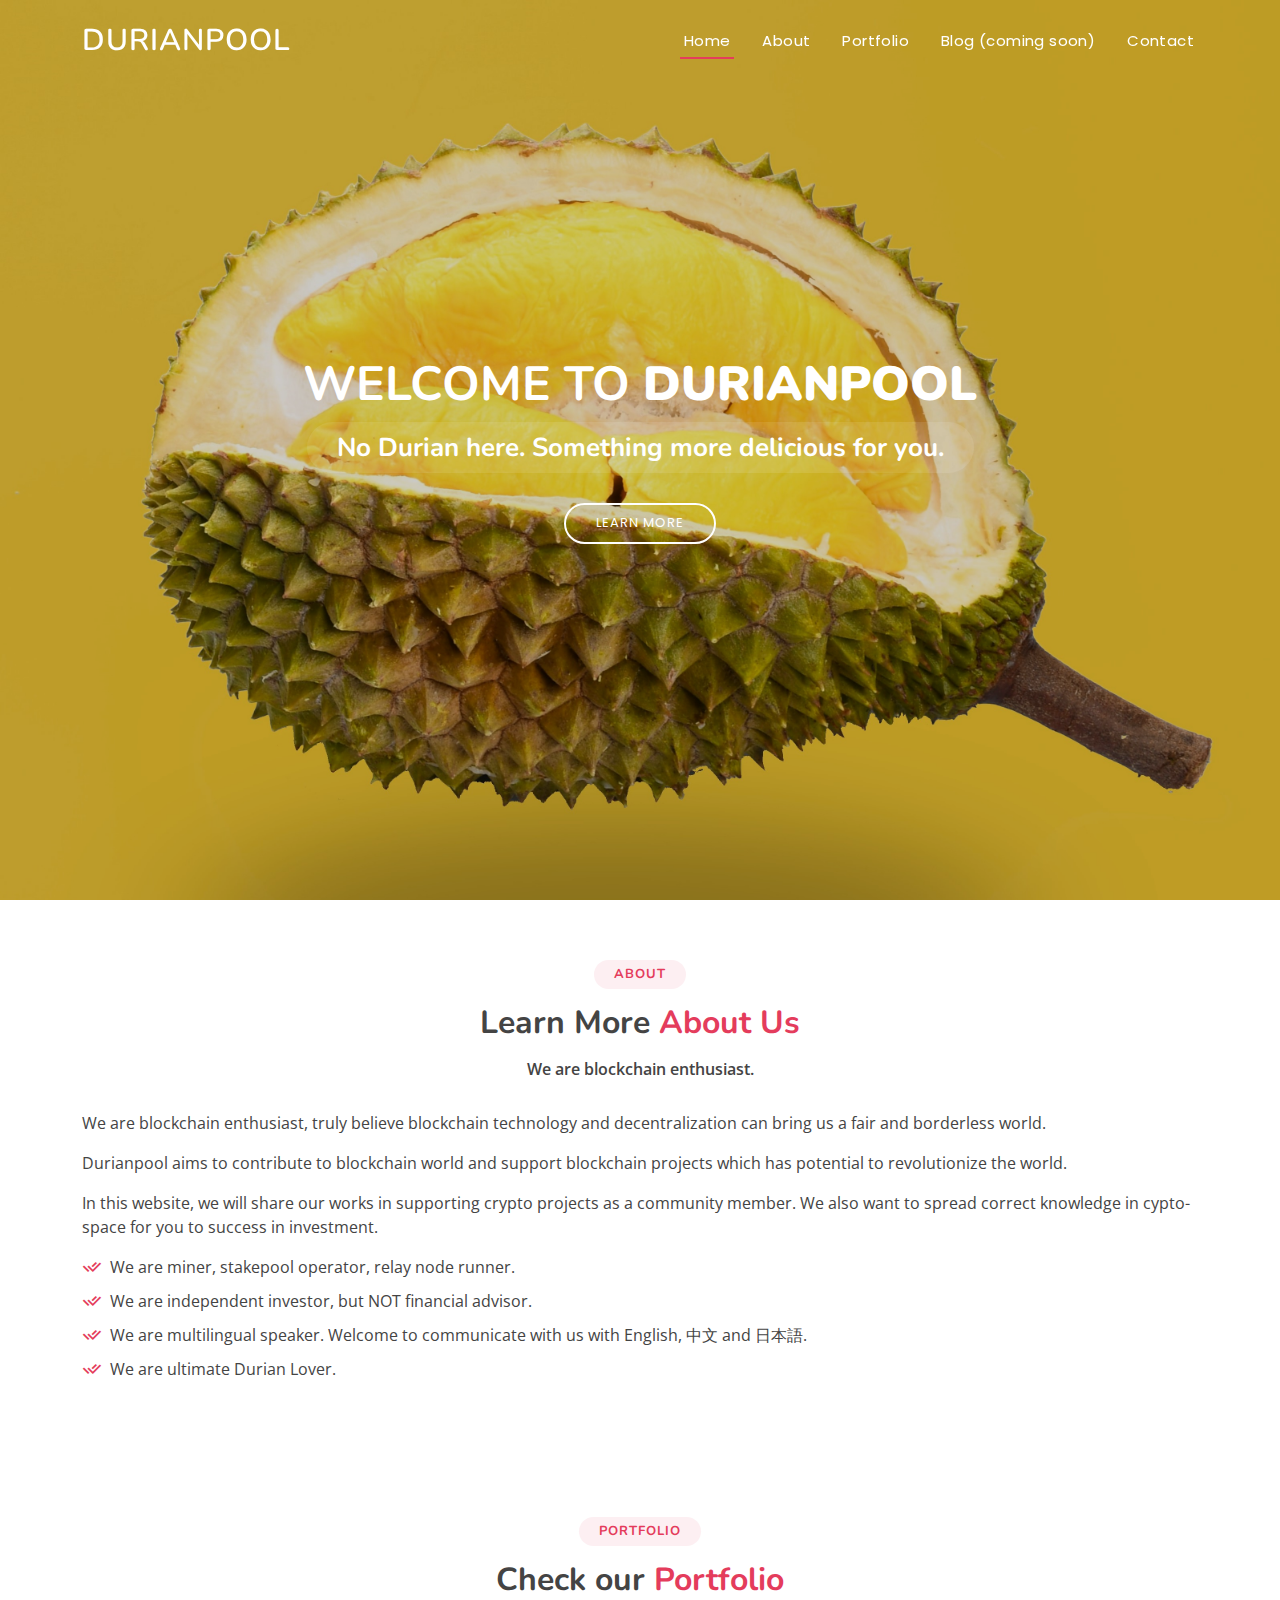
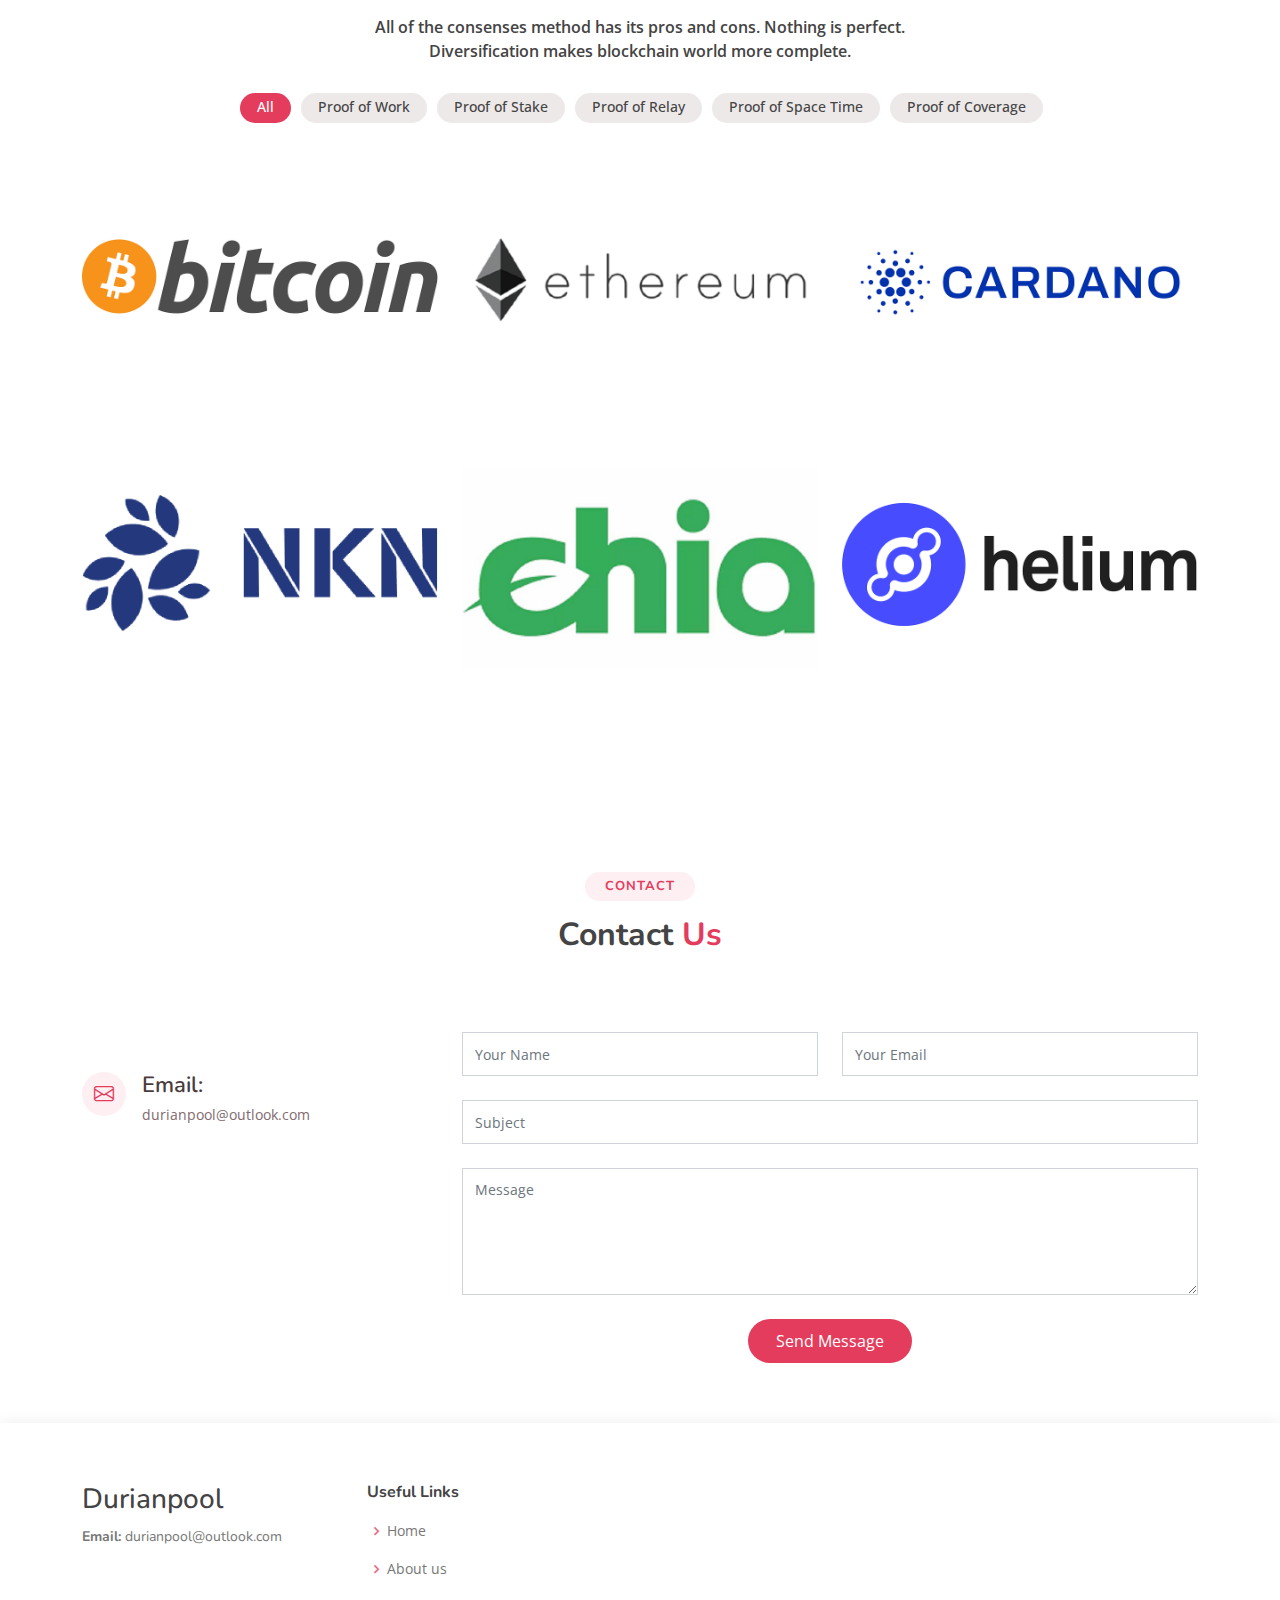
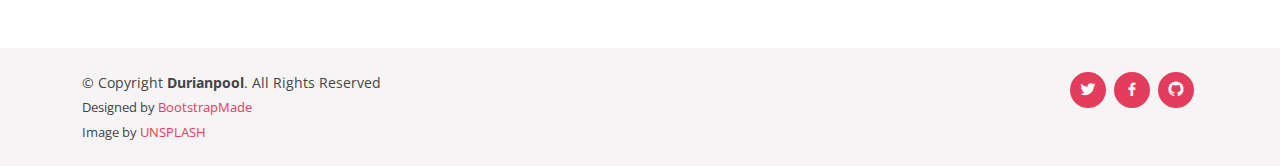
==== commit 3ace82dd: "Update index.html" ====
--- a/index.html
+++ b/index.html
@@ -193,6 +193,7 @@
             <div data-brackets-id='3450' class="portfolio-info">
               <h4 data-brackets-id='3451'>Helium (Coming soon)</h4>
               <p data-brackets-id='3452'>Proof of Coverage</p>
+              <a data-brackets-id='3453' href="#" class="preview-link" title="Helium Hotspot Hosting (coming soon)"><i data-brackets-id='3454' class="bx ri-base-station-line"></i></a>                
               <a data-brackets-id='3453' href="https://www.helium.com/" class="details-link" title="More Details"><i data-brackets-id='3454' class="bx bx-link-external"></i></a>
             </div>
           </div>
@@ -304,6 +305,7 @@
       </div>
       <div data-brackets-id='3513' class="social-links text-center text-md-right pt-3 pt-md-0">
         <a data-brackets-id='3514' href="https://twitter.com/durianpool" class="twitter"><i data-brackets-id='3515' class="bx bxl-twitter"></i></a>
+        <a data-brackets-id='3514' href="https://www.facebook.com/Durianpool/" class="facebook"><i data-brackets-id='3515' class="bx bxl-facebook"></i></a>
         <a data-brackets-id='3516' href="https://github.com/durianpool" class="github"><i data-brackets-id='3517' class="bx bxl-github"></i></a>
       </div>
     </div>
